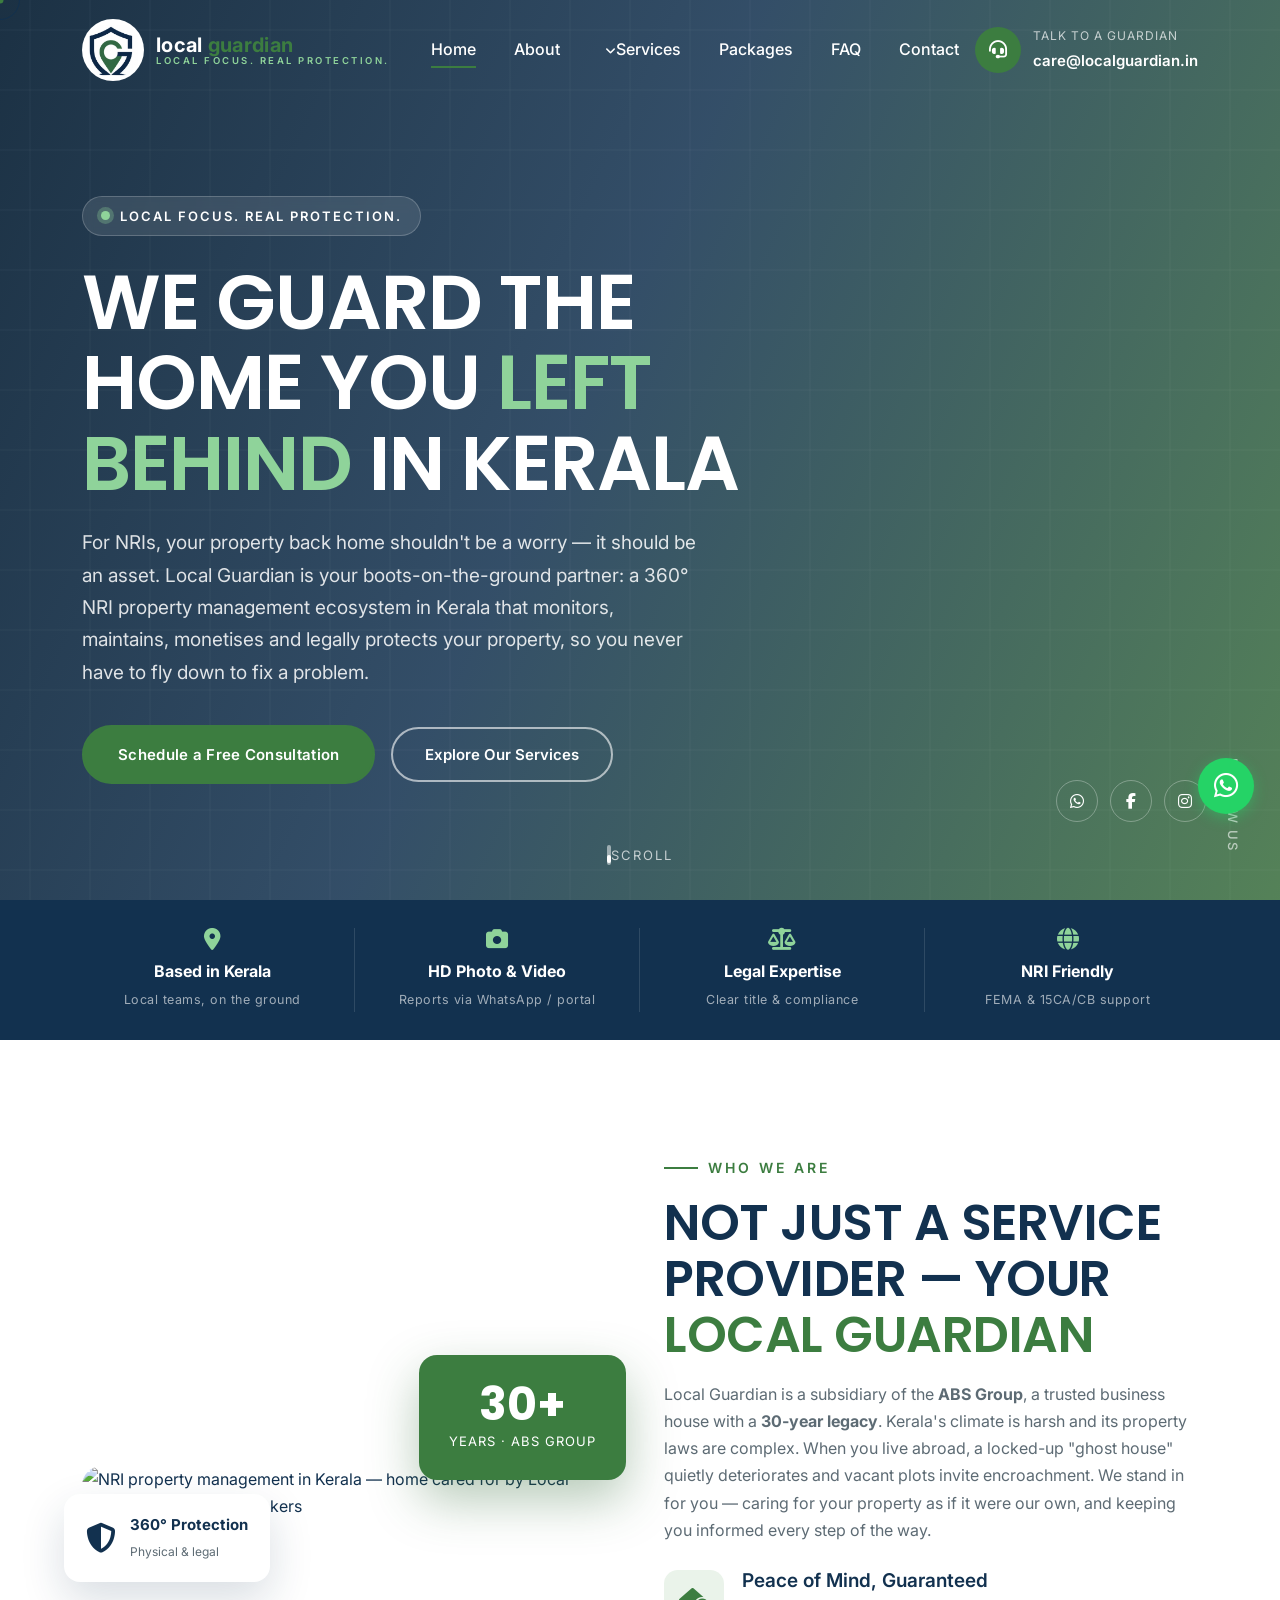
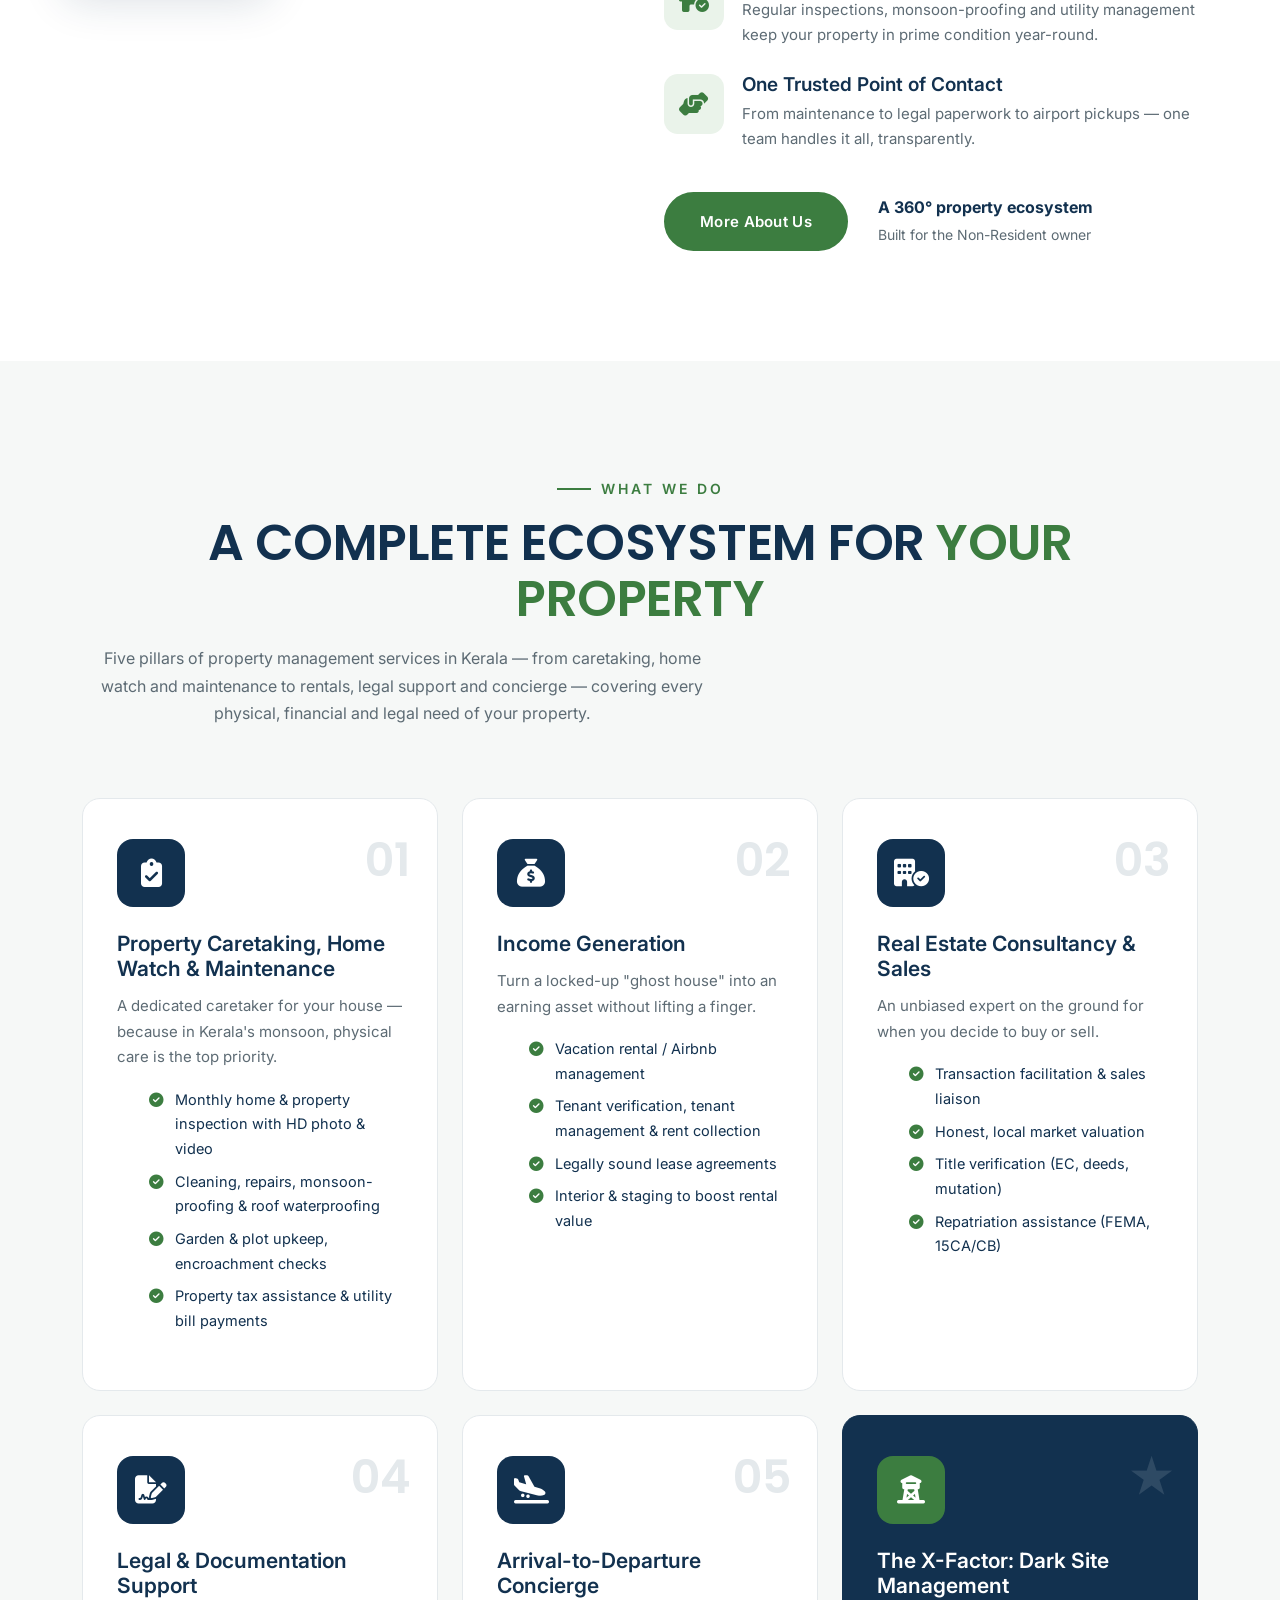
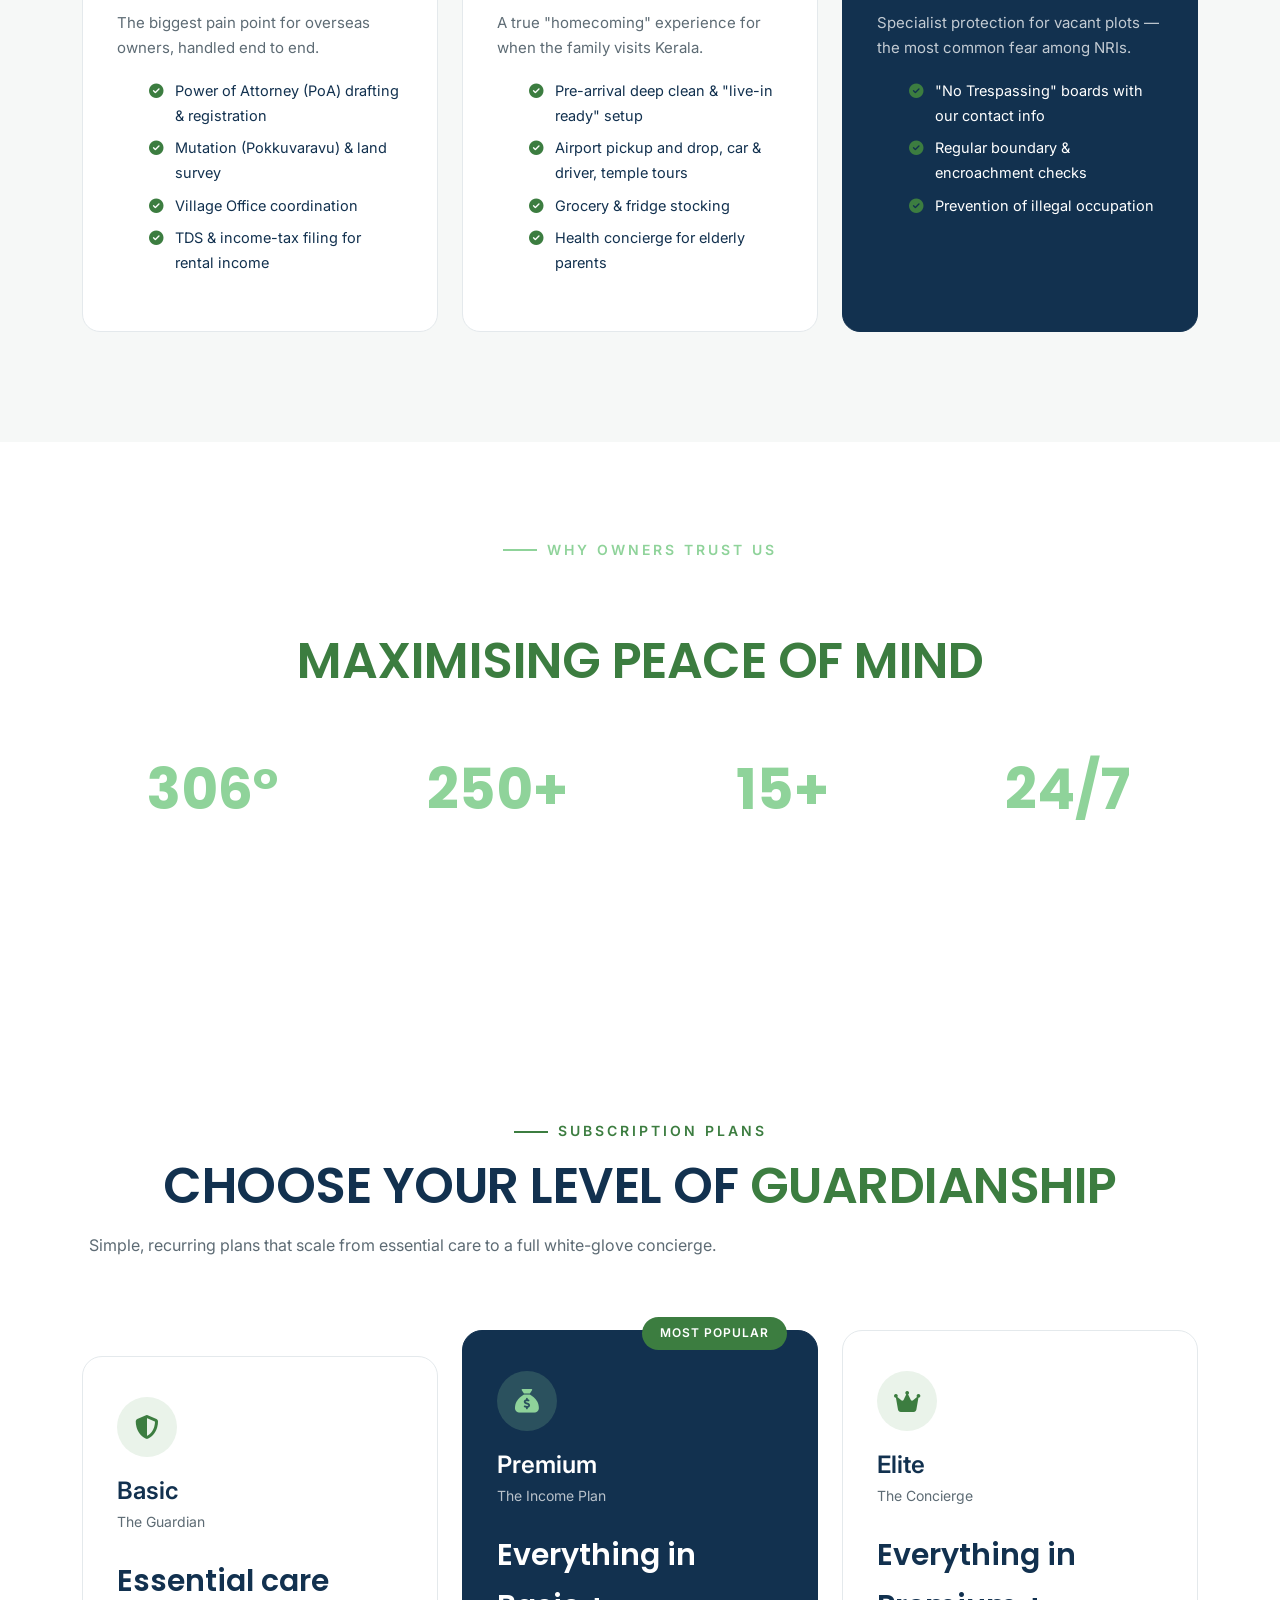
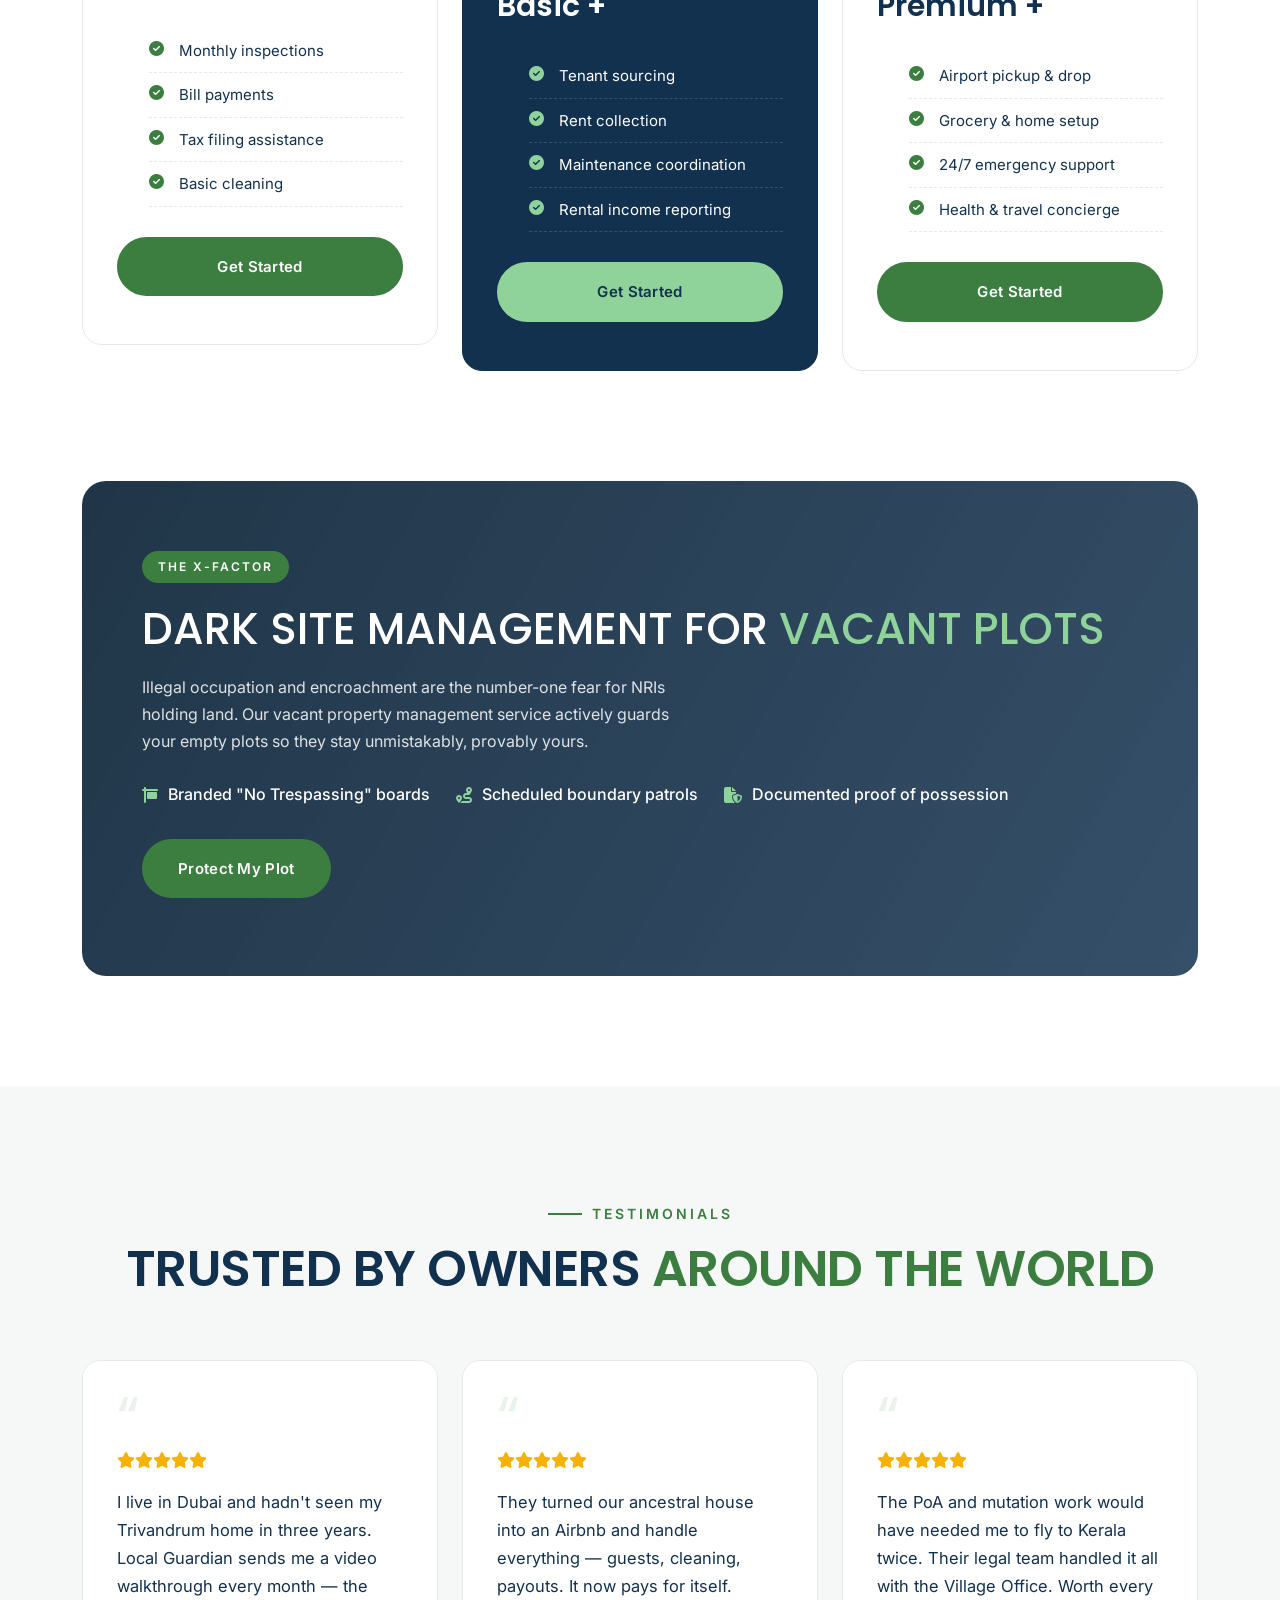
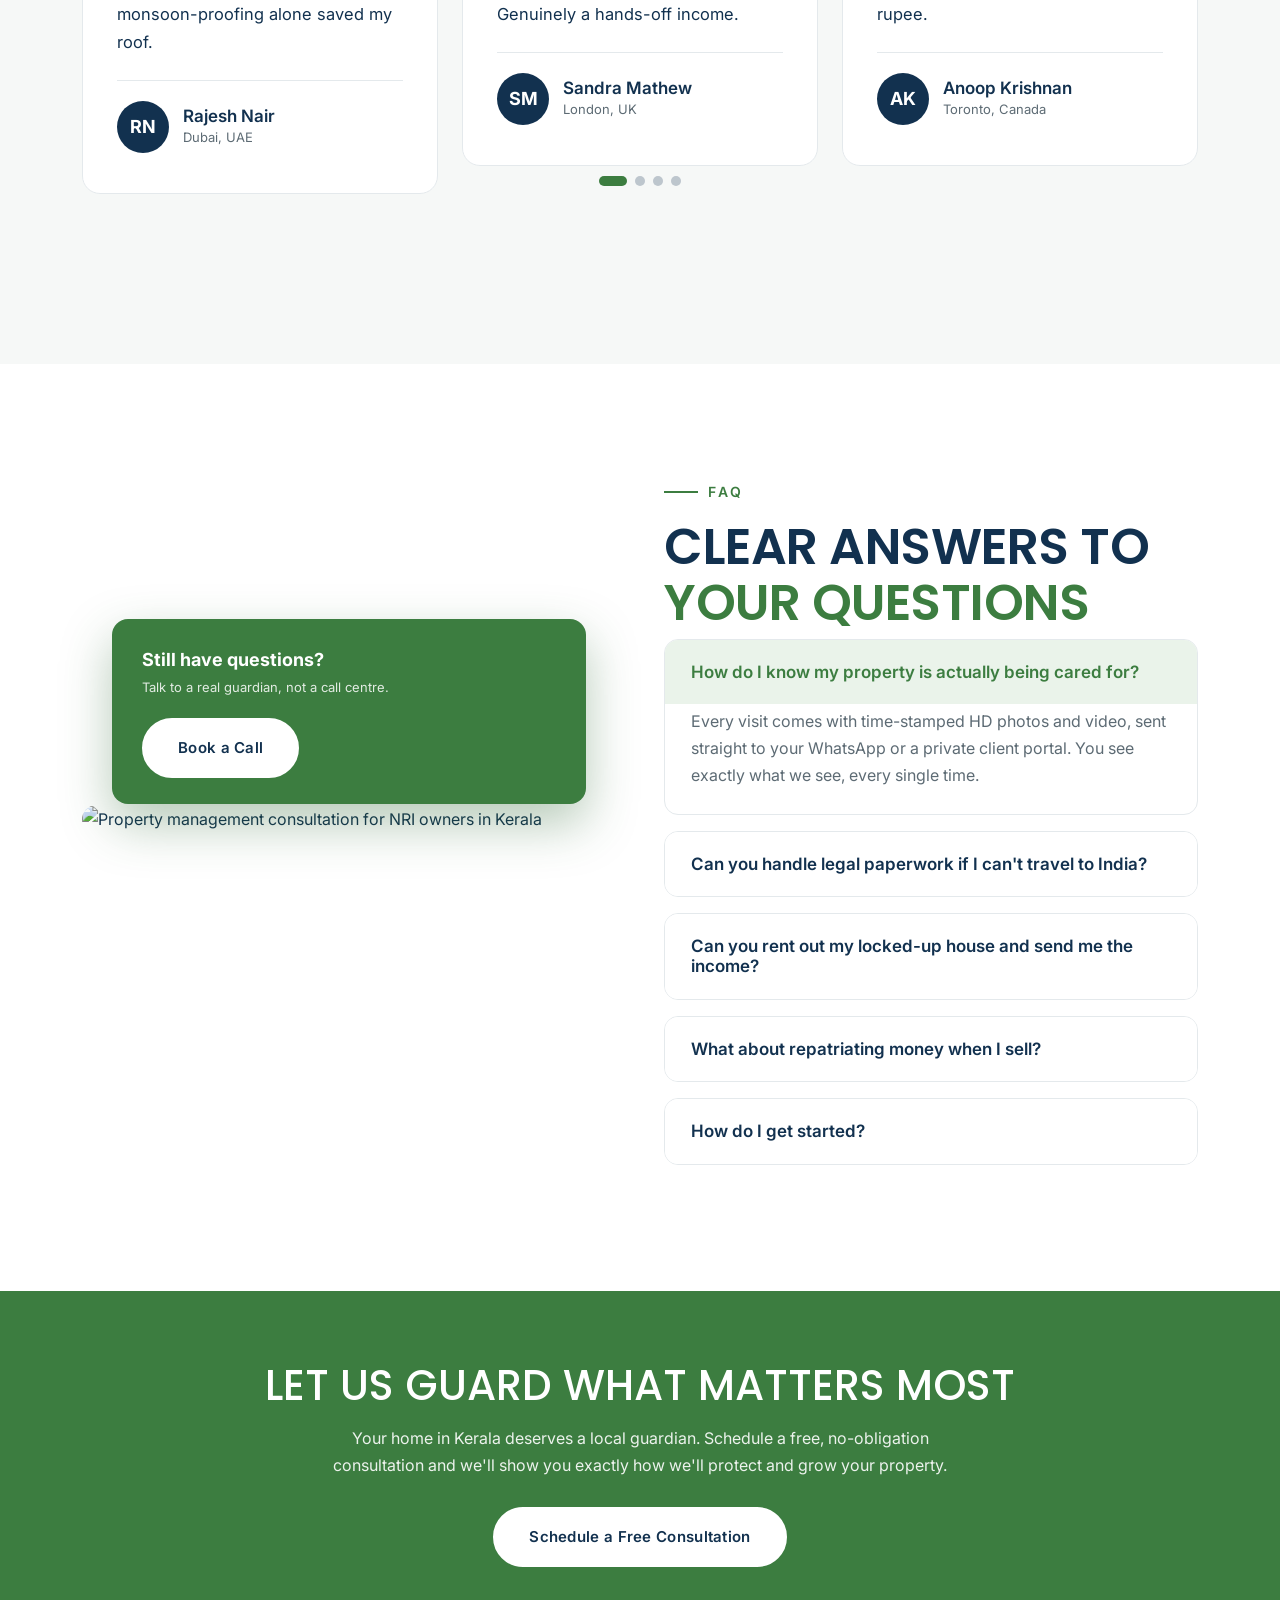
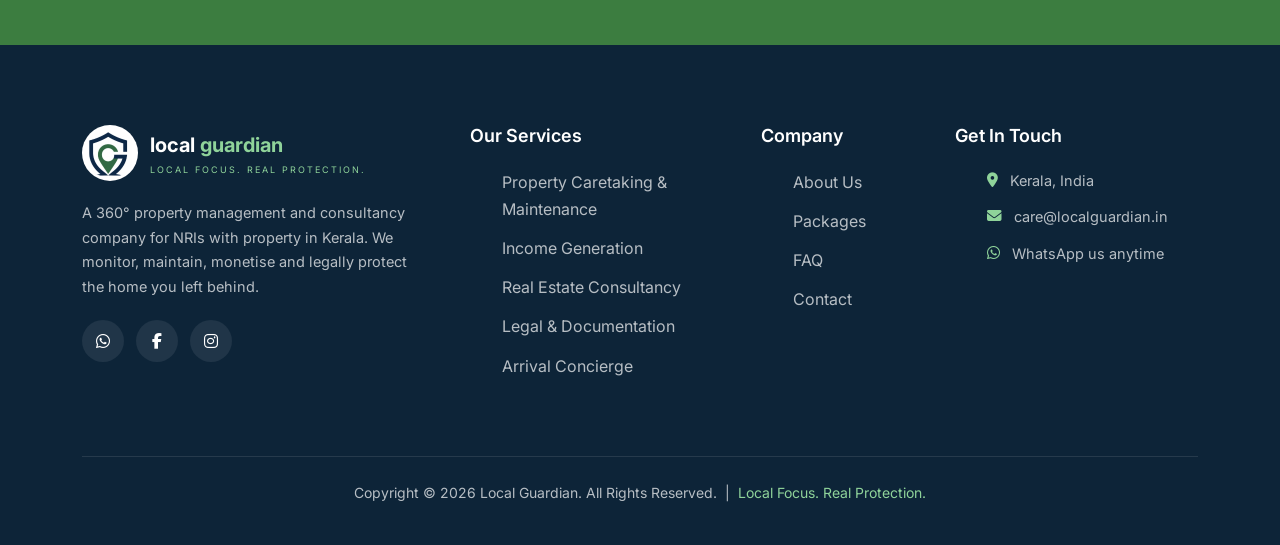
==== index.html @ 789b48e5 "fix:mobile nav error overlay on clicking" ====
<!DOCTYPE html>
<html lang="en">
<head>
    <meta charset="utf-8">
    <meta http-equiv="X-UA-Compatible" content="IE=edge">
    <meta name="viewport" content="width=device-width, initial-scale=1.0, maximum-scale=1">
    <meta name="description" content="Local Guardian is a property management company in Kerala offering NRI property management services — property caretaking, home watch & inspection, maintenance, tenant verification, rent collection, property tax assistance and airport pickup & drop.">
    <meta name="keywords" content="NRI Property Management, NRI Property Management Services, Property Management Services, Property Management Firm, Property Management Companies in Kerala, Property Management Kerala, Remote Property Management, Caretaking Properties, Property Caretaking Services, Property Caretaker, Care Taker of House, Property Monitoring, Home Inspection Services, Property Inspection Services, Home Watch Services, Cleaning & Maintenance, Property Maintenance Services, House Maintenance Services, Property Repair Services, Vacant Property Management, NRI Property Maintenance, Tenant Management, Tenant Verification, Rent Collection Services, Rental Income Support, Property Tax Assistance, Airport Transfer Service, Airport Pick Up Service, Airport Pickup and Drop, Airport Pickup and Drop Service">
    <meta name="author" content="Local Guardian">
    <title>NRI Property Management in Kerala | Property Caretaking &amp; Home Watch Services — Local Guardian</title>
    <link rel="canonical" href="https://localguardiankerala.in/">
    <meta property="og:title" content="NRI Property Management in Kerala — Local Guardian">
    <meta property="og:description" content="360° property management company in Kerala for NRIs: caretaking, home watch, maintenance, tenant management, rent collection and airport pickup & drop.">
    <meta property="og:type" content="website">
    <meta property="og:url" content="https://localguardiankerala.in/">
    <meta property="og:image" content="https://localguardiankerala.in/localguardianlogo.jpeg">

    <!-- Favicon -->
    <link rel="shortcut icon" type="image/jpeg" href="localguardianlogo.jpeg">

    <!-- Google Fonts -->
    <link rel="preconnect" href="https://fonts.googleapis.com">
    <link rel="preconnect" href="https://fonts.gstatic.com" crossorigin>
    <link href="https://fonts.googleapis.com/css2?family=Poppins:wght@400;500;600;700;800&family=Inter:wght@400;500;600;700&display=swap" rel="stylesheet">

    <!-- Bootstrap -->
    <link href="https://cdn.jsdelivr.net/npm/bootstrap@5.3.3/dist/css/bootstrap.min.css" rel="stylesheet">
    <!-- Font Awesome -->
    <link rel="stylesheet" href="https://cdnjs.cloudflare.com/ajax/libs/font-awesome/6.5.2/css/all.min.css">
    <!-- Animate.css (for WOW.js) -->
    <link rel="stylesheet" href="https://cdnjs.cloudflare.com/ajax/libs/animate.css/4.1.1/animate.min.css">
    <!-- Swiper -->
    <link rel="stylesheet" href="https://cdn.jsdelivr.net/npm/swiper@11/swiper-bundle.min.css">

    <link href="styles.css" rel="stylesheet">

    <!-- Structured data for search engines -->
    <script type="application/ld+json">
    {
        "@context": "https://schema.org",
        "@type": "ProfessionalService",
        "name": "Local Guardian",
        "slogan": "Local Focus. Real Protection.",
        "description": "NRI property management company in Kerala offering property caretaking, home watch and inspection, property maintenance, tenant management, rent collection, property tax assistance and airport pickup and drop services.",
        "url": "https://localguardiankerala.in/",
        "email": "care@localguardian.in",
        "telephone": "+918848498542",
        "image": "https://localguardiankerala.in/localguardianlogo.jpeg",
        "address": { "@type": "PostalAddress", "addressRegion": "Kerala", "addressCountry": "IN" },
        "areaServed": { "@type": "State", "name": "Kerala" },
        "parentOrganization": { "@type": "Organization", "name": "ABS Group" },
        "hasOfferCatalog": {
            "@type": "OfferCatalog",
            "name": "Property Management Services",
            "itemListElement": [
                { "@type": "Offer", "itemOffered": { "@type": "Service", "name": "NRI Property Management", "description": "Remote property management for Non-Resident Indians with homes and land in Kerala." } },
                { "@type": "Offer", "itemOffered": { "@type": "Service", "name": "Property Caretaking & Home Watch Services", "description": "Dedicated property caretaker visits with monthly home inspection and HD photo & video reports." } },
                { "@type": "Offer", "itemOffered": { "@type": "Service", "name": "Property Maintenance & Repair Services", "description": "House maintenance, cleaning, monsoon-proofing and property repair services." } },
                { "@type": "Offer", "itemOffered": { "@type": "Service", "name": "Tenant Management & Rent Collection", "description": "Tenant verification, tenant management, rent collection and rental income support." } },
                { "@type": "Offer", "itemOffered": { "@type": "Service", "name": "Vacant Property Management", "description": "Dark-site management, boundary patrols and encroachment protection for vacant plots." } },
                { "@type": "Offer", "itemOffered": { "@type": "Service", "name": "Property Tax Assistance", "description": "Land and building tax payments, TDS and income-tax filing for rental income." } },
                { "@type": "Offer", "itemOffered": { "@type": "Service", "name": "Airport Pickup and Drop Service", "description": "Airport transfer, car and driver, and arrival-to-departure concierge for visiting owners." } }
            ]
        }
    }
    </script>
</head>
<body>

    <!-- Preloader -->
    <div class="preloader">
        <div class="loading-container">
            <div class="loading"></div>
            <div id="loading-icon"><img src="lg-shield.png" alt="Local Guardian"></div>
        </div>
    </div>

    <!-- Custom cursor -->
    <div class="cursor-ring"></div>
    <div class="cursor-dot"></div>

    <!-- Header -->
    <header class="main-header header-light">
        <div class="header-sticky">
            <nav class="navbar navbar-expand-lg">
                <div class="container">
                    <a class="navbar-brand" href="#home">
                        <img src="lg-shield.png" alt="Local Guardian Logo">
                        <span class="brand-text">
                            <b>local <span class="g">guardian</span></b>
                            <small>Local Focus. Real Protection.</small>
                        </span>
                    </a>

                    <div class="nav-menu-wrapper">
                        <button class="nav-close" aria-label="Close menu"><i class="fa-solid fa-xmark"></i></button>
                        <ul class="navbar-nav me-auto" id="menu">
                            <li class="nav-item active"><a class="nav-link" href="#home">Home</a></li>
                            <li class="nav-item"><a class="nav-link" href="about.html">About</a></li>
                            <li class="nav-item submenu">
                                <a class="nav-link" href="#services">Services</a>
                                <ul>
                                    <li class="nav-item"><a class="nav-link" href="#services">Property Caretaking &amp; Maintenance</a></li>
                                    <li class="nav-item"><a class="nav-link" href="#services">Income Generation</a></li>
                                    <li class="nav-item"><a class="nav-link" href="#services">Real Estate Consultancy</a></li>
                                    <li class="nav-item"><a class="nav-link" href="#services">Legal &amp; Documentation</a></li>
                                    <li class="nav-item"><a class="nav-link" href="#services">Arrival Concierge</a></li>
                                </ul>
                            </li>
                            <li class="nav-item"><a class="nav-link" href="#packages">Packages</a></li>
                            <li class="nav-item"><a class="nav-link" href="#faqs">FAQ</a></li>
                            <li class="nav-item"><a class="nav-link" href="contact.html">Contact</a></li>
                        </ul>
                        <div class="header-contact-box">
                            <div class="icon-box"><i class="fa-solid fa-headset"></i></div>
                            <div>
                                <small>Talk to a guardian</small>
                                <a href="mailto:care@localguardian.in">care@localguardian.in</a>
                            </div>
                        </div>
                    </div>

                    <button class="navbar-toggle" aria-label="Open menu"><i class="fa-solid fa-bars"></i></button>
                </div>
            </nav>
        </div>
    </header>
    <div class="nav-overlay"></div>

    <!-- Hero -->
    <section class="hero" id="home">
        <div class="container">
            <div class="row">
                <div class="col-lg-11">
                    <div class="hero-badge"><span class="dot"></span> Local Focus. Real Protection.</div>
                    <h1 class="text-anime-style-2">We Guard the Home You <span>Left Behind</span> in Kerala</h1>
                    <p class="lead-text wow fadeInUp" data-wow-delay="0.2s">
                        For NRIs, your property back home shouldn't be a worry — it should be an asset. Local Guardian is your
                        boots-on-the-ground partner: a 360° NRI property management ecosystem in Kerala that monitors, maintains,
                        monetises and legally protects your property, so you never have to fly down to fix a problem.
                    </p>
                    <div class="hero-btn wow fadeInUp" data-wow-delay="0.35s">
                        <a href="contact.html" class="btn-default">Schedule a Free Consultation</a>
                        <a href="#services" class="btn-outline">Explore Our Services</a>
                    </div>
                </div>
            </div>
        </div>
        <div class="hero-social-media">
            <ul>
                <li><a href="https://wa.me/918848498542" target="_blank" rel="noopener" aria-label="WhatsApp"><i class="fa-brands fa-whatsapp"></i></a></li>
                <li><a href="#" aria-label="Facebook"><i class="fab fa-facebook-f"></i></a></li>
                <li><a href="#" aria-label="Instagram"><i class="fa-brands fa-instagram"></i></a></li>
            </ul>
            <h3>FOLLOW US</h3>
        </div>
        <a href="#trust" class="hero-scroll"><span class="mouse"></span>Scroll</a>
    </section>

    <!-- Trust strip -->
    <section class="trust-strip" id="trust">
        <div class="container">
            <div class="row">
                <div class="col-md-3 col-6"><i class="fa-solid fa-location-dot"></i><strong>Based in Kerala</strong><small>Local teams, on the ground</small></div>
                <div class="col-md-3 col-6"><i class="fa-solid fa-camera"></i><strong>HD Photo &amp; Video</strong><small>Reports via WhatsApp / portal</small></div>
                <div class="col-md-3 col-6"><i class="fa-solid fa-scale-balanced"></i><strong>Legal Expertise</strong><small>Clear title &amp; compliance</small></div>
                <div class="col-md-3 col-6"><i class="fa-solid fa-globe"></i><strong>NRI Friendly</strong><small>FEMA &amp; 15CA/CB support</small></div>
            </div>
        </div>
    </section>

    <!-- About -->
    <section class="about-us" id="about">
        <div class="container">
            <div class="row align-items-center g-5">
                <div class="col-lg-6">
                    <div class="about-us-images">
                        <div class="about-img-main">
                            <figure><img src="https://images.unsplash.com/photo-1580587771525-78b9dba3b914?auto=format&fit=crop&w=900&q=80" alt="NRI property management in Kerala — home cared for by Local Guardian property caretakers"></figure>
                        </div>
                        <div class="about-shield">
                            <i class="fa-solid fa-shield-halved"></i>
                            <div><b>360° Protection</b><small>Physical &amp; legal</small></div>
                        </div>
                        <div class="about-badge-float">
                            <b>30+</b><span>Years · ABS Group</span>
                        </div>
                    </div>
                </div>
                <div class="col-lg-6">
                    <div class="section-title">
                        <h3 class="wow fadeInUp">Who We Are</h3>
                        <h2 class="text-anime-style-2">Not Just a Service Provider — Your <span>Local Guardian</span></h2>
                        <p class="wow fadeInUp" data-wow-delay="0.2s">
                            Local Guardian is a subsidiary of the <b>ABS Group</b>, a trusted business house with a
                            <b>30-year legacy</b>. Kerala's climate is harsh and its property laws are complex. When you live
                            abroad, a locked-up "ghost house" quietly deteriorates and vacant plots invite encroachment.
                            We stand in for you — caring for your property as if it were our own, and keeping you informed
                            every step of the way.
                        </p>
                    </div>
                    <div class="about-detail-item wow fadeInUp" data-wow-delay="0.35s">
                        <div class="icon-box"><i class="fa-solid fa-house-circle-check"></i></div>
                        <div><h3>Peace of Mind, Guaranteed</h3><p>Regular inspections, monsoon-proofing and utility management keep your property in prime condition year-round.</p></div>
                    </div>
                    <div class="about-detail-item wow fadeInUp" data-wow-delay="0.5s">
                        <div class="icon-box"><i class="fa-solid fa-handshake-angle"></i></div>
                        <div><h3>One Trusted Point of Contact</h3><p>From maintenance to legal paperwork to airport pickups — one team handles it all, transparently.</p></div>
                    </div>
                    <div class="about-content-footer wow fadeInUp" data-wow-delay="0.65s">
                        <a href="about.html" class="btn-default">More About Us</a>
                        <div class="about-signature">
                            <b>A 360° property ecosystem</b>
                            <small>Built for the Non-Resident owner</small>
                        </div>
                    </div>
                </div>
            </div>
        </div>
    </section>

    <!-- Services -->
    <section class="our-services" id="services">
        <div class="container">
            <div class="row section-row">
                <div class="col-lg-12">
                    <div class="section-title text-center-title">
                        <h3 class="wow fadeInUp" style="justify-content:center;">What We Do</h3>
                        <h2 class="text-anime-style-2">A Complete Ecosystem For <span>Your Property</span></h2>
                        <p class="wow fadeInUp" data-wow-delay="0.2s">Five pillars of property management services in Kerala — from caretaking, home watch and maintenance to rentals, legal support and concierge — covering every physical, financial and legal need of your property.</p>
                    </div>
                </div>
            </div>
            <div class="row g-4">
                <div class="col-lg-4 col-md-6 wow fadeInUp">
                    <div class="service-item">
                        <span class="num">01</span>
                        <div class="icon-box"><i class="fa-solid fa-clipboard-check"></i></div>
                        <h3>Property Caretaking, Home Watch &amp; Maintenance</h3>
                        <p>A dedicated caretaker for your house — because in Kerala's monsoon, physical care is the top priority.</p>
                        <ul>
                            <li><i class="fa-solid fa-circle-check"></i> Monthly home &amp; property inspection with HD photo &amp; video</li>
                            <li><i class="fa-solid fa-circle-check"></i> Cleaning, repairs, monsoon-proofing &amp; roof waterproofing</li>
                            <li><i class="fa-solid fa-circle-check"></i> Garden &amp; plot upkeep, encroachment checks</li>
                            <li><i class="fa-solid fa-circle-check"></i> Property tax assistance &amp; utility bill payments</li>
                        </ul>
                    </div>
                </div>
                <div class="col-lg-4 col-md-6 wow fadeInUp" data-wow-delay="0.15s">
                    <div class="service-item">
                        <span class="num">02</span>
                        <div class="icon-box"><i class="fa-solid fa-sack-dollar"></i></div>
                        <h3>Income Generation</h3>
                        <p>Turn a locked-up "ghost house" into an earning asset without lifting a finger.</p>
                        <ul>
                            <li><i class="fa-solid fa-circle-check"></i> Vacation rental / Airbnb management</li>
                            <li><i class="fa-solid fa-circle-check"></i> Tenant verification, tenant management &amp; rent collection</li>
                            <li><i class="fa-solid fa-circle-check"></i> Legally sound lease agreements</li>
                            <li><i class="fa-solid fa-circle-check"></i> Interior &amp; staging to boost rental value</li>
                        </ul>
                    </div>
                </div>
                <div class="col-lg-4 col-md-6 wow fadeInUp" data-wow-delay="0.3s">
                    <div class="service-item">
                        <span class="num">03</span>
                        <div class="icon-box"><i class="fa-solid fa-building-circle-check"></i></div>
                        <h3>Real Estate Consultancy &amp; Sales</h3>
                        <p>An unbiased expert on the ground for when you decide to buy or sell.</p>
                        <ul>
                            <li><i class="fa-solid fa-circle-check"></i> Transaction facilitation &amp; sales liaison</li>
                            <li><i class="fa-solid fa-circle-check"></i> Honest, local market valuation</li>
                            <li><i class="fa-solid fa-circle-check"></i> Title verification (EC, deeds, mutation)</li>
                            <li><i class="fa-solid fa-circle-check"></i> Repatriation assistance (FEMA, 15CA/CB)</li>
                        </ul>
                    </div>
                </div>
                <div class="col-lg-4 col-md-6 wow fadeInUp" data-wow-delay="0.15s">
                    <div class="service-item">
                        <span class="num">04</span>
                        <div class="icon-box"><i class="fa-solid fa-file-signature"></i></div>
                        <h3>Legal &amp; Documentation Support</h3>
                        <p>The biggest pain point for overseas owners, handled end to end.</p>
                        <ul>
                            <li><i class="fa-solid fa-circle-check"></i> Power of Attorney (PoA) drafting &amp; registration</li>
                            <li><i class="fa-solid fa-circle-check"></i> Mutation (Pokkuvaravu) &amp; land survey</li>
                            <li><i class="fa-solid fa-circle-check"></i> Village Office coordination</li>
                            <li><i class="fa-solid fa-circle-check"></i> TDS &amp; income-tax filing for rental income</li>
                        </ul>
                    </div>
                </div>
                <div class="col-lg-4 col-md-6 wow fadeInUp" data-wow-delay="0.3s">
                    <div class="service-item">
                        <span class="num">05</span>
                        <div class="icon-box"><i class="fa-solid fa-plane-arrival"></i></div>
                        <h3>Arrival-to-Departure Concierge</h3>
                        <p>A true "homecoming" experience for when the family visits Kerala.</p>
                        <ul>
                            <li><i class="fa-solid fa-circle-check"></i> Pre-arrival deep clean &amp; "live-in ready" setup</li>
                            <li><i class="fa-solid fa-circle-check"></i> Airport pickup and drop, car &amp; driver, temple tours</li>
                            <li><i class="fa-solid fa-circle-check"></i> Grocery &amp; fridge stocking</li>
                            <li><i class="fa-solid fa-circle-check"></i> Health concierge for elderly parents</li>
                        </ul>
                    </div>
                </div>
                <div class="col-lg-4 col-md-6 wow fadeInUp" data-wow-delay="0.45s">
                    <div class="service-item" style="background:var(--navy); color:#fff; border-color:var(--navy);">
                        <span class="num" style="color:rgba(255,255,255,.12);">★</span>
                        <div class="icon-box" style="background:var(--green);"><i class="fa-solid fa-tower-observation"></i></div>
                        <h3 style="color:#fff;">The X-Factor: Dark Site Management</h3>
                        <p style="color:rgba(255,255,255,.75);">Specialist protection for vacant plots — the most common fear among NRIs.</p>
                        <ul>
                            <li style="color:#fff;"><i class="fa-solid fa-circle-check"></i> "No Trespassing" boards with our contact info</li>
                            <li style="color:#fff;"><i class="fa-solid fa-circle-check"></i> Regular boundary &amp; encroachment checks</li>
                            <li style="color:#fff;"><i class="fa-solid fa-circle-check"></i> Prevention of illegal occupation</li>
                        </ul>
                    </div>
                </div>
            </div>
        </div>
    </section>

    <!-- Counters -->
    <section class="counters">
        <div class="container">
            <div class="row section-row dark-section">
                <div class="col-lg-8 mx-auto text-center">
                    <div class="section-title text-center-title">
                        <h3 class="wow fadeInUp" style="justify-content:center;">Why Owners Trust Us</h3>
                        <h2 class="text-anime-style-2">Managing Properties, <span>Maximising Peace of Mind</span></h2>
                    </div>
                </div>
            </div>
            <div class="row g-4">
                <div class="col-lg-3 col-6 wow fadeInUp"><div class="counter-item"><h2><span class="counter">360</span>°</h2><h3>Ecosystem</h3><p>Physical, financial &amp; legal care under one roof.</p></div></div>
                <div class="col-lg-3 col-6 wow fadeInUp" data-wow-delay="0.15s"><div class="counter-item"><h2><span class="counter">250</span>+</h2><h3>Properties</h3><p>Homes &amp; plots managed across Kerala.</p></div></div>
                <div class="col-lg-3 col-6 wow fadeInUp" data-wow-delay="0.3s"><div class="counter-item"><h2><span class="counter">15</span>+</h2><h3>Countries</h3><p>NRI owners we report to, wherever they are.</p></div></div>
                <div class="col-lg-3 col-6 wow fadeInUp" data-wow-delay="0.45s"><div class="counter-item"><h2><span class="counter">24</span>/7</h2><h3>Support</h3><p>Emergency response whenever you need us.</p></div></div>
            </div>
        </div>
    </section>

    <!-- Packages -->
    <section class="packages" id="packages">
        <div class="container">
            <div class="row section-row">
                <div class="col-lg-12">
                    <div class="section-title text-center-title">
                        <h3 class="wow fadeInUp" style="justify-content:center;">Subscription Plans</h3>
                        <h2 class="text-anime-style-2">Choose Your Level Of <span>Guardianship</span></h2>
                        <p class="wow fadeInUp" data-wow-delay="0.2s">Simple, recurring plans that scale from essential care to a full white-glove concierge.</p>
                    </div>
                </div>
            </div>
            <div class="row g-4 align-items-center">
                <div class="col-lg-4 wow fadeInUp">
                    <div class="package-card">
                        <div class="package-icon"><i class="fa-solid fa-shield-halved"></i></div>
                        <h3>Basic</h3>
                        <p class="package-sub">The Guardian</p>
                        <div class="package-price">Essential care</div>
                        <ul class="package-list">
                            <li><i class="fa-solid fa-circle-check"></i> Monthly inspections</li>
                            <li><i class="fa-solid fa-circle-check"></i> Bill payments</li>
                            <li><i class="fa-solid fa-circle-check"></i> Tax filing assistance</li>
                            <li><i class="fa-solid fa-circle-check"></i> Basic cleaning</li>
                        </ul>
                        <a href="contact.html" class="btn-default">Get Started</a>
                    </div>
                </div>
                <div class="col-lg-4 wow fadeInUp" data-wow-delay="0.15s">
                    <div class="package-card featured">
                        <span class="package-tag">Most Popular</span>
                        <div class="package-icon"><i class="fa-solid fa-sack-dollar"></i></div>
                        <h3>Premium</h3>
                        <p class="package-sub">The Income Plan</p>
                        <div class="package-price">Everything in Basic +</div>
                        <ul class="package-list">
                            <li><i class="fa-solid fa-circle-check"></i> Tenant sourcing</li>
                            <li><i class="fa-solid fa-circle-check"></i> Rent collection</li>
                            <li><i class="fa-solid fa-circle-check"></i> Maintenance coordination</li>
                            <li><i class="fa-solid fa-circle-check"></i> Rental income reporting</li>
                        </ul>
                        <a href="contact.html" class="btn-default">Get Started</a>
                    </div>
                </div>
                <div class="col-lg-4 wow fadeInUp" data-wow-delay="0.3s">
                    <div class="package-card">
                        <div class="package-icon"><i class="fa-solid fa-crown"></i></div>
                        <h3>Elite</h3>
                        <p class="package-sub">The Concierge</p>
                        <div class="package-price">Everything in Premium +</div>
                        <ul class="package-list">
                            <li><i class="fa-solid fa-circle-check"></i> Airport pickup &amp; drop</li>
                            <li><i class="fa-solid fa-circle-check"></i> Grocery &amp; home setup</li>
                            <li><i class="fa-solid fa-circle-check"></i> 24/7 emergency support</li>
                            <li><i class="fa-solid fa-circle-check"></i> Health &amp; travel concierge</li>
                        </ul>
                        <a href="contact.html" class="btn-default">Get Started</a>
                    </div>
                </div>
            </div>
        </div>
    </section>

    <!-- X-Factor band -->
    <section class="xfactor">
        <div class="container">
            <div class="xfactor-inner wow fadeInUp">
                <span class="xfactor-tag">The X-Factor</span>
                <h2>Dark Site Management For <span>Vacant Plots</span></h2>
                <p>Illegal occupation and encroachment are the number-one fear for NRIs holding land. Our vacant property management service actively guards your empty plots so they stay unmistakably, provably yours.</p>
                <div class="xfactor-feat">
                    <div><i class="fa-solid fa-sign-hanging"></i> Branded "No Trespassing" boards</div>
                    <div><i class="fa-solid fa-route"></i> Scheduled boundary patrols</div>
                    <div><i class="fa-solid fa-file-shield"></i> Documented proof of possession</div>
                </div>
                <a href="contact.html" class="btn-default">Protect My Plot</a>
            </div>
        </div>
    </section>

    <!-- Testimonials -->
    <section class="our-testimonial">
        <div class="container">
            <div class="row section-row">
                <div class="col-lg-12">
                    <div class="section-title text-center-title">
                        <h3 class="wow fadeInUp" style="justify-content:center;">Testimonials</h3>
                        <h2 class="text-anime-style-2">Trusted By Owners <span>Around The World</span></h2>
                    </div>
                </div>
            </div>
            <div class="row">
                <div class="col-lg-12">
                    <div class="testimonial-slider">
                        <div class="swiper" data-cursor-text="Drag">
                            <div class="swiper-wrapper">
                                <div class="swiper-slide">
                                    <div class="testimonial-item">
                                        <div class="quote-mark">&ldquo;</div>
                                        <div class="stars"><i class="fa-solid fa-star"></i><i class="fa-solid fa-star"></i><i class="fa-solid fa-star"></i><i class="fa-solid fa-star"></i><i class="fa-solid fa-star"></i></div>
                                        <div class="testimonial-content"><p>I live in Dubai and hadn't seen my Trivandrum home in three years. Local Guardian sends me a video walkthrough every month — the monsoon-proofing alone saved my roof.</p></div>
                                        <div class="author-info"><div class="avatar">RN</div><div class="author-content"><h3>Rajesh Nair</h3><p>Dubai, UAE</p></div></div>
                                    </div>
                                </div>
                                <div class="swiper-slide">
                                    <div class="testimonial-item">
                                        <div class="quote-mark">&ldquo;</div>
                                        <div class="stars"><i class="fa-solid fa-star"></i><i class="fa-solid fa-star"></i><i class="fa-solid fa-star"></i><i class="fa-solid fa-star"></i><i class="fa-solid fa-star"></i></div>
                                        <div class="testimonial-content"><p>They turned our ancestral house into an Airbnb and handle everything — guests, cleaning, payouts. It now pays for itself. Genuinely a hands-off income.</p></div>
                                        <div class="author-info"><div class="avatar">SM</div><div class="author-content"><h3>Sandra Mathew</h3><p>London, UK</p></div></div>
                                    </div>
                                </div>
                                <div class="swiper-slide">
                                    <div class="testimonial-item">
                                        <div class="quote-mark">&ldquo;</div>
                                        <div class="stars"><i class="fa-solid fa-star"></i><i class="fa-solid fa-star"></i><i class="fa-solid fa-star"></i><i class="fa-solid fa-star"></i><i class="fa-solid fa-star"></i></div>
                                        <div class="testimonial-content"><p>The PoA and mutation work would have needed me to fly to Kerala twice. Their legal team handled it all with the Village Office. Worth every rupee.</p></div>
                                        <div class="author-info"><div class="avatar">AK</div><div class="author-content"><h3>Anoop Krishnan</h3><p>Toronto, Canada</p></div></div>
                                    </div>
                                </div>
                                <div class="swiper-slide">
                                    <div class="testimonial-item">
                                        <div class="quote-mark">&ldquo;</div>
                                        <div class="stars"><i class="fa-solid fa-star"></i><i class="fa-solid fa-star"></i><i class="fa-solid fa-star"></i><i class="fa-solid fa-star"></i><i class="fa-solid fa-star"></i></div>
                                        <div class="testimonial-content"><p>My vacant plot near Kochi was at risk of encroachment. Their "Dark Site" patrols and boundary boards gave me complete peace of mind.</p></div>
                                        <div class="author-info"><div class="avatar">FA</div><div class="author-content"><h3>Fathima Ali</h3><p>Doha, Qatar</p></div></div>
                                    </div>
                                </div>
                            </div>
                            <div class="swiper-pagination"></div>
                        </div>
                    </div>
                </div>
            </div>
        </div>
    </section>

    <!-- FAQ -->
    <section class="our-faqs" id="faqs">
        <div class="container">
            <div class="row align-items-center g-5">
                <div class="col-lg-6">
                    <div class="our-faqs-image">
                        <figure><img src="https://images.unsplash.com/photo-1521791136064-7986c2920216?auto=format&fit=crop&w=900&q=80" alt="Property management consultation for NRI owners in Kerala"></figure>
                        <div class="query-box wow fadeInUp">
                            <div><b>Still have questions?</b><small>Talk to a real guardian, not a call centre.</small></div>
                            <a href="contact.html" class="btn-default">Book a Call</a>
                        </div>
                    </div>
                </div>
                <div class="col-lg-6">
                    <div class="section-title">
                        <h3 class="wow fadeInUp">FAQ</h3>
                        <h2 class="text-anime-style-2">Clear Answers To <span>Your Questions</span></h2>
                    </div>
                    <div class="faq-accordion" id="accordion">
                        <div class="accordion-item wow fadeInUp">
                            <h2 class="accordion-header" id="h1">
                                <button class="accordion-button" type="button" data-bs-toggle="collapse" data-bs-target="#c1" aria-expanded="true">How do I know my property is actually being cared for?</button>
                            </h2>
                            <div id="c1" class="accordion-collapse collapse show" data-bs-parent="#accordion">
                                <div class="accordion-body">Every visit comes with time-stamped HD photos and video, sent straight to your WhatsApp or a private client portal. You see exactly what we see, every single time.</div>
                            </div>
                        </div>
                        <div class="accordion-item wow fadeInUp" data-wow-delay="0.15s">
                            <h2 class="accordion-header" id="h2">
                                <button class="accordion-button collapsed" type="button" data-bs-toggle="collapse" data-bs-target="#c2" aria-expanded="false">Can you handle legal paperwork if I can't travel to India?</button>
                            </h2>
                            <div id="c2" class="accordion-collapse collapse" data-bs-parent="#accordion">
                                <div class="accordion-body">Yes. We assist with drafting and registering a Power of Attorney so a trusted person or our company can act on your behalf, and we coordinate mutation, land surveys and Village Office work end to end.</div>
                            </div>
                        </div>
                        <div class="accordion-item wow fadeInUp" data-wow-delay="0.3s">
                            <h2 class="accordion-header" id="h3">
                                <button class="accordion-button collapsed" type="button" data-bs-toggle="collapse" data-bs-target="#c3" aria-expanded="false">Can you rent out my locked-up house and send me the income?</button>
                            </h2>
                            <div id="c3" class="accordion-collapse collapse" data-bs-parent="#accordion">
                                <div class="accordion-body">Absolutely. We handle listing, guest vetting, check-ins and professional cleaning for short stays, or source verified long-term tenants with legally sound leases — and manage rent collection and reporting for you.</div>
                            </div>
                        </div>
                        <div class="accordion-item wow fadeInUp" data-wow-delay="0.45s">
                            <h2 class="accordion-header" id="h4">
                                <button class="accordion-button collapsed" type="button" data-bs-toggle="collapse" data-bs-target="#c4" aria-expanded="false">What about repatriating money when I sell?</button>
                            </h2>
                            <div id="c4" class="accordion-collapse collapse" data-bs-parent="#accordion">
                                <div class="accordion-body">We guide you through moving sale proceeds back to your country of residence in line with FEMA and 15CA/CB compliance, and manage TDS and tax filing so there are no surprises.</div>
                            </div>
                        </div>
                        <div class="accordion-item wow fadeInUp" data-wow-delay="0.6s">
                            <h2 class="accordion-header" id="h5">
                                <button class="accordion-button collapsed" type="button" data-bs-toggle="collapse" data-bs-target="#c5" aria-expanded="false">How do I get started?</button>
                            </h2>
                            <div id="c5" class="accordion-collapse collapse" data-bs-parent="#accordion">
                                <div class="accordion-body">Just book a free consultation below. We'll understand your property and needs, then recommend the Basic, Premium or Elite plan that fits best.</div>
                            </div>
                        </div>
                    </div>
                </div>
            </div>
        </div>
    </section>

    <!-- CTA band -->
    <section class="cta-band" id="contact">
        <div class="container">
            <div class="wow fadeInUp">
                <h2 class="text-anime-style-2">Let Us Guard What Matters Most</h2>
                <p>Your home in Kerala deserves a local guardian. Schedule a free, no-obligation consultation and we'll show you exactly how we'll protect and grow your property.</p>
                <a href="mailto:care@localguardian.in" class="btn-default">Schedule a Free Consultation</a>
            </div>
        </div>
    </section>

    <!-- Footer -->
    <footer class="main-footer">
        <div class="container">
            <div class="row g-5">
                <div class="col-lg-4 col-md-6 footer-col">
                    <div class="footer-brand">
                        <img src="lg-shield.png" alt="Local Guardian">
                        <div><b>local <span class="g">guardian</span></b><small>Local Focus. Real Protection.</small></div>
                    </div>
                    <p>A 360° property management and consultancy company for NRIs with property in Kerala. We monitor, maintain, monetise and legally protect the home you left behind.</p>
                    <div class="footer-social">
                        <a href="https://wa.me/918848498542" target="_blank" rel="noopener" aria-label="WhatsApp"><i class="fa-brands fa-whatsapp"></i></a>
                        <a href="#" aria-label="Facebook"><i class="fab fa-facebook-f"></i></a>
                        <a href="#" aria-label="Instagram"><i class="fa-brands fa-instagram"></i></a>
                    </div>
                </div>
                <div class="col-lg-3 col-md-6 footer-col">
                    <h4>Our Services</h4>
                    <ul>
                        <li><a href="#services">Property Caretaking &amp; Maintenance</a></li>
                        <li><a href="#services">Income Generation</a></li>
                        <li><a href="#services">Real Estate Consultancy</a></li>
                        <li><a href="#services">Legal &amp; Documentation</a></li>
                        <li><a href="#services">Arrival Concierge</a></li>
                    </ul>
                </div>
                <div class="col-lg-2 col-md-6 footer-col">
                    <h4>Company</h4>
                    <ul>
                        <li><a href="about.html">About Us</a></li>
                        <li><a href="#packages">Packages</a></li>
                        <li><a href="#faqs">FAQ</a></li>
                        <li><a href="contact.html">Contact</a></li>
                    </ul>
                </div>
                <div class="col-lg-3 col-md-6 footer-col">
                    <h4>Get In Touch</h4>
                    <ul class="footer-contact">
                        <li><i class="fa-solid fa-location-dot"></i><span>Kerala, India</span></li>
                        <li><i class="fa-solid fa-envelope"></i><a href="mailto:care@localguardian.in">care@localguardian.in</a></li>
                        <li><i class="fa-brands fa-whatsapp"></i><a href="https://wa.me/918848498542" target="_blank" rel="noopener">WhatsApp us anytime</a></li>
                    </ul>
                </div>
            </div>
            <div class="footer-copyright">
                <p>Copyright © 2026 Local Guardian. All Rights Reserved. &nbsp;|&nbsp; <a href="#home">Local Focus. Real Protection.</a></p>
            </div>
        </div>
    </footer>

    <a class="whatsapp-float" href="https://wa.me/918848498542" target="_blank" rel="noopener" aria-label="Chat with us on WhatsApp"><i class="fa-brands fa-whatsapp"></i></a>
    <button class="back-top" aria-label="Back to top"><i class="fa-solid fa-arrow-up"></i></button>

    <!-- Scripts -->
    <script src="https://cdn.jsdelivr.net/npm/bootstrap@5.3.3/dist/js/bootstrap.bundle.min.js"></script>
    <script src="https://cdn.jsdelivr.net/npm/swiper@11/swiper-bundle.min.js"></script>
    <script src="https://cdnjs.cloudflare.com/ajax/libs/wow/1.1.2/wow.min.js"></script>
    <script src="https://cdnjs.cloudflare.com/ajax/libs/gsap/3.13.0/gsap.min.js"></script>
    <script src="https://cdnjs.cloudflare.com/ajax/libs/gsap/3.13.0/ScrollTrigger.min.js"></script>
    <script src="https://cdnjs.cloudflare.com/ajax/libs/gsap/3.13.0/SplitText.min.js"></script>
    <script>
        /* ---------- Preloader ---------- */
        window.addEventListener('load', function () {
            document.querySelector('.preloader').classList.add('loaded');
        });

        /* ---------- WOW.js (fadeInUp on scroll) ---------- */
        new WOW({ offset: 60, mobile: true, live: false }).init();

        /* ---------- GSAP SplitText reveal (text-anime-style-2) ---------- */
        window.addEventListener('load', function () {
            if (window.gsap) {
                gsap.registerPlugin(ScrollTrigger);
                if (window.SplitText) gsap.registerPlugin(SplitText);
                document.querySelectorAll('.text-anime-style-2').forEach(function (el) {
                    el.classList.add('gsap-ready');
                    if (!window.SplitText) return;
                    var split = new SplitText(el, { type: 'words,chars' });
                    gsap.from(split.chars, {
                        scrollTrigger: { trigger: el, start: 'top 88%' },
                        duration: 0.7, delay: 0.1, ease: 'power3.out',
                        yPercent: 110, opacity: 0, stagger: 0.02
                    });
                });
            } else {
                document.querySelectorAll('.text-anime-style-2').forEach(function (el) { el.classList.add('gsap-ready'); });
            }
        });
        // Safety: if load already fired / assets slow, never leave headings hidden
        setTimeout(function () {
            document.querySelectorAll('.text-anime-style-2:not(.gsap-ready)').forEach(function (el) { el.classList.add('gsap-ready'); });
        }, 2500);

        /* ---------- Swiper testimonials ---------- */
        new Swiper('.testimonial-slider .swiper', {
            slidesPerView: 1, spaceBetween: 24, grabCursor: true, loop: true,
            autoplay: { delay: 4500, disableOnInteraction: false },
            pagination: { el: '.testimonial-slider .swiper-pagination', clickable: true },
            breakpoints: { 768: { slidesPerView: 2 }, 1100: { slidesPerView: 3 } }
        });

        /* ---------- Counter up ---------- */
        var counted = false;
        function runCounters() {
            document.querySelectorAll('.counter').forEach(function (el) {
                var target = parseInt(el.textContent, 10), cur = 0,
                    step = Math.max(1, Math.ceil(target / 60));
                var t = setInterval(function () {
                    cur += step;
                    if (cur >= target) { cur = target; clearInterval(t); }
                    el.textContent = cur;
                }, 25);
            });
        }
        var countersSection = document.querySelector('.counters');
        if (countersSection) {
            new IntersectionObserver(function (entries, obs) {
                entries.forEach(function (e) {
                    if (e.isIntersecting && !counted) { counted = true; runCounters(); obs.disconnect(); }
                });
            }, { threshold: 0.3 }).observe(countersSection);
        }

        /* ---------- Sticky header ---------- */
        var headerSticky = document.querySelector('.header-sticky'),
            mainHeader = document.querySelector('.main-header');
        window.addEventListener('scroll', function () {
            var down = window.scrollY > 80;
            headerSticky.classList.toggle('sticky', down);
            mainHeader.classList.toggle('header-light', !down);
        });

        /* ---------- Mobile menu ---------- */
        var wrapper = document.querySelector('.nav-menu-wrapper'),
            overlay = document.querySelector('.nav-overlay');
        function closeMenu() { wrapper.classList.remove('open'); overlay.classList.remove('open'); }
        document.querySelector('.navbar-toggle').addEventListener('click', function () { wrapper.classList.add('open'); overlay.classList.add('open'); });
        document.querySelector('.nav-close').addEventListener('click', closeMenu);
        overlay.addEventListener('click', closeMenu);
        document.querySelectorAll('.nav-menu-wrapper .nav-link').forEach(function (a) { a.addEventListener('click', closeMenu); });

        /* ---------- Back to top ---------- */
        var backTop = document.querySelector('.back-top');
        window.addEventListener('scroll', function () { backTop.classList.toggle('show', window.scrollY > 500); });
        backTop.addEventListener('click', function () { window.scrollTo({ top: 0, behavior: 'smooth' }); });

        /* ---------- Custom cursor ---------- */
        (function () {
            var dot = document.querySelector('.cursor-dot'), ring = document.querySelector('.cursor-ring');
            if (!dot || window.matchMedia('(hover: none)').matches) return;
            var rx = 0, ry = 0, mx = 0, my = 0;
            document.addEventListener('mousemove', function (e) {
                mx = e.clientX; my = e.clientY;
                dot.style.left = mx + 'px'; dot.style.top = my + 'px';
            });
            (function loop() {
                rx += (mx - rx) * 0.18; ry += (my - ry) * 0.18;
                ring.style.left = rx + 'px'; ring.style.top = ry + 'px';
                requestAnimationFrame(loop);
            })();
            document.querySelectorAll('a, button, .service-item, .package-card, .swiper').forEach(function (el) {
                el.addEventListener('mouseenter', function () { ring.classList.add('active'); });
                el.addEventListener('mouseleave', function () { ring.classList.remove('active'); });
            });
        })();
    </script>
</body>
</html>
---- styles.css ----
:root {
    /* Colours pulled directly from the Local Guardian logo */
    --navy:        #12314f;   /* shield navy */
    --navy-deep:   #0d2438;   /* darker navy for backgrounds */
    --green:       #3c7d40;   /* location-pin / "guardian" green */
    --green-deep:  #2f6633;
    --green-soft:  #eaf3ea;
    --sand:        #f6f8f7;
    --grey:        #5d6b74;
    --line:        #e4e9ec;
    --white:       #ffffff;
    --primary-font: "Inter", sans-serif;
    --display-font: "Poppins", sans-serif;
}

* { margin: 0; padding: 0; box-sizing: border-box; }
html { scroll-behavior: smooth; }
body {
    font-family: var(--primary-font);
    color: var(--navy);
    background: var(--white);
    overflow-x: hidden;
    line-height: 1.7;
}
a { text-decoration: none; color: inherit; transition: all .3s ease; }
img { max-width: 100%; height: auto; }
ul { list-style: none; }
section, .section { position: relative; }

/* ============ Preloader ============ */
.preloader {
    position: fixed; inset: 0; z-index: 9999;
    background: var(--white);
    display: flex; align-items: center; justify-content: center;
    transition: opacity .6s ease, visibility .6s ease;
}
.preloader.loaded { opacity: 0; visibility: hidden; }
.loading-container { position: relative; display: flex; align-items: center; justify-content: center; }
.loading {
    width: 130px; height: 130px; border-radius: 50%;
    border: 3px solid var(--line);
    border-top-color: var(--green);
    border-right-color: var(--navy);
    animation: spin 1s linear infinite;
}
#loading-icon {
    position: absolute; inset: 0; display: flex; align-items: center; justify-content: center;
}
#loading-icon img { width: 74px; height: 74px; object-fit: contain; border-radius: 50%; }
@keyframes spin { to { transform: rotate(360deg); } }

/* ============ Custom cursor ============ */
.cursor-dot, .cursor-ring { position: fixed; top: 0; left: 0; pointer-events: none; z-index: 10000; border-radius: 50%; transform: translate(-50%, -50%); }
.cursor-dot { width: 7px; height: 7px; background: var(--green); }
.cursor-ring { width: 40px; height: 40px; border: 1.5px solid var(--navy); transition: width .25s, height .25s, background .25s, border-color .25s; }
.cursor-ring.active { width: 62px; height: 62px; background: rgba(60,125,64,.12); border-color: var(--green); }
@media (hover: none), (max-width: 991px) { .cursor-dot, .cursor-ring { display: none; } }

/* ============ Buttons ============ */
.btn-default {
    display: inline-block; padding: 15px 34px;
    background: var(--green); color: #fff;
    font-weight: 600; font-size: 15px; letter-spacing: .3px;
    border-radius: 40px; position: relative; overflow: hidden; z-index: 1;
    border: 2px solid var(--green);
}
.btn-default::after {
    content: ''; position: absolute; inset: 0; z-index: -1;
    background: var(--navy); transform: scaleX(0); transform-origin: right;
    transition: transform .4s ease; border-radius: 40px;
}
.btn-default:hover { color: #fff; border-color: var(--navy); }
.btn-default:hover::after { transform: scaleX(1); transform-origin: left; }
.btn-outline {
    display: inline-block; padding: 13px 32px; border: 2px solid rgba(255,255,255,.6);
    color: #fff; border-radius: 40px; font-weight: 600; font-size: 15px;
}
.btn-outline:hover { background: #fff; color: var(--navy); border-color: #fff; }

/* ============ Section titles ============ */
.section-row { margin-bottom: 55px; }
.section-title h3 {
    display: inline-flex; align-items: center; gap: 10px;
    text-transform: uppercase; letter-spacing: 3px; font-size: 14px;
    font-weight: 600; color: var(--green); margin-bottom: 18px;
}
.section-title h3::before { content: ''; width: 34px; height: 2px; background: var(--green); display: inline-block; }
.section-title h2 {
    font-family: var(--display-font);
    font-size: clamp(30px, 4vw, 50px); font-weight: 600; line-height: 1.12;
    color: var(--navy); text-transform: uppercase; letter-spacing: -.5px;
}
.section-title h2 span { color: var(--green); }
.section-title p { color: var(--grey); margin-top: 18px; max-width: 640px; }
.dark-section .section-title h2, .dark-section h2 { color: #fff; }
.dark-section .section-title h3 { color: #8fd39a; }
.dark-section .section-title h3::before { background: #8fd39a; }
.dark-section .section-title p { color: rgba(255,255,255,.8); }
.text-center-title { text-align: center; }
.text-center-title .section-title p { margin-left: auto; margin-right: auto; }

/* ============ Header ============ */
.main-header { position: absolute; top: 0; left: 0; width: 100%; z-index: 999; }
.header-sticky { transition: all .4s ease; }
.header-sticky.sticky {
    position: fixed; top: 0; left: 0; width: 100%;
    background: var(--white); box-shadow: 0 8px 30px rgba(18,49,79,.08);
    animation: slideDown .5s ease;
}
@keyframes slideDown { from { transform: translateY(-100%); } to { transform: translateY(0); } }
.navbar { padding: 14px 0; }
.navbar-brand { display: flex; align-items: center; gap: 12px; }
.navbar-brand img { height: 62px; width: 62px; object-fit: contain; border-radius: 50%; background: #fff; padding: 3px; }
.navbar-brand .brand-text { display: flex; flex-direction: column; line-height: 1.05; }
.navbar-brand .brand-text b { font-size: 20px; font-weight: 700; letter-spacing: .3px; }
.navbar-brand .brand-text b .g { color: var(--green); }
.navbar-brand .brand-text small { font-size: 9.5px; letter-spacing: 2.5px; color: var(--green); text-transform: uppercase; font-weight: 600; }
.header-light .navbar-brand .brand-text b { color: #fff; }
.header-light .navbar-brand .brand-text small { color: #8fd39a; }

.nav-menu-wrapper { flex: 1; display: flex; align-items: center; justify-content: space-between; margin-left: 40px; }
.navbar-nav { gap: 6px; flex-direction: row; }
.nav-link { font-weight: 500; font-size: 16px; padding: 10px 16px !important; color: var(--navy); position: relative; }
.header-light .nav-link { color: #fff; }
.nav-link::after { content: ''; position: absolute; left: 16px; right: 16px; bottom: 6px; height: 2px; background: var(--green); transform: scaleX(0); transform-origin: right; transition: transform .3s ease; }
.nav-link:hover::after, .nav-item.active .nav-link::after { transform: scaleX(1); transform-origin: left; }
.nav-link:hover, .header-light .nav-link:hover { color: var(--green); }

.nav-item.submenu { position: relative; }
.nav-item.submenu > .nav-link::before { content: '\f107'; font-family: 'Font Awesome 6 Free'; font-weight: 900; font-size: 12px; margin-left: 7px; }
.nav-item.submenu ul {
    position: absolute; top: 120%; left: 0; min-width: 260px;
    background: #fff; border-radius: 12px; padding: 12px; box-shadow: 0 20px 50px rgba(18,49,79,.15);
    opacity: 0; visibility: hidden; transform: translateY(10px); transition: all .3s ease;
}
.nav-item.submenu:hover ul { opacity: 1; visibility: visible; transform: translateY(0); }
.nav-item.submenu ul .nav-link { color: var(--navy); border-radius: 8px; }
.nav-item.submenu ul .nav-link:hover { background: var(--green-soft); color: var(--green); padding-left: 22px !important; }
.nav-item.submenu ul .nav-link::after { display: none; }

.header-contact-box { display: flex; align-items: center; gap: 12px; }
.header-contact-box .icon-box { width: 46px; height: 46px; border-radius: 50%; background: var(--green); color: #fff; display: flex; align-items: center; justify-content: center; font-size: 18px; flex-shrink: 0; }
.header-contact-box small { display: block; font-size: 12px; color: var(--grey); text-transform: uppercase; letter-spacing: 1px; }
.header-light .header-contact-box small { color: rgba(255,255,255,.7); }
.header-contact-box a { font-size: 15px; font-weight: 600; }
.header-light .header-contact-box a { color: #fff; }
.header-contact-box a:hover { color: var(--green); }

.navbar-toggle { display: none; width: 44px; height: 44px; border-radius: 10px; background: var(--green); color: #fff; align-items: center; justify-content: center; font-size: 20px; cursor: pointer; border: none; }

/* ============ Hero ============ */
.hero {
    position: relative; min-height: 100vh; display: flex; align-items: center;
    padding: 170px 0 90px;
    background: linear-gradient(115deg, rgba(13,36,56,.94) 0%, rgba(18,49,79,.86) 45%, rgba(47,102,51,.82) 100%),
                url('https://images.unsplash.com/photo-1600585154340-be6161a56a0c?auto=format&fit=crop&w=1600&q=80');
    background-size: cover; background-position: center; background-attachment: fixed;
    color: #fff; overflow: hidden;
}
.hero::before {
    content: ''; position: absolute; inset: 0;
    background: url("data:image/svg+xml,%3Csvg width='60' height='60' viewBox='0 0 60 60' xmlns='http://www.w3.org/2000/svg'%3E%3Cg fill='none' stroke='%23ffffff' stroke-opacity='0.04'%3E%3Cpath d='M0 30h60M30 0v60'/%3E%3C/g%3E%3C/svg%3E");
}
.hero .container { position: relative; z-index: 2; }
.hero-badge {
    display: inline-flex; align-items: center; gap: 10px; padding: 8px 18px;
    background: rgba(255,255,255,.1); border: 1px solid rgba(255,255,255,.2);
    border-radius: 40px; font-size: 13px; letter-spacing: 2px; text-transform: uppercase; font-weight: 600;
    margin-bottom: 26px; backdrop-filter: blur(6px);
}
.hero-badge .dot { width: 9px; height: 9px; border-radius: 50%; background: #8fd39a; box-shadow: 0 0 0 4px rgba(143,211,154,.3); animation: pulse 2s infinite; }
@keyframes pulse { 0%,100% { box-shadow: 0 0 0 4px rgba(143,211,154,.3); } 50% { box-shadow: 0 0 0 9px rgba(143,211,154,0); } }
.hero h1 {
    font-family: var(--display-font);
    font-size: clamp(38px, 6vw, 78px); font-weight: 600; line-height: 1.05;
    text-transform: uppercase; letter-spacing: -1px; margin-bottom: 24px; max-width: 15ch;
}
.hero h1 span { color: #8fd39a; }
.hero p.lead-text { font-size: 19px; color: rgba(255,255,255,.85); max-width: 620px; margin-bottom: 36px; }
.hero-btn { display: flex; gap: 16px; flex-wrap: wrap; align-items: center; }
.hero-social-media { position: absolute; right: 40px; bottom: 40px; z-index: 3; display: flex; align-items: center; gap: 18px; }
.hero-social-media ul { display: flex; gap: 12px; }
.hero-social-media ul a { width: 42px; height: 42px; border-radius: 50%; border: 1px solid rgba(255,255,255,.3); display: flex; align-items: center; justify-content: center; color: #fff; }
.hero-social-media ul a:hover { background: var(--green); border-color: var(--green); transform: translateY(-4px); }
.hero-social-media h3 { font-size: 13px; letter-spacing: 2px; writing-mode: vertical-rl; text-transform: uppercase; color: rgba(255,255,255,.6); }
.hero-scroll { position: absolute; left: 50%; bottom: 34px; transform: translateX(-50%); z-index: 3; color: rgba(255,255,255,.7); font-size: 13px; letter-spacing: 2px; text-transform: uppercase; text-align: center; }
.hero-scroll .mouse { width: 24px; height: 40px; border: 2px solid rgba(255,255,255,.5); border-radius: 14px; margin: 0 auto 8px; position: relative; }
.hero-scroll .mouse::after { content: ''; position: absolute; left: 50%; top: 8px; transform: translateX(-50%); width: 4px; height: 8px; border-radius: 4px; background: #fff; animation: scrollWheel 1.6s infinite; }
@keyframes scrollWheel { 0% { opacity: 1; top: 8px; } 100% { opacity: 0; top: 20px; } }
@media (max-width: 1200px){ .hero-social-media, .hero-scroll { display: none; } }

/* ============ Trust strip ============ */
.trust-strip { background: var(--navy); color: #fff; padding: 28px 0; }
.trust-strip .row > div { text-align: center; border-right: 1px solid rgba(255,255,255,.12); }
.trust-strip .row > div:last-child { border-right: none; }
.trust-strip i { color: #8fd39a; font-size: 22px; margin-bottom: 8px; display: block; }
.trust-strip strong { display: block; font-size: 16px; }
.trust-strip small { color: rgba(255,255,255,.6); font-size: 12.5px; letter-spacing: .5px; }
@media (max-width: 767px){ .trust-strip .row > div { border-right: none; margin-bottom: 18px; } }

/* ============ About ============ */
.about-us { padding: 110px 0; }
.about-us-images { position: relative; }
.about-img-main figure { border-radius: 20px; overflow: hidden; }
.about-img-main img { width: 100%; height: 520px; object-fit: cover; }
.about-badge-float {
    position: absolute; right: -10px; bottom: 40px; background: var(--green); color: #fff;
    padding: 26px 30px; border-radius: 18px; box-shadow: 0 20px 50px rgba(47,102,51,.35); text-align: center;
}
.about-badge-float b { font-family: var(--display-font); font-size: 46px; display: block; line-height: 1; }
.about-badge-float span { font-size: 13px; letter-spacing: 1px; text-transform: uppercase; }
.about-shield {
    position: absolute; top: 28px; left: -18px; background: #fff; border-radius: 16px; padding: 18px 22px;
    box-shadow: 0 18px 44px rgba(18,49,79,.16); display: flex; align-items: center; gap: 14px;
}
.about-shield i { font-size: 30px; color: var(--navy); }
.about-shield b { display: block; font-size: 15px; color: var(--navy); }
.about-shield small { color: var(--grey); font-size: 12px; }

.about-detail-item { display: flex; gap: 18px; margin-top: 26px; }
.about-detail-item .icon-box { width: 60px; height: 60px; border-radius: 14px; background: var(--green-soft); color: var(--green); display: flex; align-items: center; justify-content: center; font-size: 24px; flex-shrink: 0; }
.about-detail-item h3 { font-size: 19px; font-weight: 600; margin-bottom: 4px; }
.about-detail-item p { color: var(--grey); margin: 0; font-size: 15px; }
.about-content-footer { margin-top: 40px; display: flex; align-items: center; gap: 30px; flex-wrap: wrap; }
.about-signature b { display: block; color: var(--navy); }
.about-signature small { color: var(--grey); }

/* ============ Services ============ */
.our-services { padding: 110px 0; background: var(--sand); }
.service-item {
    background: #fff; border-radius: 18px; padding: 40px 34px; height: 100%;
    border: 1px solid var(--line); position: relative; overflow: hidden; transition: all .4s ease; z-index: 1;
}
.service-item::before { content: ''; position: absolute; left: 0; top: 0; height: 100%; width: 4px; background: var(--green); transform: scaleY(0); transform-origin: bottom; transition: transform .4s ease; }
.service-item:hover { transform: translateY(-8px); box-shadow: 0 30px 60px rgba(18,49,79,.12); border-color: transparent; }
.service-item:hover::before { transform: scaleY(1); transform-origin: top; }
.service-item .num { position: absolute; right: 26px; top: 22px; font-family: var(--display-font); font-size: 46px; color: var(--line); font-weight: 600; transition: color .4s; }
.service-item:hover .num { color: var(--green-soft); }
.service-item .icon-box { width: 68px; height: 68px; border-radius: 16px; background: var(--navy); color: #fff; display: flex; align-items: center; justify-content: center; font-size: 28px; margin-bottom: 24px; transition: all .4s; }
.service-item:hover .icon-box { background: var(--green); transform: rotate(-8deg) scale(1.05); }
.service-item h3 { font-size: 21px; font-weight: 600; margin-bottom: 12px; }
.service-item > p { color: var(--grey); font-size: 15px; margin-bottom: 18px; }
.service-item ul li { position: relative; padding-left: 26px; color: var(--navy); font-size: 14.5px; margin-bottom: 8px; }
.service-item ul li i { position: absolute; left: 0; top: 5px; color: var(--green); }

/* ============ Counters ============ */
.counters {
    padding: 90px 0; color: #fff;
    background: linear-gradient(115deg, rgba(13,36,56,.95), rgba(47,102,51,.9)),
                url('https://images.unsplash.com/photo-1560518883-ce09059eeffa?auto=format&fit=crop&w=1600&q=80');
    background-size: cover; background-position: center; background-attachment: fixed;
}
.counter-item { text-align: center; padding: 10px; }
.counter-item h2 { font-family: var(--display-font); font-size: 56px; font-weight: 700; color: #8fd39a; line-height: 1; }
.counter-item h3 { font-size: 17px; font-weight: 600; margin: 12px 0 6px; text-transform: uppercase; letter-spacing: 1px; }
.counter-item p { color: rgba(255,255,255,.72); font-size: 14px; margin: 0; }

/* ============ Packages / Tiers ============ */
.packages { padding: 110px 0; }
.package-card {
    border: 1px solid var(--line); border-radius: 20px; padding: 40px 34px; height: 100%;
    position: relative; transition: all .4s ease; background: #fff;
}
.package-card:hover { transform: translateY(-8px); box-shadow: 0 30px 60px rgba(18,49,79,.12); }
.package-card.featured { background: var(--navy); color: #fff; border-color: var(--navy); }
.package-card.featured .package-price, .package-card.featured h3 { color: #fff; }
.package-tag { position: absolute; top: -14px; right: 30px; background: var(--green); color: #fff; padding: 6px 18px; border-radius: 30px; font-size: 12px; letter-spacing: 1px; text-transform: uppercase; font-weight: 600; }
.package-icon { width: 60px; height: 60px; border-radius: 50%; background: var(--green-soft); color: var(--green); display: flex; align-items: center; justify-content: center; font-size: 24px; margin-bottom: 20px; }
.package-card.featured .package-icon { background: rgba(143,211,154,.2); color: #8fd39a; }
.package-card h3 { font-size: 24px; font-weight: 600; margin-bottom: 4px; }
.package-sub { color: var(--grey); font-size: 14px; margin-bottom: 22px; }
.package-card.featured .package-sub { color: rgba(255,255,255,.7); }
.package-price { font-family: var(--display-font); font-size: 30px; font-weight: 600; margin-bottom: 22px; }
.package-price small { font-size: 15px; font-family: var(--primary-font); color: var(--grey); }
.package-card.featured .package-price small { color: rgba(255,255,255,.6); }
.package-list { margin-bottom: 30px; }
.package-list li { padding: 9px 0 9px 30px; position: relative; border-bottom: 1px dashed var(--line); font-size: 15px; }
.package-card.featured .package-list li { border-color: rgba(255,255,255,.15); }
.package-list li i { position: absolute; left: 0; top: 12px; color: var(--green); }
.package-card.featured .package-list li i { color: #8fd39a; }
.package-card .btn-default { width: 100%; text-align: center; }
.package-card.featured .btn-default { background: #8fd39a; border-color: #8fd39a; color: var(--navy); }
.package-card.featured .btn-default::after { background: #fff; }
.package-card.featured .btn-default:hover { color: var(--navy); }

/* ============ X-Factor ============ */
.xfactor { padding: 0 0 110px; }
.xfactor-inner {
    border-radius: 24px; overflow: hidden; position: relative; color: #fff;
    background: linear-gradient(120deg, rgba(13,36,56,.92), rgba(18,49,79,.85)),
                url('https://images.unsplash.com/photo-1500382017468-9049fed747ef?auto=format&fit=crop&w=1600&q=80');
    background-size: cover; background-position: center;
    padding: 70px 60px;
}
.xfactor-tag { display: inline-block; background: var(--green); padding: 6px 16px; border-radius: 30px; font-size: 12px; letter-spacing: 2px; text-transform: uppercase; font-weight: 600; margin-bottom: 20px; }
.xfactor h2 { font-family: var(--display-font); font-size: clamp(28px, 4vw, 44px); text-transform: uppercase; margin-bottom: 18px; }
.xfactor h2 span { color: #8fd39a; }
.xfactor p { color: rgba(255,255,255,.85); max-width: 560px; margin-bottom: 26px; }
.xfactor-feat { display: flex; gap: 26px; flex-wrap: wrap; margin-bottom: 30px; }
.xfactor-feat div { display: flex; align-items: center; gap: 10px; font-weight: 500; }
.xfactor-feat i { color: #8fd39a; }
@media (max-width: 767px){ .xfactor-inner { padding: 46px 26px; } }

/* ============ Testimonials ============ */
.our-testimonial { padding: 110px 0; background: var(--sand); }
.testimonial-item { background: #fff; border-radius: 18px; padding: 40px 34px; border: 1px solid var(--line); height: auto; }
.testimonial-item .quote-mark { font-family: var(--display-font); font-size: 60px; color: var(--green-soft); line-height: .6; margin-bottom: 10px; }
.testimonial-item .stars { color: #f5b301; margin-bottom: 14px; }
.testimonial-content p { font-size: 16.5px; color: var(--navy); }
.author-info { display: flex; align-items: center; gap: 14px; margin-top: 24px; padding-top: 20px; border-top: 1px solid var(--line); }
.author-info .avatar { width: 52px; height: 52px; border-radius: 50%; background: var(--navy); color: #fff; display: flex; align-items: center; justify-content: center; font-weight: 700; font-size: 18px; }
.author-content h3 { font-size: 17px; font-weight: 600; margin: 0; }
.author-content p { font-size: 13px; color: var(--grey); margin: 0; }
.testimonial-slider { position: relative; padding-bottom: 60px; }
.testimonial-slider .swiper-pagination { bottom: 0; }
.testimonial-slider .swiper-pagination-bullet { background: var(--navy); opacity: .25; width: 10px; height: 10px; }
.testimonial-slider .swiper-pagination-bullet-active { background: var(--green); opacity: 1; width: 28px; border-radius: 6px; }

/* ============ FAQ ============ */
.our-faqs { padding: 110px 0; }
.our-faqs-image { position: relative; }
.our-faqs-image figure { border-radius: 20px; overflow: hidden; }
.our-faqs-image img { width: 100%; height: 560px; object-fit: cover; }
.query-box { position: absolute; left: 30px; bottom: 30px; right: 30px; background: var(--green); color: #fff; padding: 26px 30px; border-radius: 16px; display: flex; align-items: center; justify-content: space-between; gap: 20px; box-shadow: 0 20px 50px rgba(47,102,51,.35); flex-wrap: wrap; }
.query-box b { font-size: 18px; }
.query-box small { display: block; opacity: .85; font-size: 13px; }
.query-box .btn-default { background: #fff; color: var(--navy); border-color: #fff; }
.query-box .btn-default::after { background: var(--navy-deep); }
.query-box .btn-default:hover { color: #fff; }

.faq-accordion .accordion-item { border: 1px solid var(--line); border-radius: 14px !important; margin-bottom: 16px; overflow: hidden; }
.faq-accordion .accordion-button { font-weight: 600; font-size: 17px; color: var(--navy); padding: 22px 26px; box-shadow: none; background: #fff; }
.faq-accordion .accordion-button:not(.collapsed) { color: var(--green); background: var(--green-soft); }
.faq-accordion .accordion-button:focus { box-shadow: none; }
.faq-accordion .accordion-button::after { background-size: 16px; }
.faq-accordion .accordion-body { color: var(--grey); padding: 4px 26px 24px; }

/* ============ CTA band ============ */
.cta-band { padding: 70px 0; background: var(--green); color: #fff; text-align: center; }
.cta-band h2 { font-family: var(--display-font); font-size: clamp(28px,4vw,42px); text-transform: uppercase; margin-bottom: 14px; }
.cta-band p { color: rgba(255,255,255,.9); max-width: 620px; margin: 0 auto 28px; }
.cta-band .btn-default { background: #fff; color: var(--navy); border-color: #fff; }
.cta-band .btn-default::after { background: var(--navy); }
.cta-band .btn-default:hover { color: #fff; }

/* ============ Footer ============ */
.main-footer { background: var(--navy-deep); color: rgba(255,255,255,.7); padding: 80px 0 0; }
.footer-col h4 { color: #fff; font-size: 18px; font-weight: 600; margin-bottom: 22px; }
.footer-brand { display: flex; align-items: center; gap: 12px; margin-bottom: 20px; }
.footer-brand img { width: 56px; height: 56px; border-radius: 50%; background: #fff; padding: 3px; object-fit: contain; }
.footer-brand b { color: #fff; font-size: 20px; }
.footer-brand b .g { color: #8fd39a; }
.footer-brand small { display: block; font-size: 9px; letter-spacing: 2px; color: #8fd39a; text-transform: uppercase; }
.footer-col p { font-size: 14.5px; }
.footer-col ul li { margin-bottom: 12px; }
.footer-col ul li a:hover { color: #8fd39a; padding-left: 6px; }
.footer-contact li { display: flex; gap: 12px; margin-bottom: 16px; font-size: 14.5px; }
.footer-contact li i { color: #8fd39a; margin-top: 4px; }
.footer-social { display: flex; gap: 12px; margin-top: 20px; }
.footer-social a { width: 42px; height: 42px; border-radius: 50%; background: rgba(255,255,255,.08); display: flex; align-items: center; justify-content: center; color: #fff; }
.footer-social a:hover { background: var(--green); transform: translateY(-4px); }
.footer-copyright { margin-top: 60px; border-top: 1px solid rgba(255,255,255,.1); padding: 24px 0; text-align: center; font-size: 14px; }
.footer-copyright a { color: #8fd39a; }

/* ============ Responsive nav ============ */
@media (max-width: 991px) {
    .navbar-toggle { display: flex; margin-left: auto; flex-shrink: 0; }
    .navbar > .container { flex-wrap: nowrap; align-items: center; }
    .navbar-brand { margin-right: 0; }
    .navbar-brand img { height: 50px; width: 50px; }
    .navbar-brand .brand-text b { font-size: 18px; }
    .navbar-brand .brand-text small { font-size: 8px; letter-spacing: 1.5px; }
    .nav-menu-wrapper { position: fixed; top: 0; right: -100%; width: 300px; height: 100vh; background: #fff; box-shadow: -10px 0 40px rgba(0,0,0,.15); padding: 90px 26px 30px; transition: right .4s ease; overflow-y: auto; z-index: 1000; display: block; margin-left: 0; }
    .nav-menu-wrapper.open { right: 0; }
    .navbar-nav { flex-direction: column; align-items: flex-start; gap: 0; }
    .nav-link { color: var(--navy) !important; padding: 12px 0 !important; }
    .nav-item.submenu ul { position: static; opacity: 1; visibility: visible; transform: none; box-shadow: none; padding: 0 0 0 14px; }
    .header-contact-box { display: none; }
    .nav-close { position: absolute; top: 24px; right: 24px; font-size: 26px; cursor: pointer; color: var(--navy); background: none; border: none; }
}
@media (min-width: 992px) { .nav-close { display: none; } }
.nav-overlay { position: fixed; inset: 0; background: rgba(13,36,56,.5); z-index: 998; opacity: 0; visibility: hidden; transition: all .3s; }
.nav-overlay.open { opacity: 1; visibility: visible; }
@media (max-width: 480px) {
    .navbar-brand .brand-text small { display: none; }
    .navbar-brand .brand-text b { font-size: 19px; }
}

/* Back to top */
.back-top { position: fixed; right: 26px; bottom: 26px; width: 48px; height: 48px; border-radius: 50%; background: var(--green); color: #fff; display: flex; align-items: center; justify-content: center; z-index: 900; opacity: 0; visibility: hidden; transition: all .3s; border: none; cursor: pointer; }
.back-top.show { opacity: 1; visibility: visible; }
.back-top:hover { background: var(--navy); transform: translateY(-4px); }

/* Floating WhatsApp */
.whatsapp-float { position: fixed; right: 26px; bottom: 86px; width: 56px; height: 56px; border-radius: 50%; background: #25d366; color: #fff; display: flex; align-items: center; justify-content: center; font-size: 28px; z-index: 900; box-shadow: 0 4px 14px rgba(37,211,102,.45); transition: all .3s; }
.whatsapp-float:hover { background: #1ebe5b; color: #fff; transform: translateY(-4px); box-shadow: 0 8px 20px rgba(37,211,102,.55); }

/* Split-text helper (keeps text hidden until GSAP is ready) */
.text-anime-style-2 { visibility: hidden; }
.text-anime-style-2.gsap-ready { visibility: visible; }

/* ============ Inner page header ============ */
.page-header {
    padding: 210px 0 110px; color: #fff; text-align: center;
    background: linear-gradient(115deg, rgba(13,36,56,.94) 0%, rgba(18,49,79,.86) 45%, rgba(47,102,51,.82) 100%),
                url('https://images.unsplash.com/photo-1600585154340-be6161a56a0c?auto=format&fit=crop&w=1600&q=80');
    background-size: cover; background-position: center; background-attachment: fixed;
}
.page-header h1 { font-family: var(--display-font); font-size: clamp(36px, 5vw, 60px); font-weight: 600; text-transform: uppercase; letter-spacing: -1px; margin-bottom: 14px; }
.page-header .breadcrumb { justify-content: center; margin: 0; }
.page-header .breadcrumb-item, .page-header .breadcrumb-item a { color: rgba(255,255,255,.75); text-transform: capitalize; font-size: 15px; }
.page-header .breadcrumb-item a:hover { color: #8fd39a; }
.page-header .breadcrumb-item.active { color: #8fd39a; }
.page-header .breadcrumb-item + .breadcrumb-item::before { color: rgba(255,255,255,.5); }

/* ============ About page extras ============ */
.legacy-band { padding: 110px 0; background: var(--sand); }
.legacy-card {
    background: var(--navy); color: #fff; border-radius: 24px; padding: 60px 50px;
    position: relative; overflow: hidden;
}
.legacy-card::after {
    content: '\f132'; font-family: 'Font Awesome 6 Free'; font-weight: 900;
    position: absolute; right: -30px; bottom: -50px; font-size: 240px; color: rgba(255,255,255,.05);
}
.legacy-card .legacy-tag { display: inline-block; background: var(--green); padding: 6px 16px; border-radius: 30px; font-size: 12px; letter-spacing: 2px; text-transform: uppercase; font-weight: 600; margin-bottom: 20px; }
.legacy-card h2 { font-family: var(--display-font); font-size: clamp(26px, 3.5vw, 40px); text-transform: uppercase; margin-bottom: 16px; }
.legacy-card h2 span { color: #8fd39a; }
.legacy-card p { color: rgba(255,255,255,.85); max-width: 720px; }
.legacy-years {
    display: flex; align-items: center; gap: 18px; margin-top: 30px;
}
.legacy-years b { font-family: var(--display-font); font-size: 74px; line-height: 1; color: #8fd39a; }
.legacy-years span { font-size: 15px; text-transform: uppercase; letter-spacing: 2px; color: rgba(255,255,255,.8); }
.value-item { background: #fff; border: 1px solid var(--line); border-radius: 18px; padding: 36px 30px; height: 100%; text-align: center; transition: all .4s ease; }
.value-item:hover { transform: translateY(-8px); box-shadow: 0 30px 60px rgba(18,49,79,.12); border-color: transparent; }
.value-item .icon-box { width: 66px; height: 66px; border-radius: 50%; background: var(--green-soft); color: var(--green); display: flex; align-items: center; justify-content: center; font-size: 26px; margin: 0 auto 20px; }
.value-item h3 { font-size: 20px; font-weight: 600; margin-bottom: 10px; }
.value-item p { color: var(--grey); font-size: 14.5px; margin: 0; }

/* ============ Contact page ============ */
.contact-page { padding: 110px 0; }
.contact-info-item {
    display: flex; gap: 18px; align-items: flex-start;
    background: #fff; border: 1px solid var(--line); border-radius: 18px;
    padding: 26px 28px; margin-bottom: 20px; transition: all .4s ease;
}
.contact-info-item:hover { transform: translateY(-5px); box-shadow: 0 24px 50px rgba(18,49,79,.1); border-color: transparent; }
.contact-info-item .icon-box { width: 58px; height: 58px; border-radius: 14px; background: var(--green-soft); color: var(--green); display: flex; align-items: center; justify-content: center; font-size: 24px; flex-shrink: 0; }
.contact-info-item h3 { font-size: 18px; font-weight: 600; margin-bottom: 4px; }
.contact-info-item p, .contact-info-item a { color: var(--grey); font-size: 15px; margin: 0; }
.contact-info-item a:hover { color: var(--green); }

.contact-form-box {
    background: #fff; border: 1px solid var(--line); border-radius: 20px;
    padding: 44px 40px; box-shadow: 0 30px 70px rgba(18,49,79,.08);
}
.contact-form-box h3 { font-family: var(--display-font); font-size: 26px; font-weight: 600; margin-bottom: 6px; }
.contact-form-box .form-note { color: var(--grey); font-size: 14.5px; margin-bottom: 28px; }
.contact-form-box .form-label { font-weight: 600; font-size: 14px; color: var(--navy); margin-bottom: 8px; }
.contact-form-box .form-control, .contact-form-box .form-select {
    border: 1px solid var(--line); border-radius: 12px; padding: 13px 18px;
    font-size: 15px; color: var(--navy); background: var(--sand);
}
.contact-form-box .form-control:focus, .contact-form-box .form-select:focus {
    border-color: var(--green); box-shadow: 0 0 0 4px rgba(60,125,64,.12); background: #fff;
}
.contact-form-box textarea.form-control { min-height: 140px; resize: vertical; }
.contact-form-box .btn-default { border-radius: 12px; width: 100%; text-align: center; border: none; cursor: pointer; }
.form-alt { text-align: center; margin-top: 18px; font-size: 14px; color: var(--grey); }
.form-alt a { color: var(--green); font-weight: 600; }
.form-alt a:hover { color: var(--navy); }
@media (max-width: 767px) { .contact-form-box { padding: 32px 22px; } }
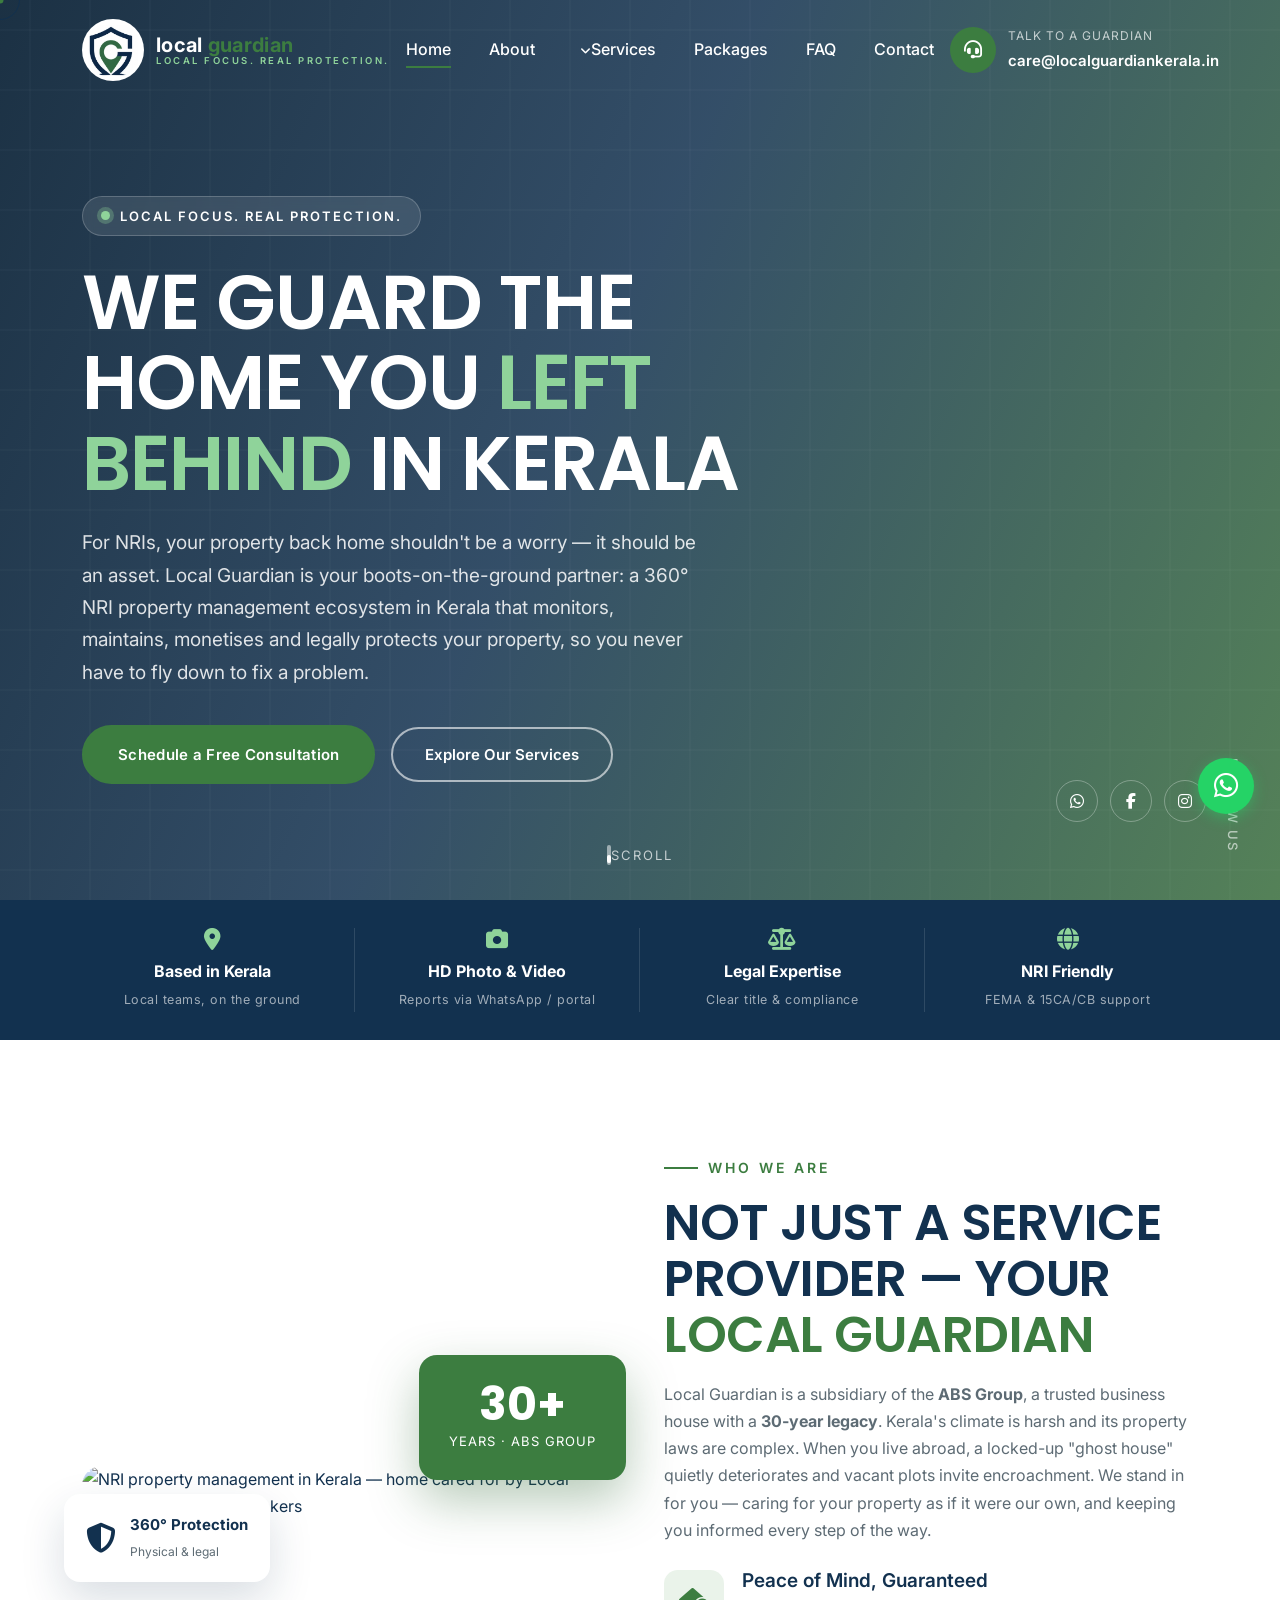
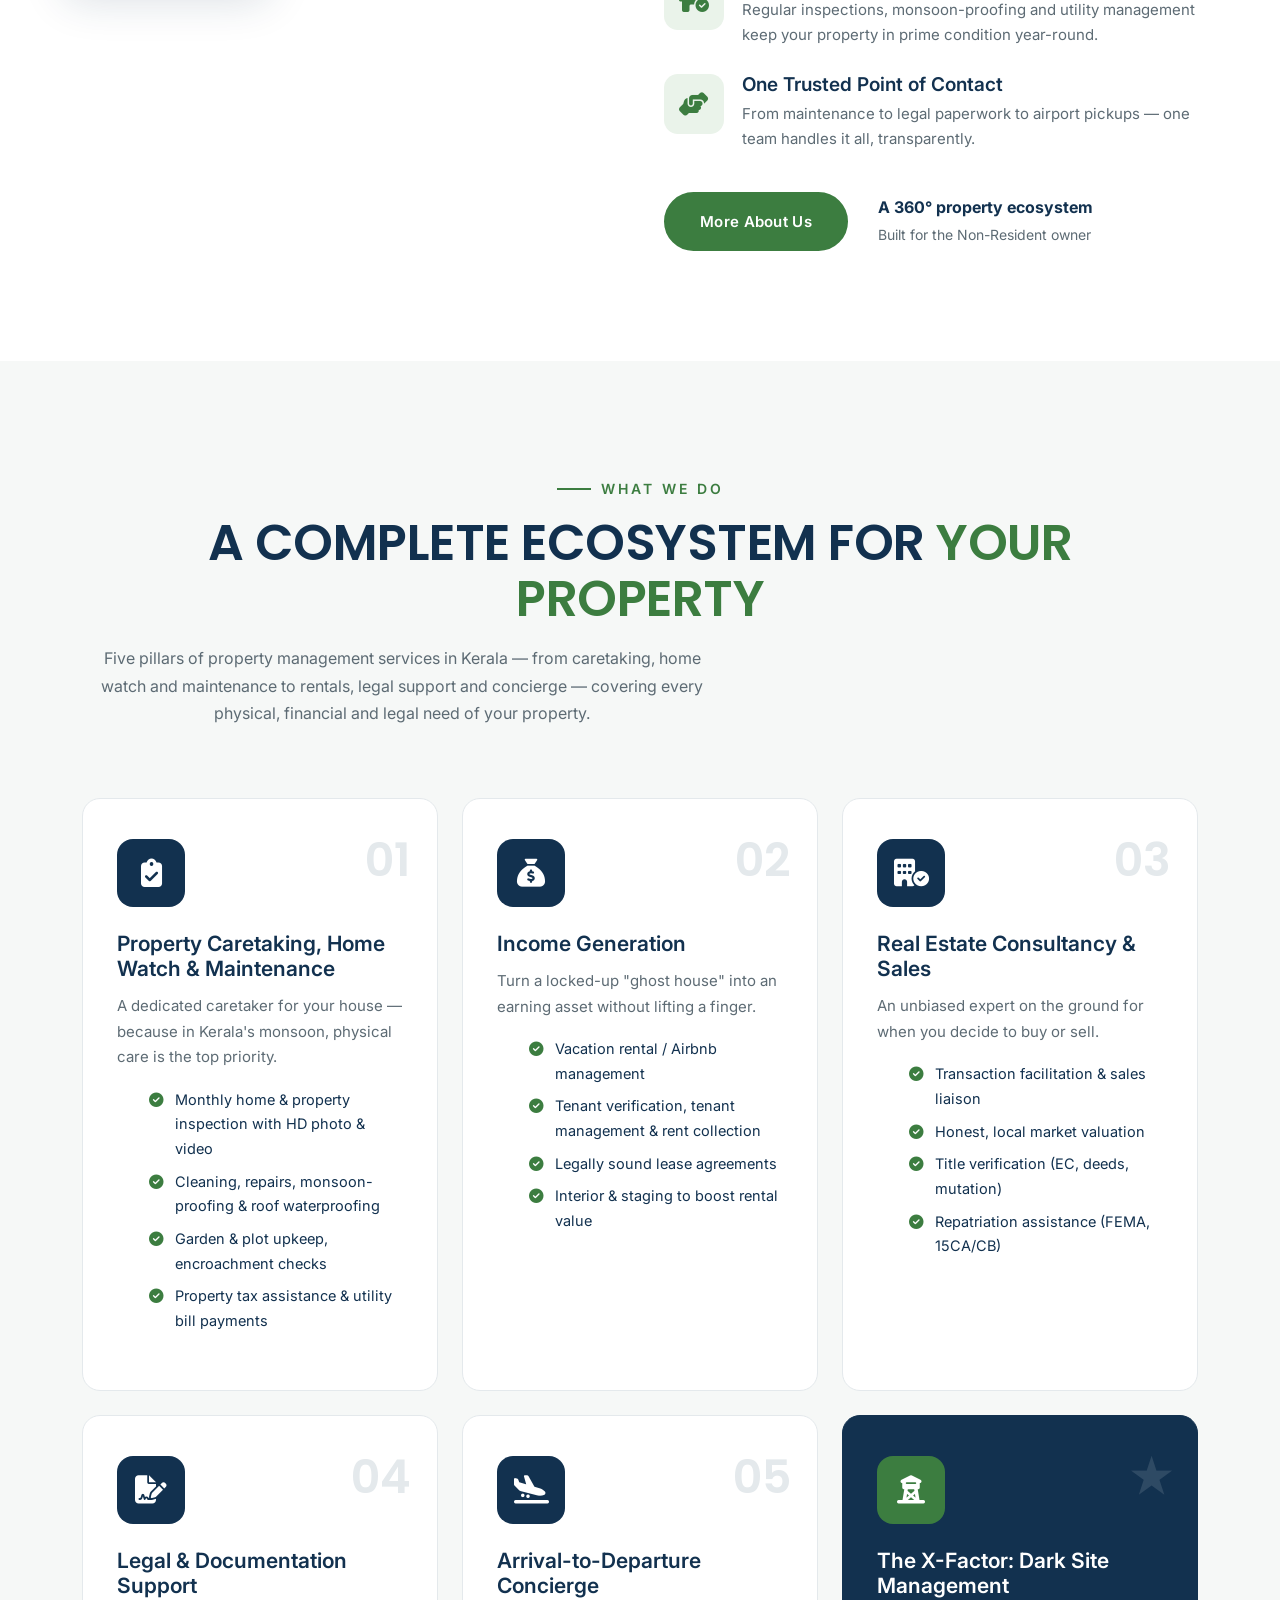
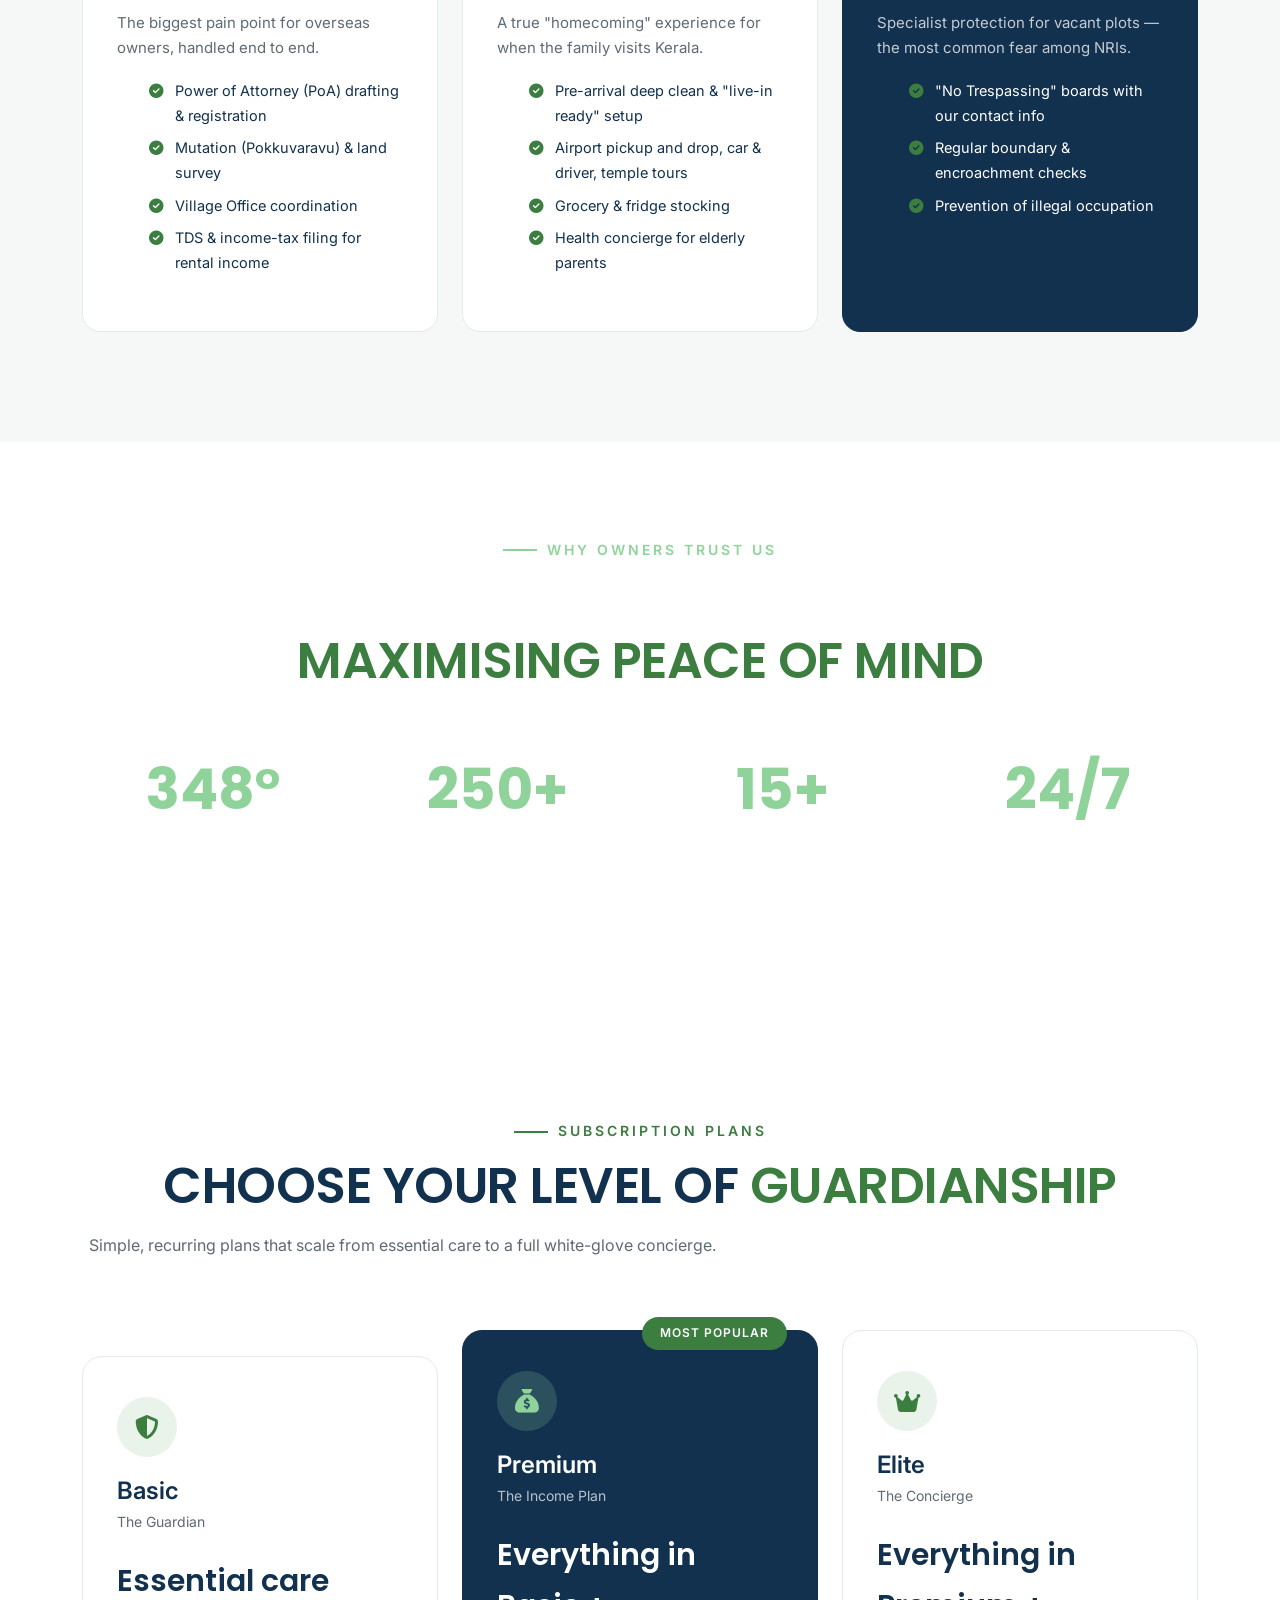
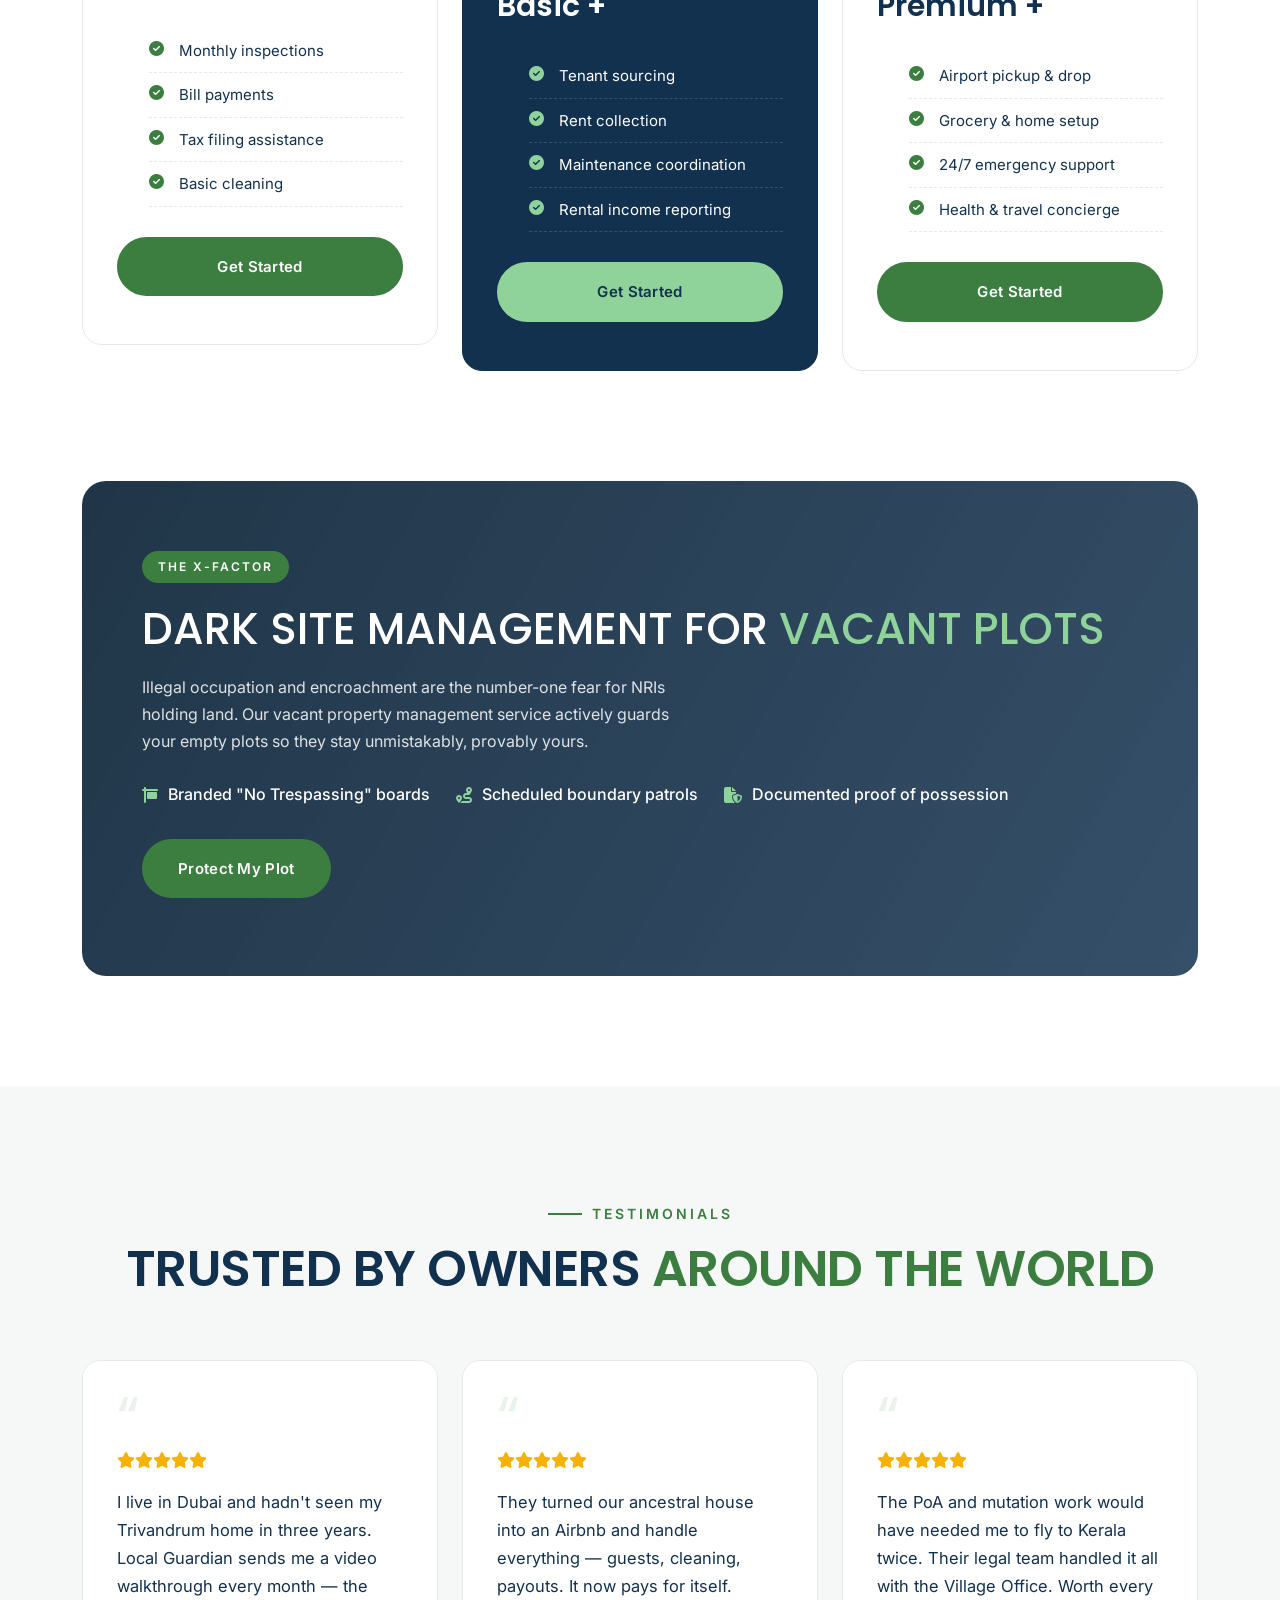
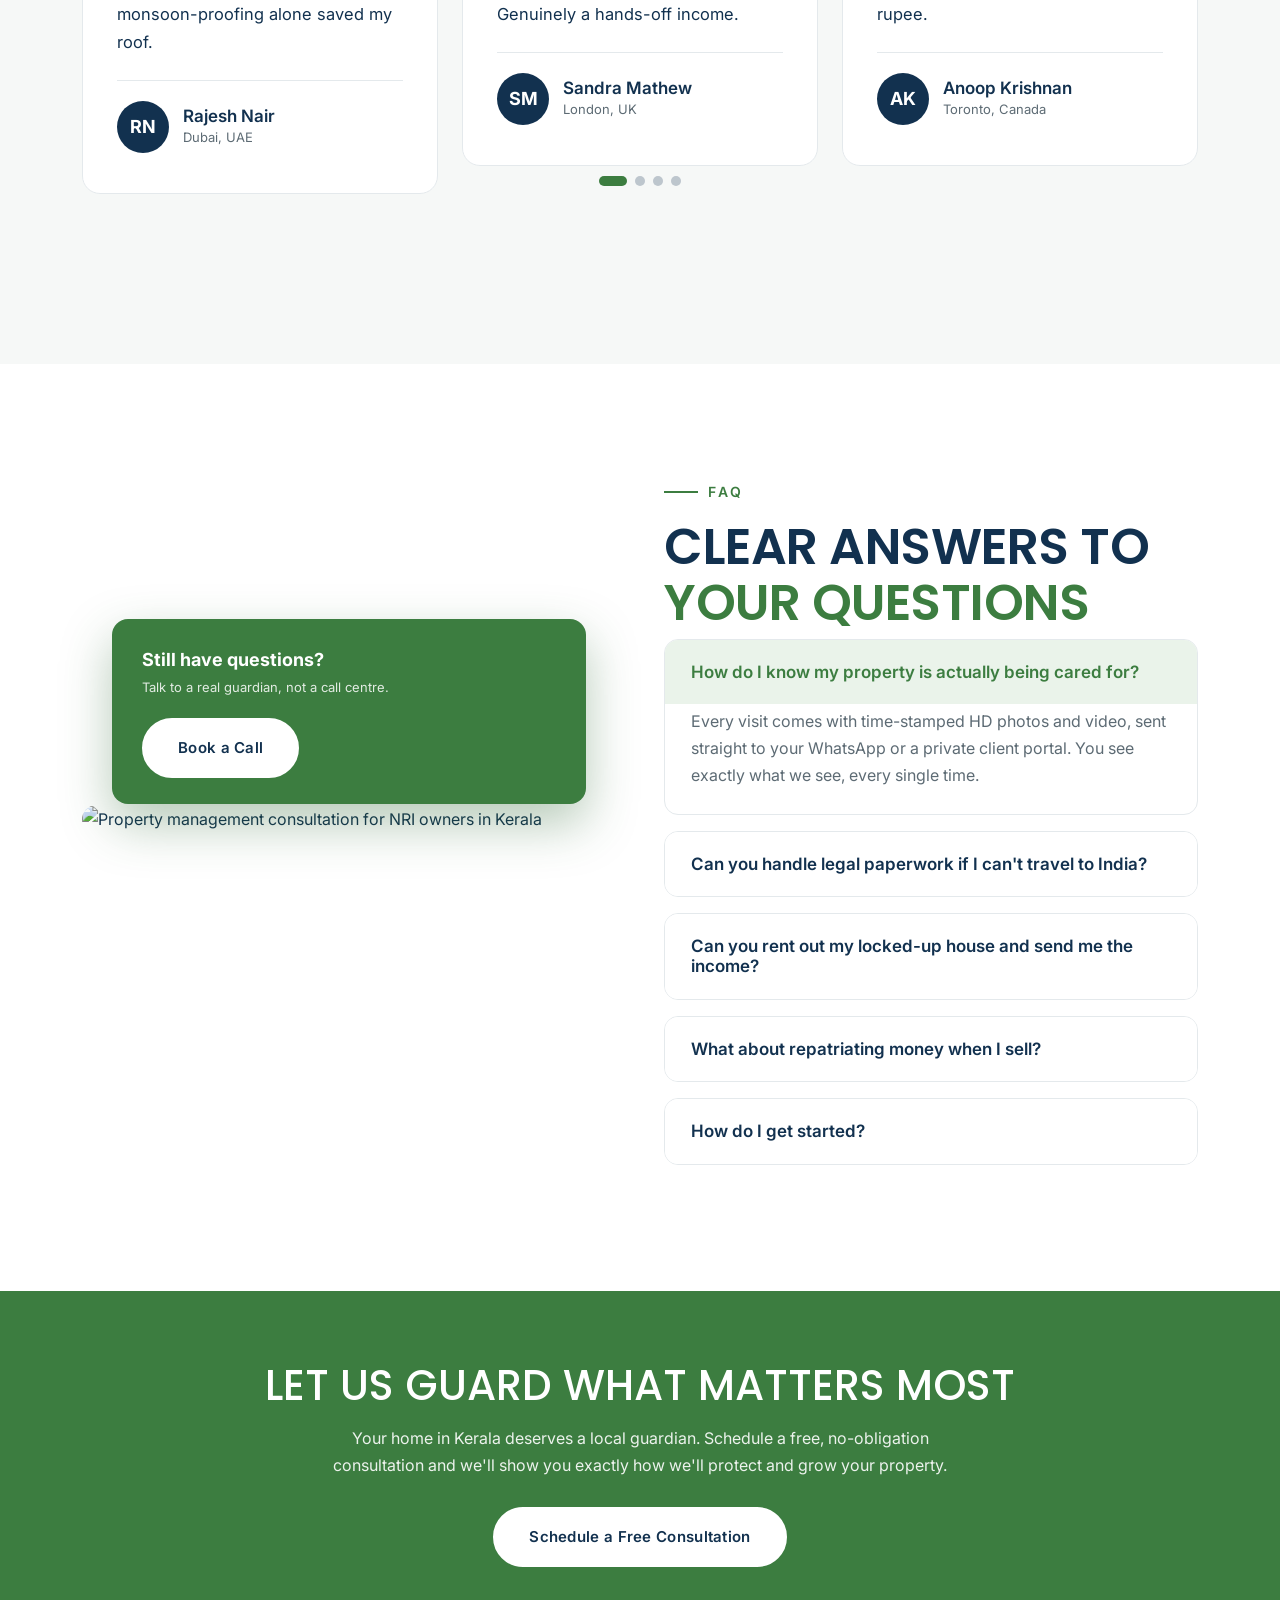
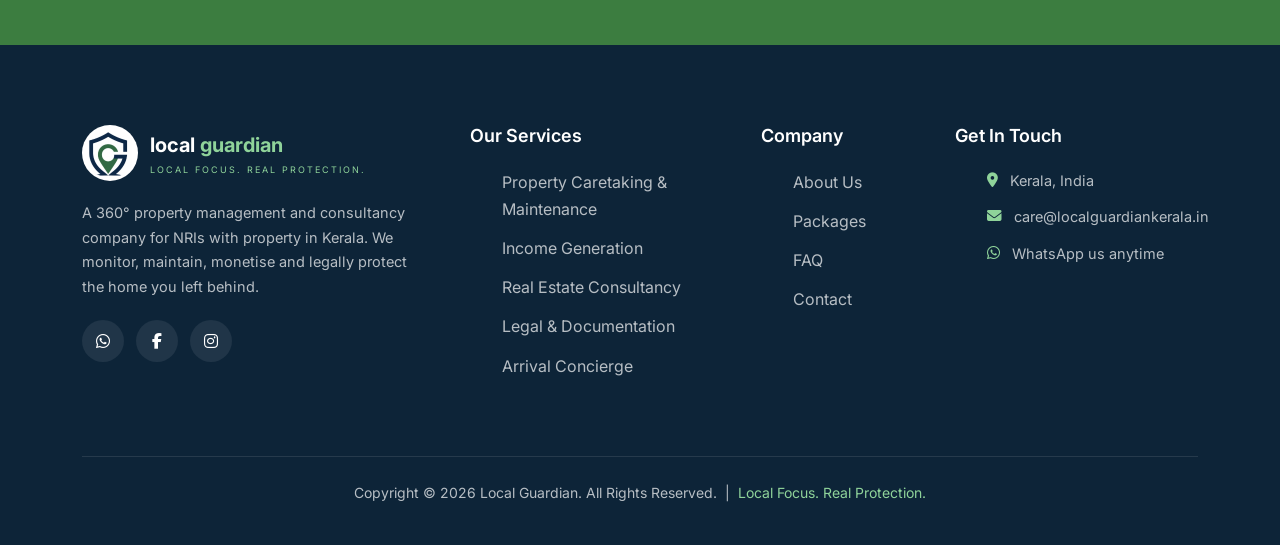
==== commit 1d9e78ea: "feat:SEO - Inpage seo added" ====
--- a/index.html
+++ b/index.html
@@ -43,7 +43,7 @@
         "slogan": "Local Focus. Real Protection.",
         "description": "NRI property management company in Kerala offering property caretaking, home watch and inspection, property maintenance, tenant management, rent collection, property tax assistance and airport pickup and drop services.",
         "url": "https://localguardiankerala.in/",
-        "email": "care@localguardian.in",
+        "email": "care@localguardiankerala.in",
         "telephone": "+918848498542",
         "image": "https://localguardiankerala.in/localguardianlogo.jpeg",
         "address": { "@type": "PostalAddress", "addressRegion": "Kerala", "addressCountry": "IN" },
@@ -115,7 +115,7 @@
                             <div class="icon-box"><i class="fa-solid fa-headset"></i></div>
                             <div>
                                 <small>Talk to a guardian</small>
-                                <a href="mailto:care@localguardian.in">care@localguardian.in</a>
+                                <a href="mailto:care@localguardiankerala.in">care@localguardiankerala.in</a>
                             </div>
                         </div>
                     </div>
@@ -547,7 +547,7 @@
             <div class="wow fadeInUp">
                 <h2 class="text-anime-style-2">Let Us Guard What Matters Most</h2>
                 <p>Your home in Kerala deserves a local guardian. Schedule a free, no-obligation consultation and we'll show you exactly how we'll protect and grow your property.</p>
-                <a href="mailto:care@localguardian.in" class="btn-default">Schedule a Free Consultation</a>
+                <a href="mailto:care@localguardiankerala.in" class="btn-default">Schedule a Free Consultation</a>
             </div>
         </div>
     </section>
@@ -591,7 +591,7 @@
                     <h4>Get In Touch</h4>
                     <ul class="footer-contact">
                         <li><i class="fa-solid fa-location-dot"></i><span>Kerala, India</span></li>
-                        <li><i class="fa-solid fa-envelope"></i><a href="mailto:care@localguardian.in">care@localguardian.in</a></li>
+                        <li><i class="fa-solid fa-envelope"></i><a href="mailto:care@localguardiankerala.in">care@localguardiankerala.in</a></li>
                         <li><i class="fa-brands fa-whatsapp"></i><a href="https://wa.me/918848498542" target="_blank" rel="noopener">WhatsApp us anytime</a></li>
                     </ul>
                 </div>
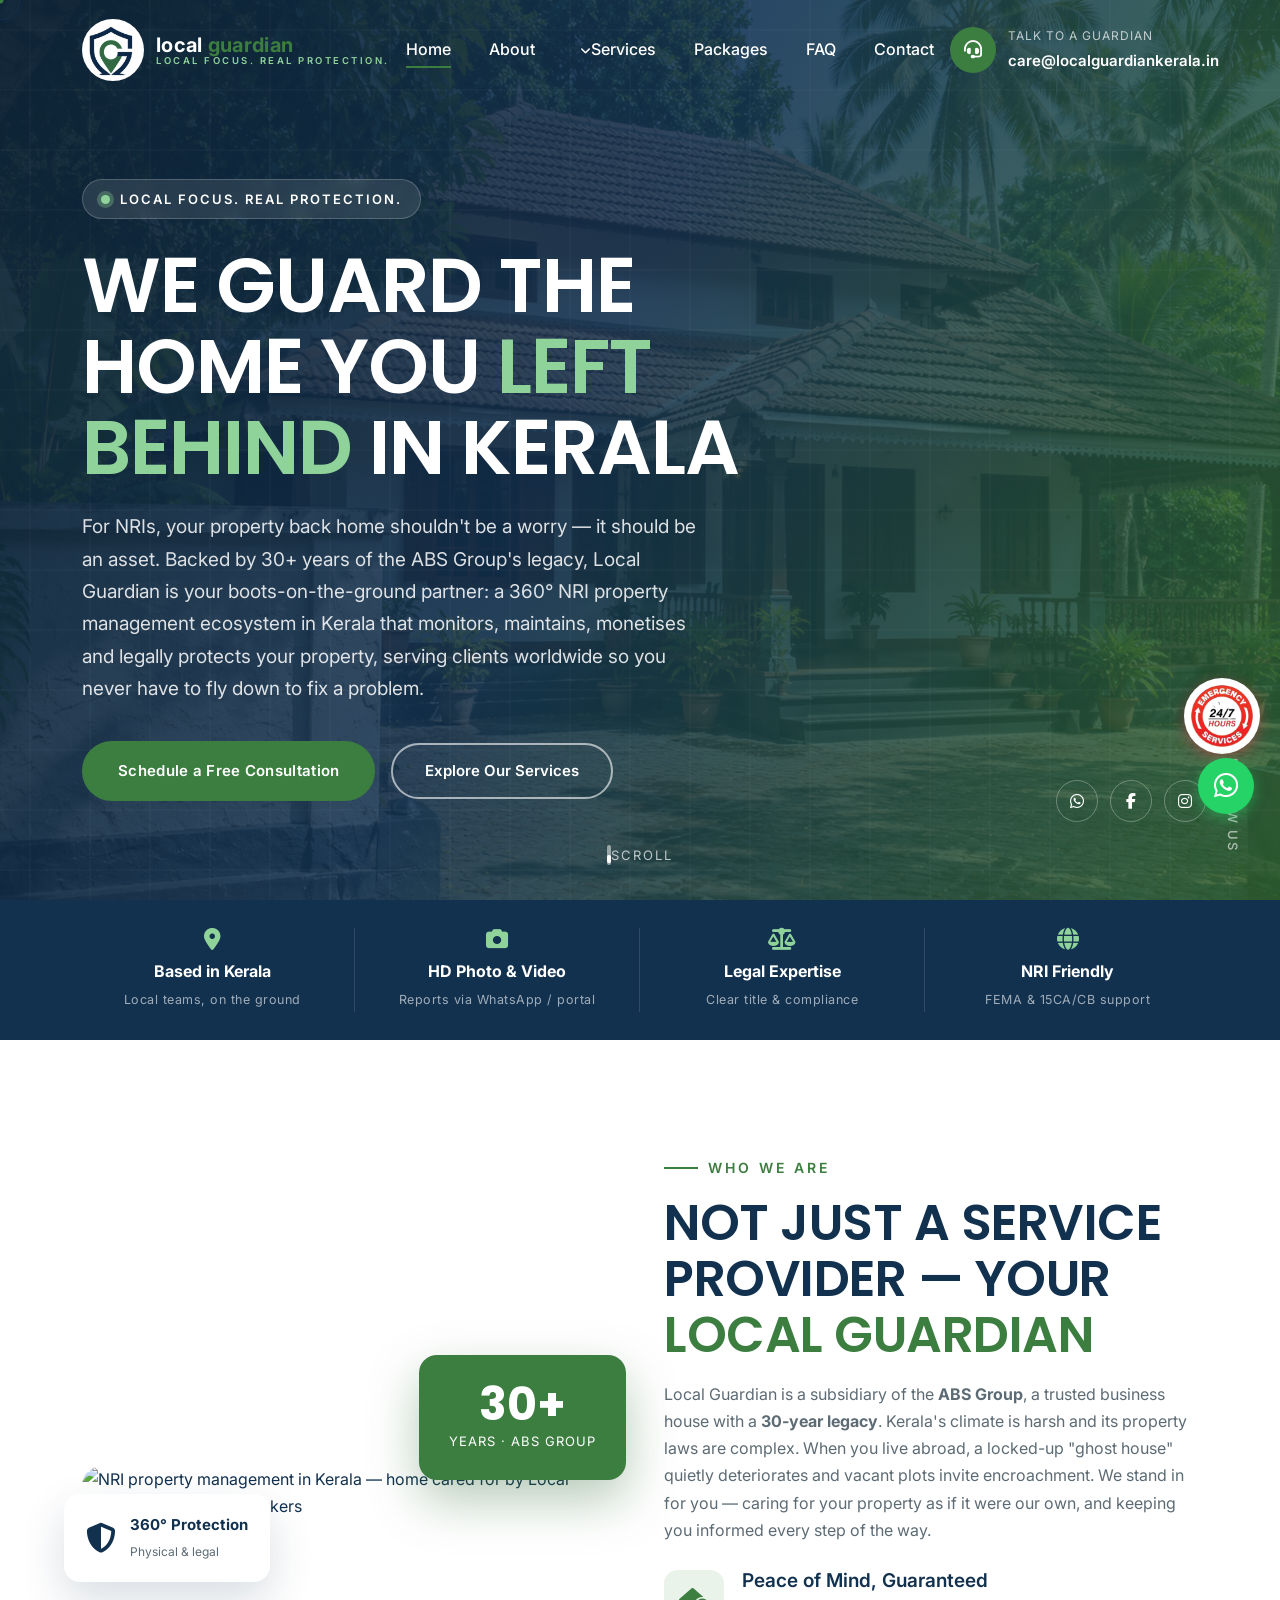
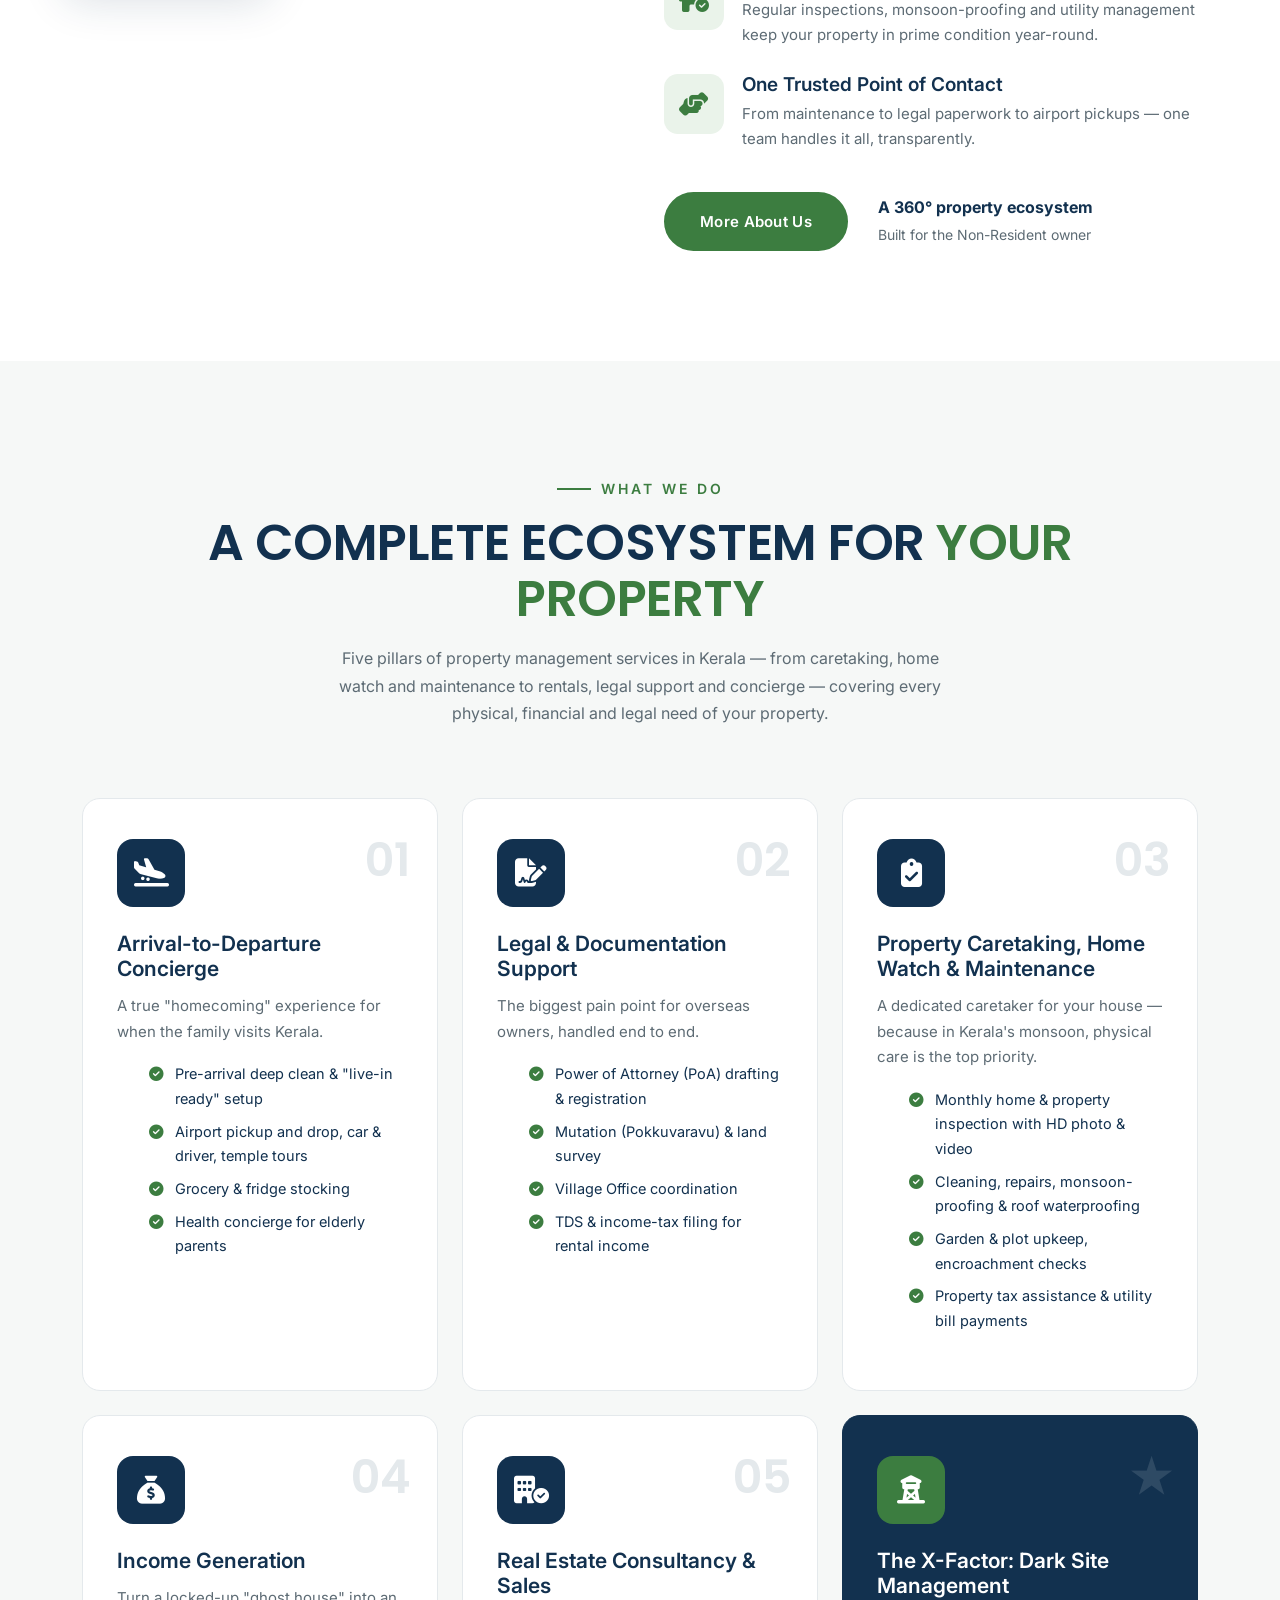
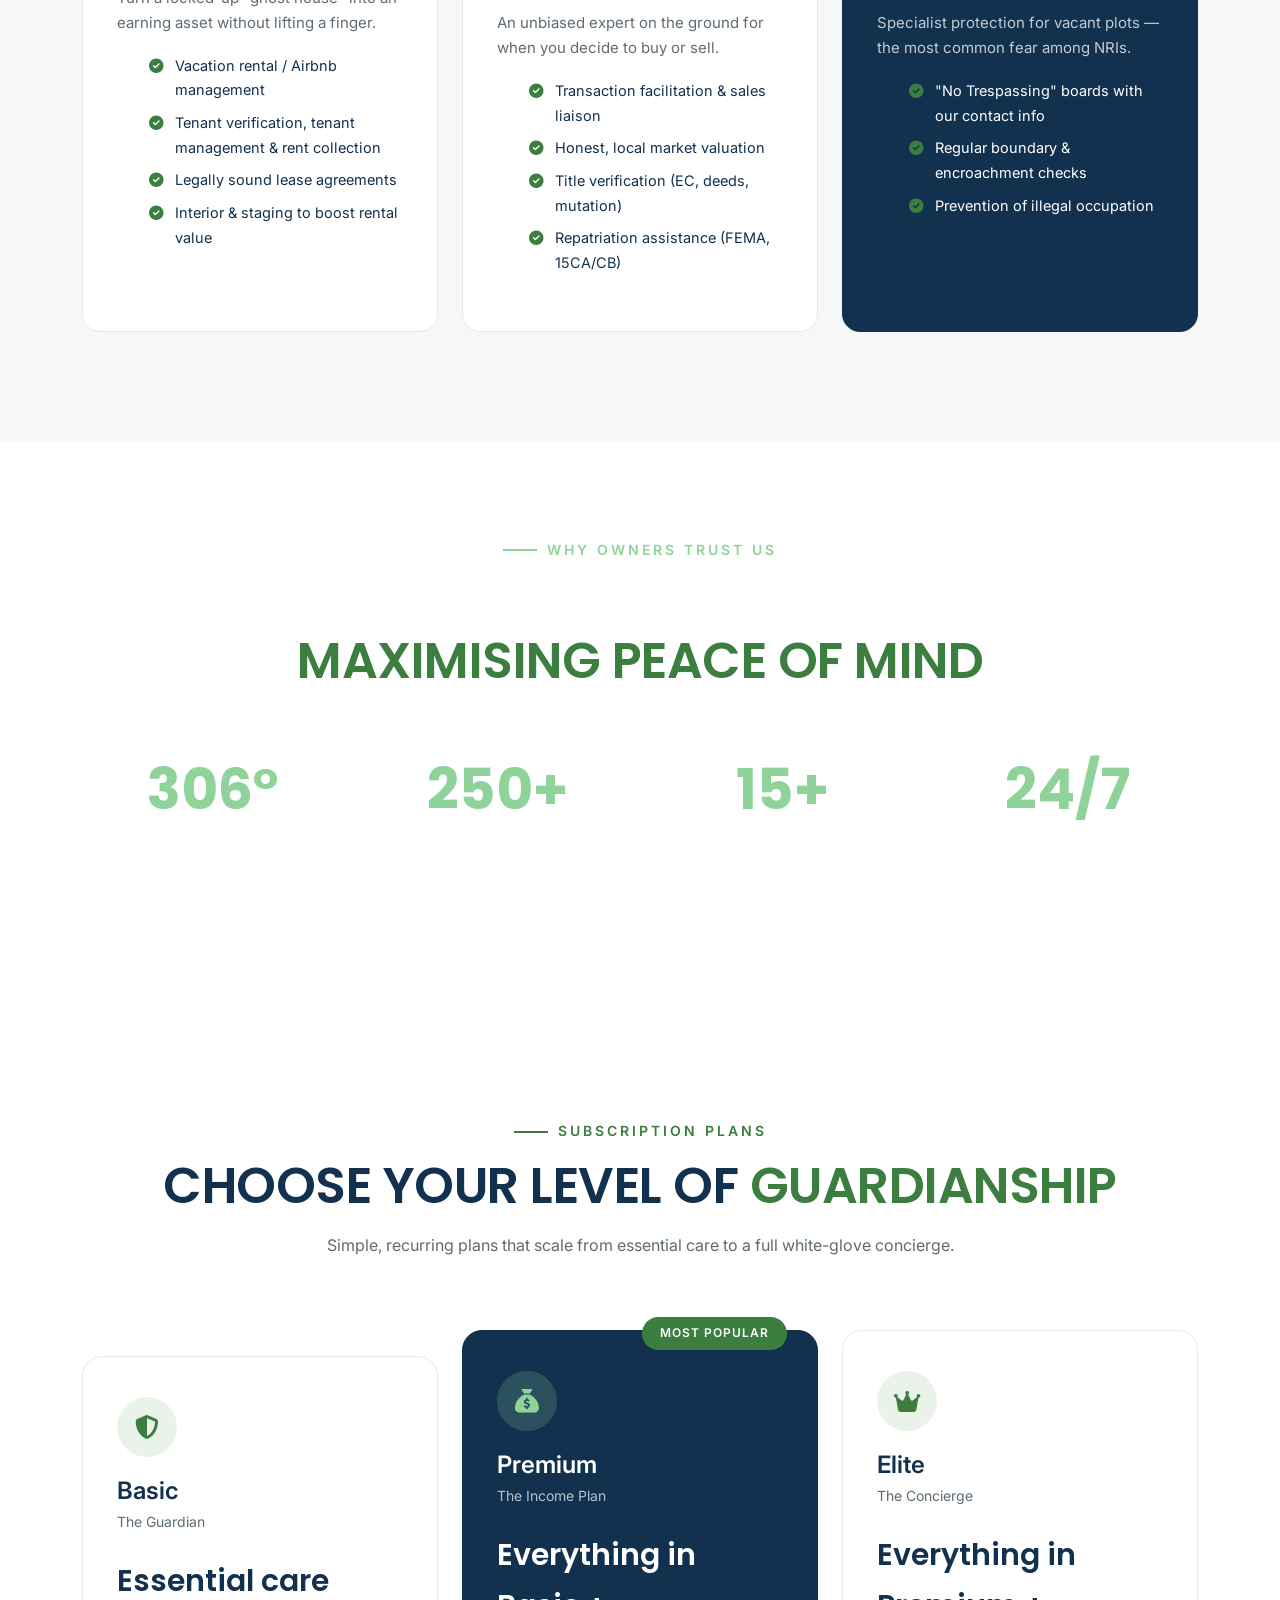
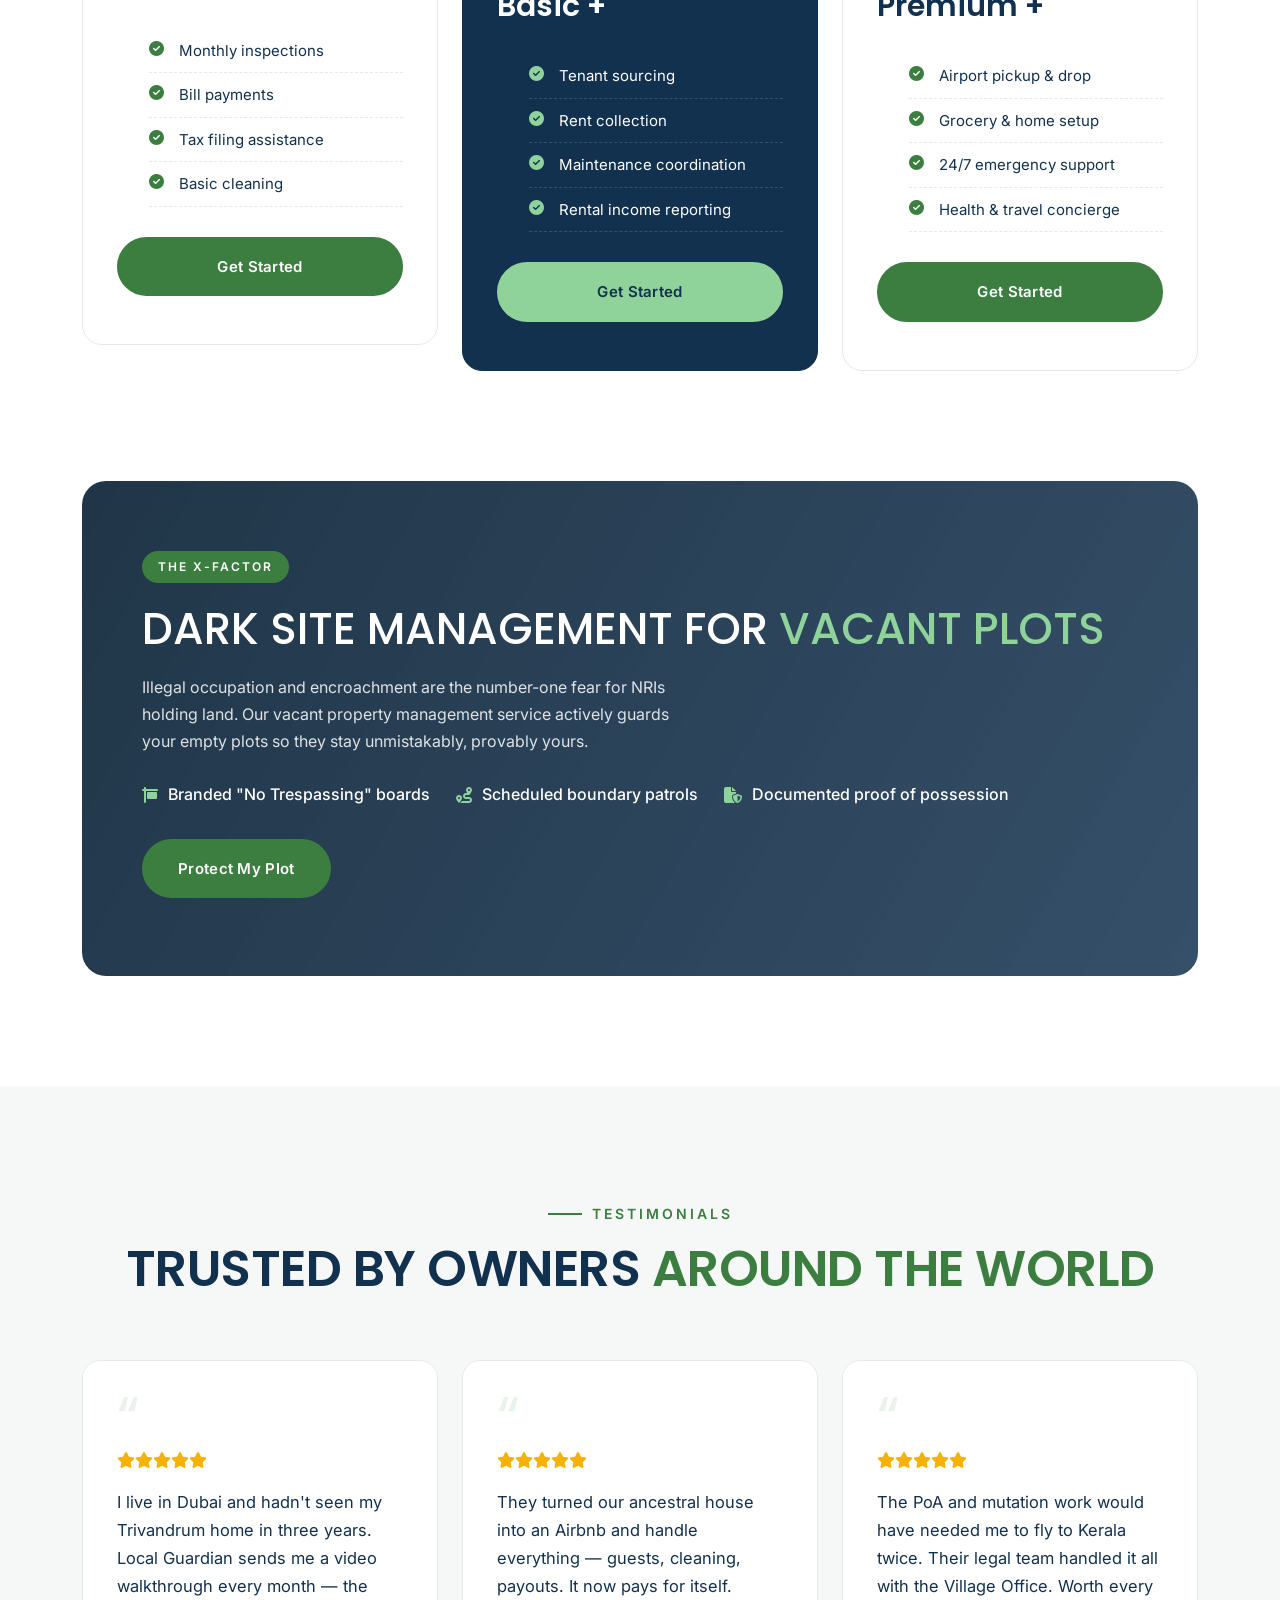
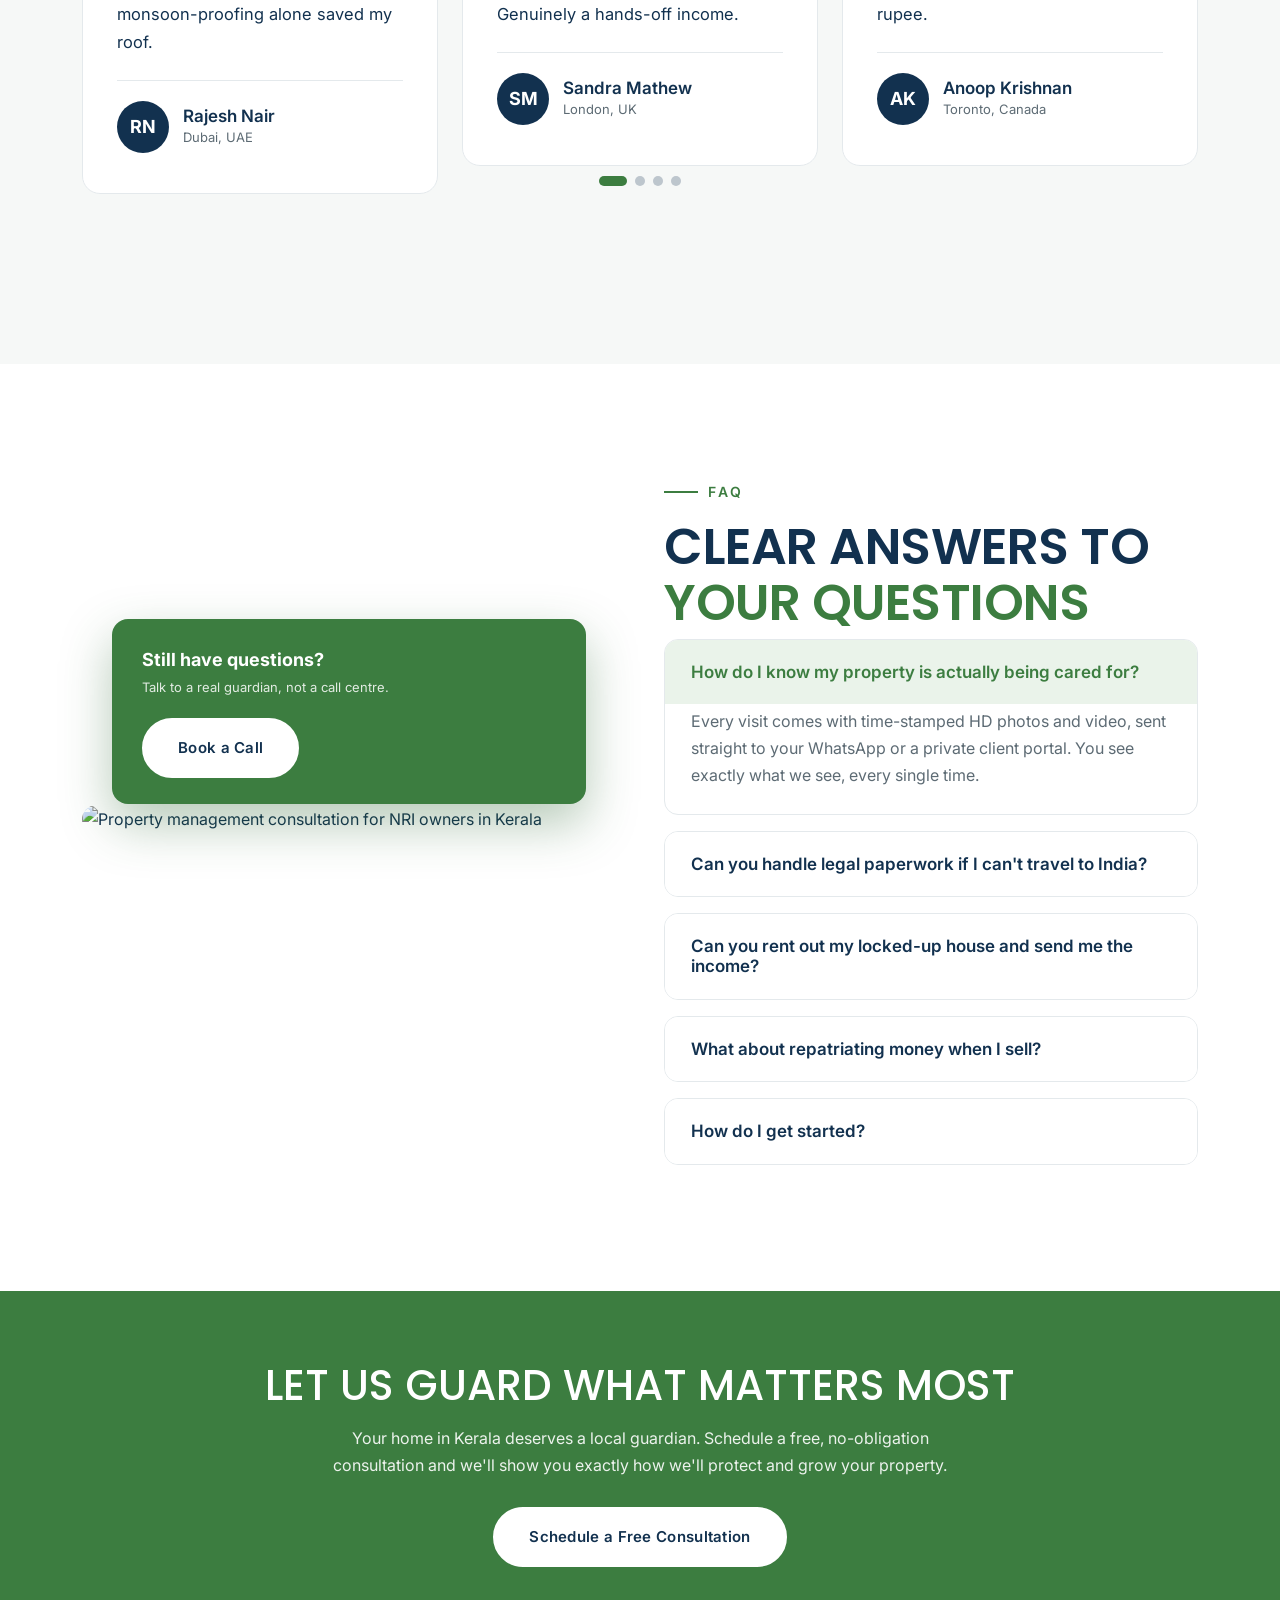
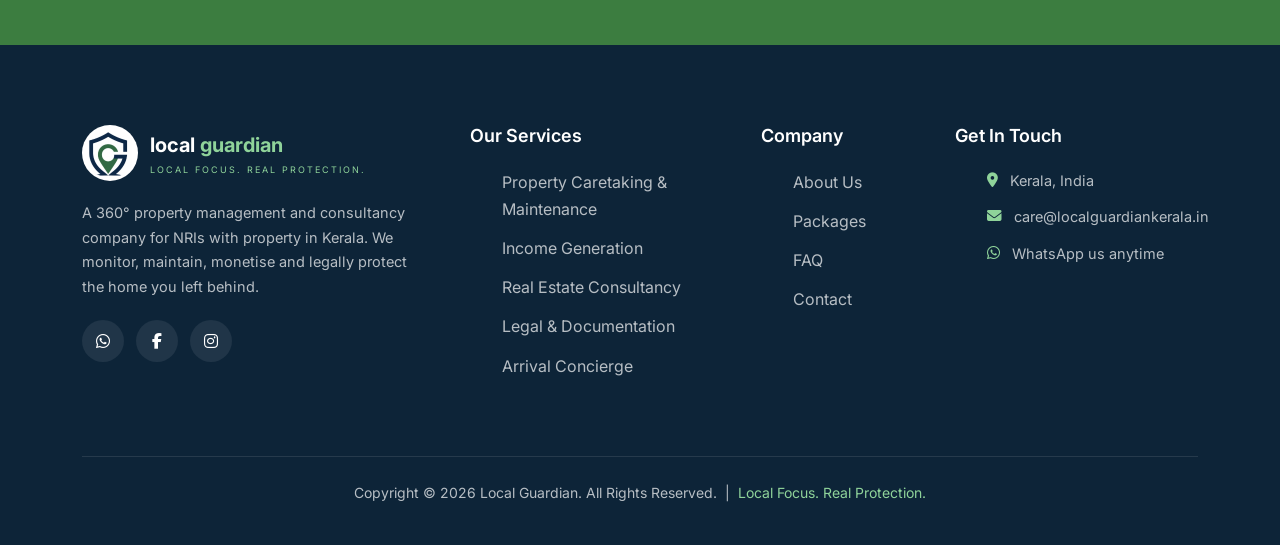
==== commit a408714d: "add: changes to the file" ====
--- a/index.html
+++ b/index.html
@@ -135,9 +135,10 @@
                     <div class="hero-badge"><span class="dot"></span> Local Focus. Real Protection.</div>
                     <h1 class="text-anime-style-2">We Guard the Home You <span>Left Behind</span> in Kerala</h1>
                     <p class="lead-text wow fadeInUp" data-wow-delay="0.2s">
-                        For NRIs, your property back home shouldn't be a worry — it should be an asset. Local Guardian is your
-                        boots-on-the-ground partner: a 360° NRI property management ecosystem in Kerala that monitors, maintains,
-                        monetises and legally protects your property, so you never have to fly down to fix a problem.
+                        For NRIs, your property back home shouldn't be a worry — it should be an asset. Backed by 30+ years of
+                        the ABS Group's legacy, Local Guardian is your boots-on-the-ground partner: a 360° NRI property
+                        management ecosystem in Kerala that monitors, maintains, monetises and legally protects your property,
+                        serving clients worldwide so you never have to fly down to fix a problem.
                     </p>
                     <div class="hero-btn wow fadeInUp" data-wow-delay="0.35s">
                         <a href="contact.html" class="btn-default">Schedule a Free Consultation</a>
@@ -235,6 +236,34 @@
                 <div class="col-lg-4 col-md-6 wow fadeInUp">
                     <div class="service-item">
                         <span class="num">01</span>
+                        <div class="icon-box"><i class="fa-solid fa-plane-arrival"></i></div>
+                        <h3>Arrival-to-Departure Concierge</h3>
+                        <p>A true "homecoming" experience for when the family visits Kerala.</p>
+                        <ul>
+                            <li><i class="fa-solid fa-circle-check"></i> Pre-arrival deep clean &amp; "live-in ready" setup</li>
+                            <li><i class="fa-solid fa-circle-check"></i> Airport pickup and drop, car &amp; driver, temple tours</li>
+                            <li><i class="fa-solid fa-circle-check"></i> Grocery &amp; fridge stocking</li>
+                            <li><i class="fa-solid fa-circle-check"></i> Health concierge for elderly parents</li>
+                        </ul>
+                    </div>
+                </div>
+                <div class="col-lg-4 col-md-6 wow fadeInUp" data-wow-delay="0.15s">
+                    <div class="service-item">
+                        <span class="num">02</span>
+                        <div class="icon-box"><i class="fa-solid fa-file-signature"></i></div>
+                        <h3>Legal &amp; Documentation Support</h3>
+                        <p>The biggest pain point for overseas owners, handled end to end.</p>
+                        <ul>
+                            <li><i class="fa-solid fa-circle-check"></i> Power of Attorney (PoA) drafting &amp; registration</li>
+                            <li><i class="fa-solid fa-circle-check"></i> Mutation (Pokkuvaravu) &amp; land survey</li>
+                            <li><i class="fa-solid fa-circle-check"></i> Village Office coordination</li>
+                            <li><i class="fa-solid fa-circle-check"></i> TDS &amp; income-tax filing for rental income</li>
+                        </ul>
+                    </div>
+                </div>
+                <div class="col-lg-4 col-md-6 wow fadeInUp" data-wow-delay="0.3s">
+                    <div class="service-item">
+                        <span class="num">03</span>
                         <div class="icon-box"><i class="fa-solid fa-clipboard-check"></i></div>
                         <h3>Property Caretaking, Home Watch &amp; Maintenance</h3>
                         <p>A dedicated caretaker for your house — because in Kerala's monsoon, physical care is the top priority.</p>
@@ -248,7 +277,7 @@
                 </div>
                 <div class="col-lg-4 col-md-6 wow fadeInUp" data-wow-delay="0.15s">
                     <div class="service-item">
-                        <span class="num">02</span>
+                        <span class="num">04</span>
                         <div class="icon-box"><i class="fa-solid fa-sack-dollar"></i></div>
                         <h3>Income Generation</h3>
                         <p>Turn a locked-up "ghost house" into an earning asset without lifting a finger.</p>
@@ -262,7 +291,7 @@
                 </div>
                 <div class="col-lg-4 col-md-6 wow fadeInUp" data-wow-delay="0.3s">
                     <div class="service-item">
-                        <span class="num">03</span>
+                        <span class="num">05</span>
                         <div class="icon-box"><i class="fa-solid fa-building-circle-check"></i></div>
                         <h3>Real Estate Consultancy &amp; Sales</h3>
                         <p>An unbiased expert on the ground for when you decide to buy or sell.</p>
@@ -271,34 +300,6 @@
                             <li><i class="fa-solid fa-circle-check"></i> Honest, local market valuation</li>
                             <li><i class="fa-solid fa-circle-check"></i> Title verification (EC, deeds, mutation)</li>
                             <li><i class="fa-solid fa-circle-check"></i> Repatriation assistance (FEMA, 15CA/CB)</li>
-                        </ul>
-                    </div>
-                </div>
-                <div class="col-lg-4 col-md-6 wow fadeInUp" data-wow-delay="0.15s">
-                    <div class="service-item">
-                        <span class="num">04</span>
-                        <div class="icon-box"><i class="fa-solid fa-file-signature"></i></div>
-                        <h3>Legal &amp; Documentation Support</h3>
-                        <p>The biggest pain point for overseas owners, handled end to end.</p>
-                        <ul>
-                            <li><i class="fa-solid fa-circle-check"></i> Power of Attorney (PoA) drafting &amp; registration</li>
-                            <li><i class="fa-solid fa-circle-check"></i> Mutation (Pokkuvaravu) &amp; land survey</li>
-                            <li><i class="fa-solid fa-circle-check"></i> Village Office coordination</li>
-                            <li><i class="fa-solid fa-circle-check"></i> TDS &amp; income-tax filing for rental income</li>
-                        </ul>
-                    </div>
-                </div>
-                <div class="col-lg-4 col-md-6 wow fadeInUp" data-wow-delay="0.3s">
-                    <div class="service-item">
-                        <span class="num">05</span>
-                        <div class="icon-box"><i class="fa-solid fa-plane-arrival"></i></div>
-                        <h3>Arrival-to-Departure Concierge</h3>
-                        <p>A true "homecoming" experience for when the family visits Kerala.</p>
-                        <ul>
-                            <li><i class="fa-solid fa-circle-check"></i> Pre-arrival deep clean &amp; "live-in ready" setup</li>
-                            <li><i class="fa-solid fa-circle-check"></i> Airport pickup and drop, car &amp; driver, temple tours</li>
-                            <li><i class="fa-solid fa-circle-check"></i> Grocery &amp; fridge stocking</li>
-                            <li><i class="fa-solid fa-circle-check"></i> Health concierge for elderly parents</li>
                         </ul>
                     </div>
                 </div>
@@ -364,7 +365,7 @@
                             <li><i class="fa-solid fa-circle-check"></i> Tax filing assistance</li>
                             <li><i class="fa-solid fa-circle-check"></i> Basic cleaning</li>
                         </ul>
-                        <a href="contact.html" class="btn-default">Get Started</a>
+                        <a href="https://wa.me/918848498542?text=Hi%2C%20I%27m%20interested%20in%20the%20Basic%20Plan%20(The%20Guardian)." target="_blank" rel="noopener" class="btn-default">Get Started</a>
                     </div>
                 </div>
                 <div class="col-lg-4 wow fadeInUp" data-wow-delay="0.15s">
@@ -380,7 +381,7 @@
                             <li><i class="fa-solid fa-circle-check"></i> Maintenance coordination</li>
                             <li><i class="fa-solid fa-circle-check"></i> Rental income reporting</li>
                         </ul>
-                        <a href="contact.html" class="btn-default">Get Started</a>
+                        <a href="https://wa.me/918848498542?text=Hi%2C%20I%27m%20interested%20in%20the%20Premium%20Plan%20(The%20Income%20Plan)." target="_blank" rel="noopener" class="btn-default">Get Started</a>
                     </div>
                 </div>
                 <div class="col-lg-4 wow fadeInUp" data-wow-delay="0.3s">
@@ -395,7 +396,7 @@
                             <li><i class="fa-solid fa-circle-check"></i> 24/7 emergency support</li>
                             <li><i class="fa-solid fa-circle-check"></i> Health &amp; travel concierge</li>
                         </ul>
-                        <a href="contact.html" class="btn-default">Get Started</a>
+                        <a href="https://wa.me/918848498542?text=Hi%2C%20I%27m%20interested%20in%20the%20Elite%20Plan%20(The%20Concierge)." target="_blank" rel="noopener" class="btn-default">Get Started</a>
                     </div>
                 </div>
             </div>
@@ -602,6 +603,7 @@
         </div>
     </footer>
 
+    <a class="emergency-float" href="tel:+918848498542" aria-label="Call our 24/7 emergency service at +91 88484 98542"><img src="images/247-badge.png" alt="24/7 Emergency Service"></a>
     <a class="whatsapp-float" href="https://wa.me/918848498542" target="_blank" rel="noopener" aria-label="Chat with us on WhatsApp"><i class="fa-brands fa-whatsapp"></i></a>
     <button class="back-top" aria-label="Back to top"><i class="fa-solid fa-arrow-up"></i></button>
 
--- a/styles.css
+++ b/styles.css
@@ -97,7 +97,7 @@
 .dark-section .section-title h3::before { background: #8fd39a; }
 .dark-section .section-title p { color: rgba(255,255,255,.8); }
 .text-center-title { text-align: center; }
-.text-center-title .section-title p { margin-left: auto; margin-right: auto; }
+.text-center-title p { margin-left: auto; margin-right: auto; }
 
 /* ============ Header ============ */
 .main-header { position: absolute; top: 0; left: 0; width: 100%; z-index: 999; }
@@ -153,7 +153,7 @@
     position: relative; min-height: 100vh; display: flex; align-items: center;
     padding: 170px 0 90px;
     background: linear-gradient(115deg, rgba(13,36,56,.94) 0%, rgba(18,49,79,.86) 45%, rgba(47,102,51,.82) 100%),
-                url('https://images.unsplash.com/photo-1600585154340-be6161a56a0c?auto=format&fit=crop&w=1600&q=80');
+                url('images/local_guardian.png');
     background-size: cover; background-position: center; background-attachment: fixed;
     color: #fff; overflow: hidden;
 }
@@ -395,6 +395,12 @@
 .whatsapp-float { position: fixed; right: 26px; bottom: 86px; width: 56px; height: 56px; border-radius: 50%; background: #25d366; color: #fff; display: flex; align-items: center; justify-content: center; font-size: 28px; z-index: 900; box-shadow: 0 4px 14px rgba(37,211,102,.45); transition: all .3s; }
 .whatsapp-float:hover { background: #1ebe5b; color: #fff; transform: translateY(-4px); box-shadow: 0 8px 20px rgba(37,211,102,.55); }
 
+.emergency-float { position: fixed; right: 20px; bottom: 146px; width: 76px; height: 76px; border-radius: 50%; background: #fff; display: flex; align-items: center; justify-content: center; z-index: 900; box-shadow: 0 4px 14px rgba(220,53,69,.45); transition: all .3s; }
+.emergency-float img { width: 88%; height: 88%; object-fit: contain; }
+.emergency-float::after { content: '+91 88484 98542'; position: absolute; right: calc(100% + 12px); top: 50%; transform: translateY(-50%) scale(.9); background: var(--dark, #0d2438); color: #fff; font-size: 14px; font-weight: 600; padding: 8px 14px; border-radius: 8px; white-space: nowrap; opacity: 0; pointer-events: none; transition: all .3s; box-shadow: 0 4px 14px rgba(0,0,0,.25); }
+.emergency-float:hover { transform: translateY(-4px); box-shadow: 0 8px 20px rgba(220,53,69,.55); }
+.emergency-float:hover::after { opacity: 1; transform: translateY(-50%) scale(1); }
+
 /* Split-text helper (keeps text hidden until GSAP is ready) */
 .text-anime-style-2 { visibility: hidden; }
 .text-anime-style-2.gsap-ready { visibility: visible; }
@@ -432,6 +438,21 @@
 }
 .legacy-years b { font-family: var(--display-font); font-size: 74px; line-height: 1; color: #8fd39a; }
 .legacy-years span { font-size: 15px; text-transform: uppercase; letter-spacing: 2px; color: rgba(255,255,255,.8); }
+.sister-concerns { padding: 90px 0 100px; background: var(--sand); }
+.sister-marquee { overflow: hidden; position: relative; mask-image: linear-gradient(90deg, transparent, #000 8%, #000 92%, transparent); -webkit-mask-image: linear-gradient(90deg, transparent, #000 8%, #000 92%, transparent); }
+.sister-track { display: flex; width: max-content; gap: 16px; animation: sister-scroll 28s linear infinite; }
+.sister-marquee:hover .sister-track { animation-play-state: paused; }
+.sister-item {
+    display: inline-flex; align-items: center; white-space: nowrap;
+    background: #fff; border: 1px solid var(--line); border-radius: 30px;
+    padding: 16px 32px; font-family: var(--display-font); font-weight: 600;
+    font-size: 17px; color: var(--navy);
+}
+@keyframes sister-scroll {
+    from { transform: translateX(0); }
+    to { transform: translateX(-50%); }
+}
+@media (prefers-reduced-motion: reduce) { .sister-track { animation: none; } }
 .value-item { background: #fff; border: 1px solid var(--line); border-radius: 18px; padding: 36px 30px; height: 100%; text-align: center; transition: all .4s ease; }
 .value-item:hover { transform: translateY(-8px); box-shadow: 0 30px 60px rgba(18,49,79,.12); border-color: transparent; }
 .value-item .icon-box { width: 66px; height: 66px; border-radius: 50%; background: var(--green-soft); color: var(--green); display: flex; align-items: center; justify-content: center; font-size: 26px; margin: 0 auto 20px; }
@@ -471,3 +492,47 @@
 .form-alt a { color: var(--green); font-weight: 600; }
 .form-alt a:hover { color: var(--navy); }
 @media (max-width: 767px) { .contact-form-box { padding: 32px 22px; } }
+
+/* ============ Coverage map (About page) ============ */
+.coverage-map { padding: 20px 0 110px; }
+.km-wrap {
+    --km-bg: var(--sand);
+    --km-ink: var(--navy);
+    --km-sand: #e4ddcd;
+    --km-sand-line: var(--line);
+    --km-green: var(--green);
+    --km-green-deep: var(--green-deep);
+    --km-muted: var(--grey);
+    background: var(--km-bg);
+    color: var(--km-ink);
+    padding: 40px 32px;
+    border-radius: 20px;
+    border: 1px solid var(--line);
+    box-sizing: border-box;
+}
+.km-wrap *, .km-wrap *::before, .km-wrap *::after { box-sizing: border-box; }
+.km-body { display: flex; gap: 36px; align-items: flex-start; }
+.km-map-col { flex: 0 0 auto; width: 46%; max-width: 300px; }
+.km-svg { width: 100%; height: auto; display: block; overflow: visible; }
+.district { fill: var(--km-sand); stroke: var(--km-bg); stroke-width: 1.6; cursor: pointer; transition: fill .18s ease; }
+.district:hover, .district:focus { fill: var(--km-green); outline: none; }
+.district.is-selected { fill: var(--km-green-deep); }
+.district.is-covered { fill: var(--km-green-deep); }
+.district.is-covered:hover, .district.is-covered:focus { fill: var(--km-green); }
+.km-info-col { flex: 1 1 auto; min-width: 0; }
+.km-info-card {
+    display: flex; flex-direction: column; gap: 2px;
+    padding-bottom: 16px; margin-bottom: 16px;
+    border-bottom: 1px solid var(--km-sand-line);
+    min-height: 52px; justify-content: flex-end;
+}
+.km-info-label { font-size: 11px; letter-spacing: .1em; text-transform: uppercase; color: var(--km-muted); }
+.km-info-name { font-family: var(--display-font); font-size: 18px; line-height: 1.4; font-weight: 600; color: var(--km-green-deep); transition: opacity .15s ease; }
+.km-list { list-style: none; margin: 0; padding: 0; display: grid; grid-template-columns: 1fr 1fr; gap: 6px 16px; }
+.km-list li { font-size: 13px; color: var(--km-muted); padding: 3px 0; cursor: pointer; transition: color .15s ease; }
+.km-list li:hover, .km-list li.is-active { color: var(--km-green-deep); font-weight: 600; }
+@media (max-width: 991px) {
+    .km-wrap { padding: 30px 22px; }
+    .km-body { flex-direction: column; }
+    .km-map-col { width: 100%; max-width: 260px; margin: 0 auto; }
+}
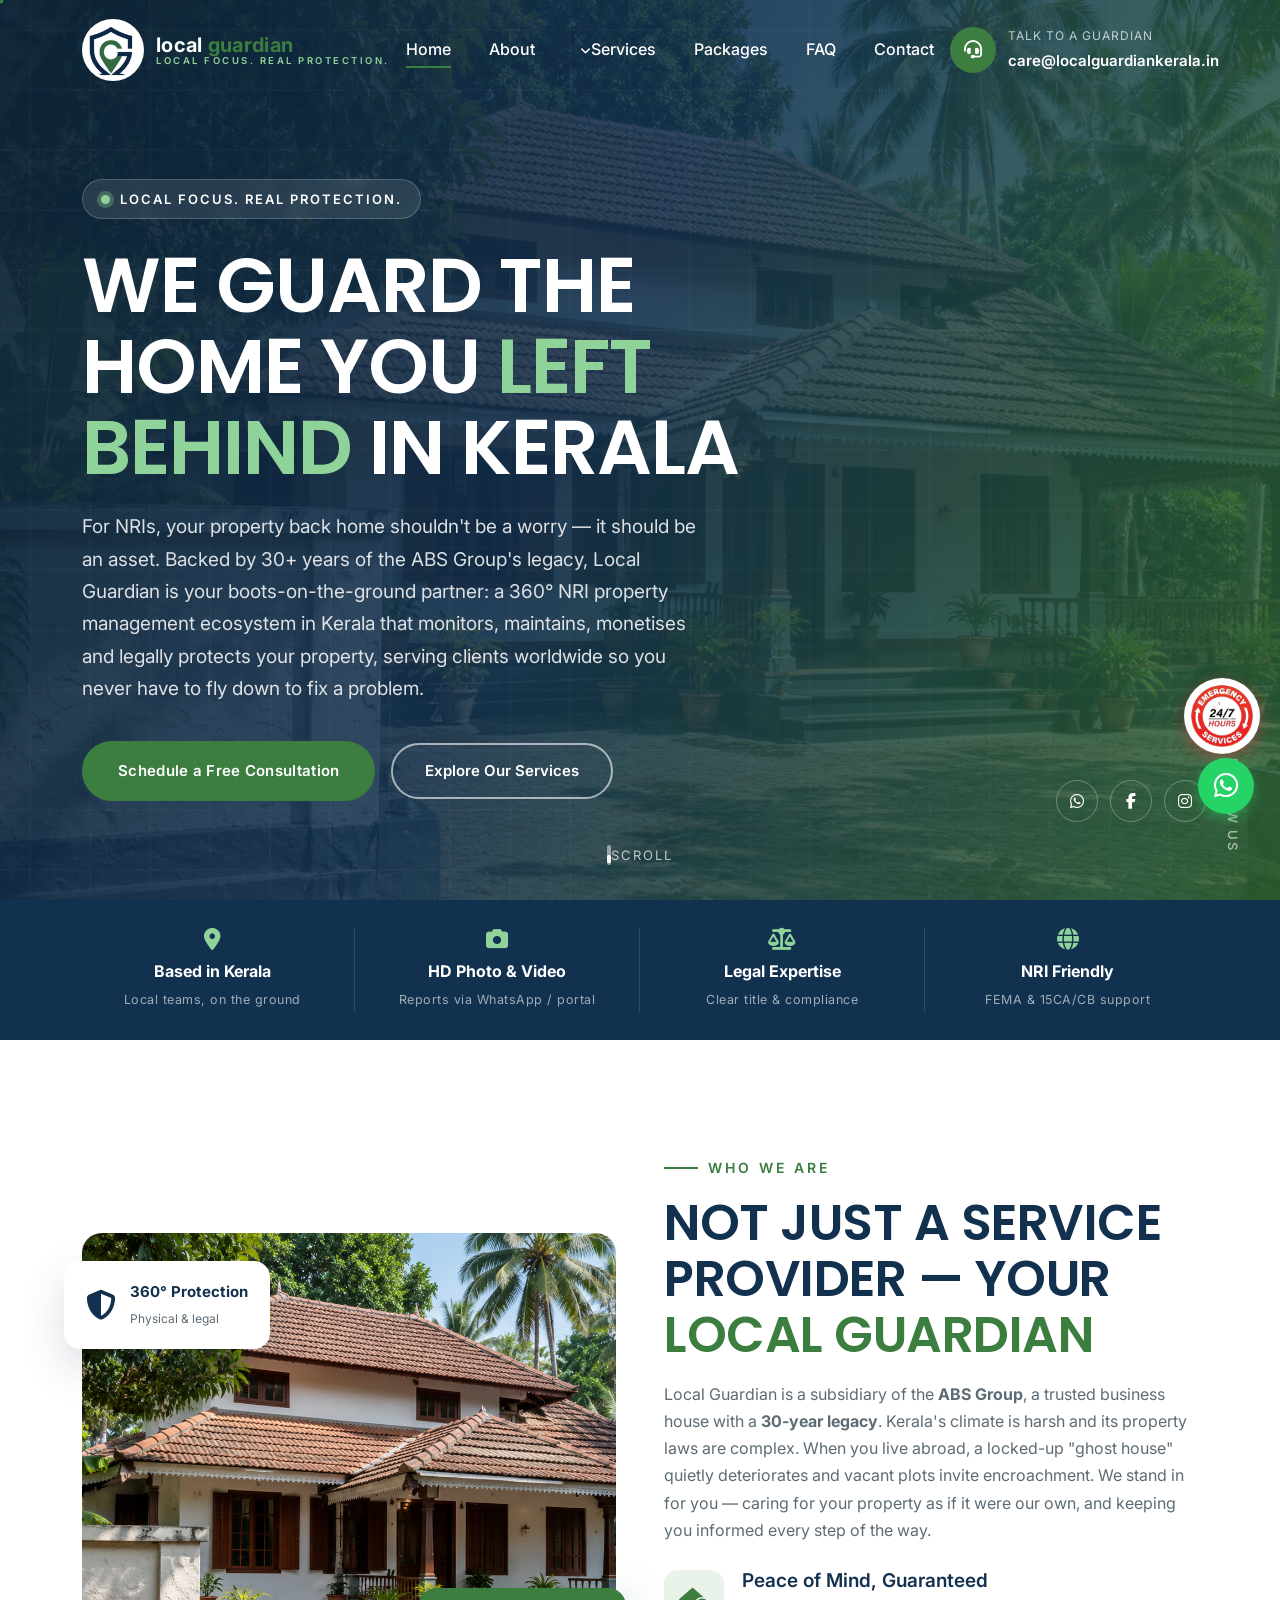
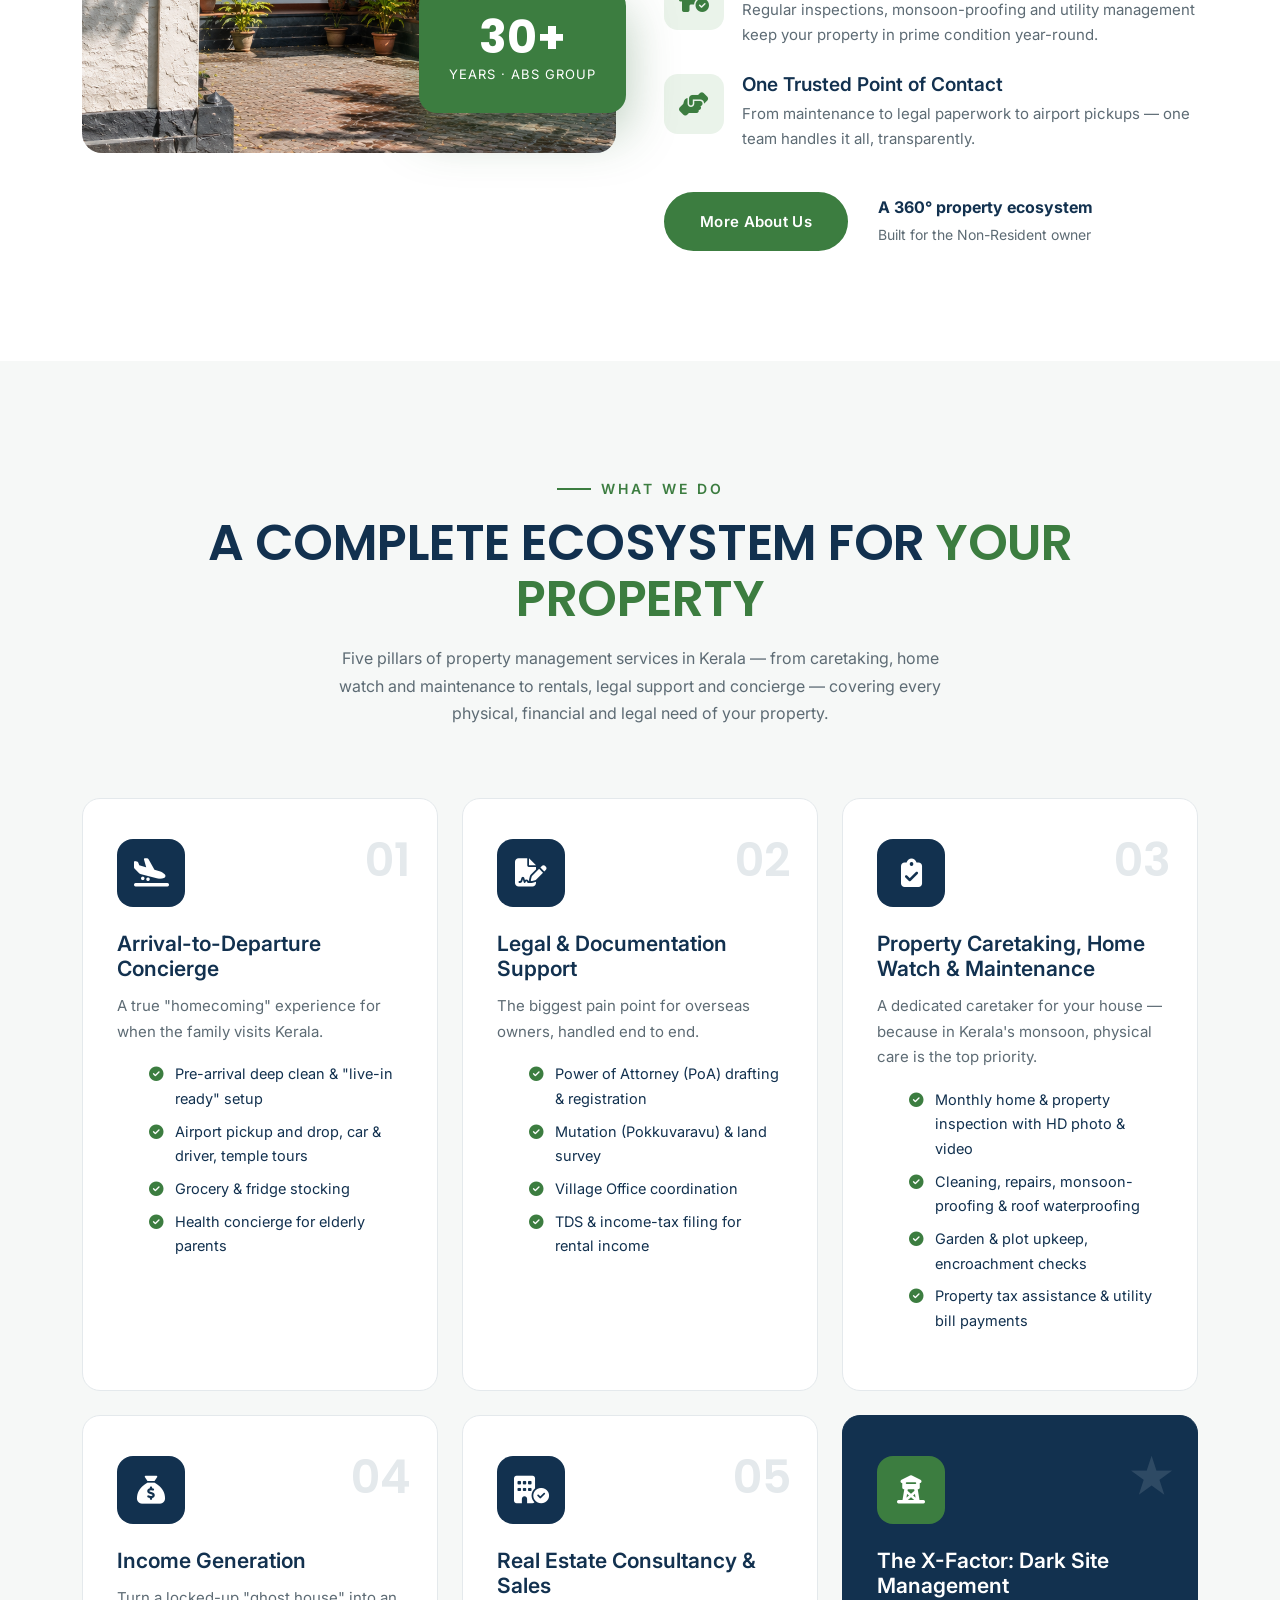
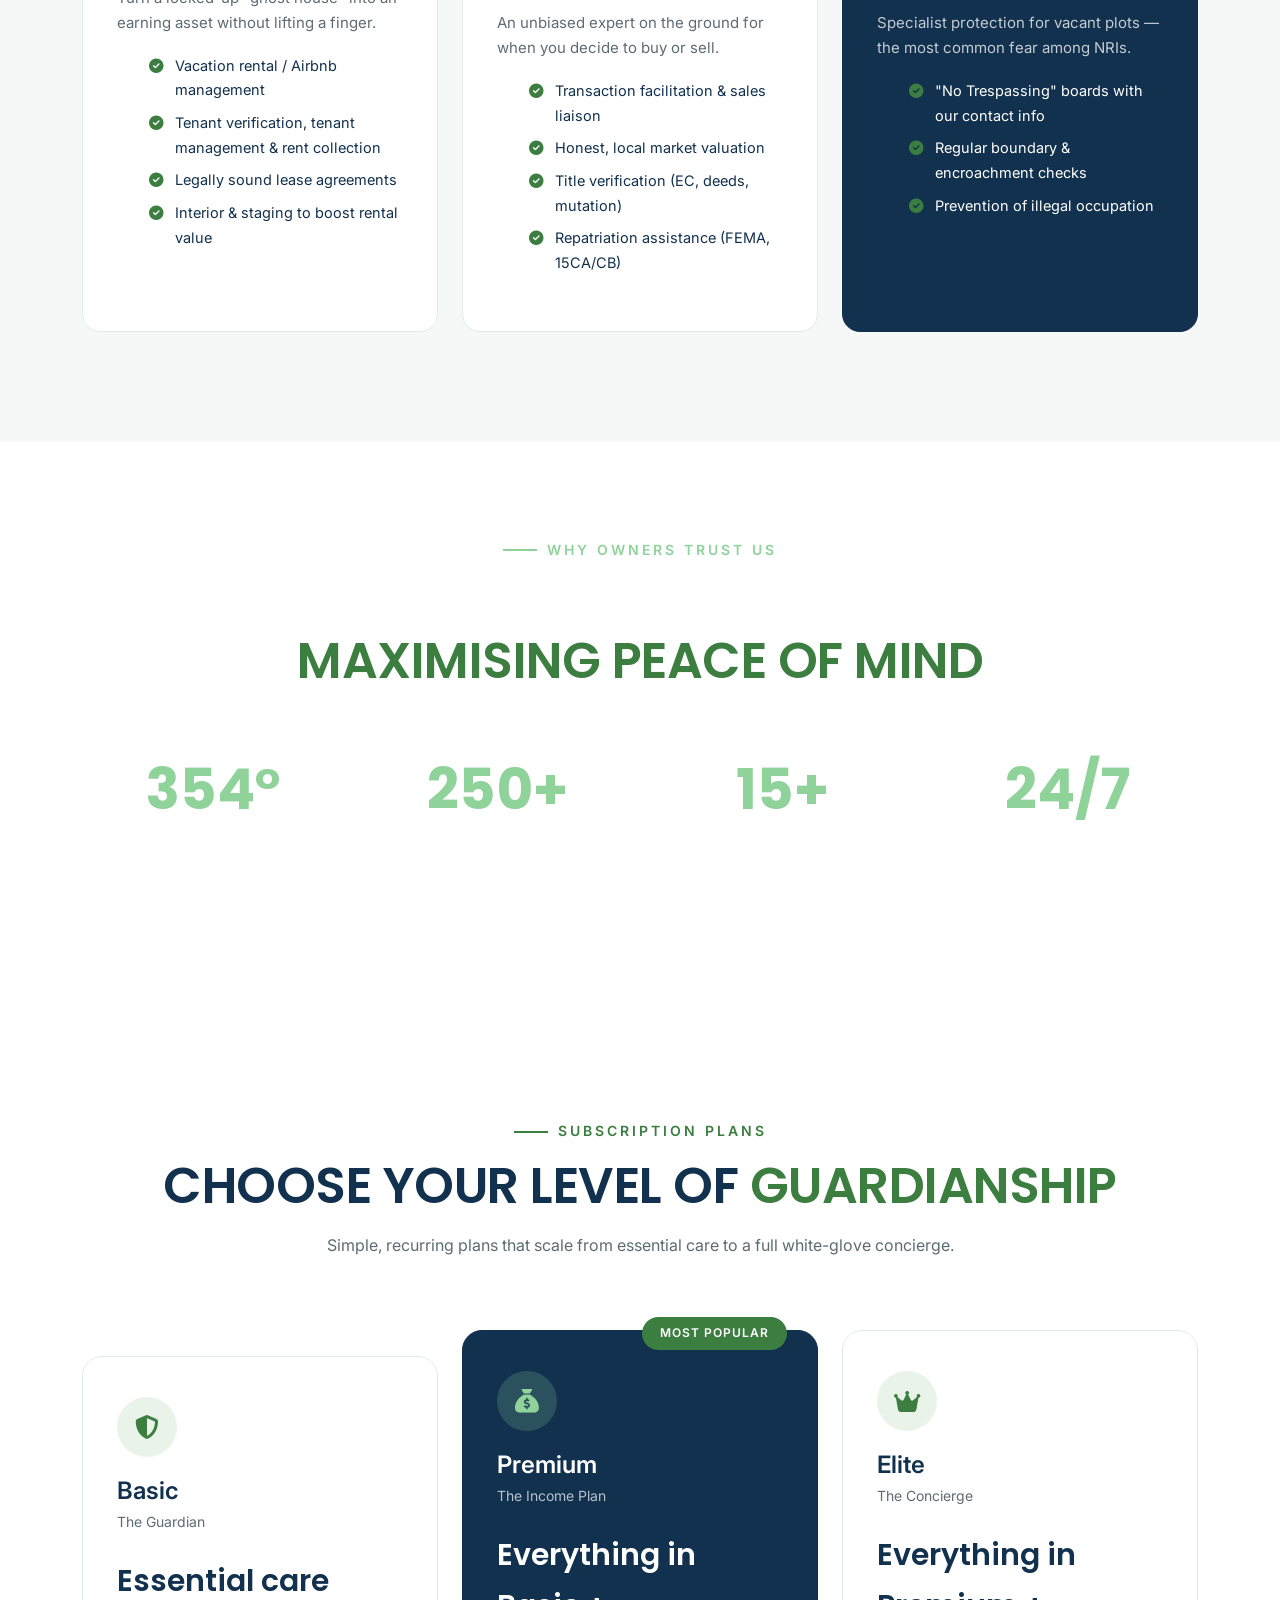
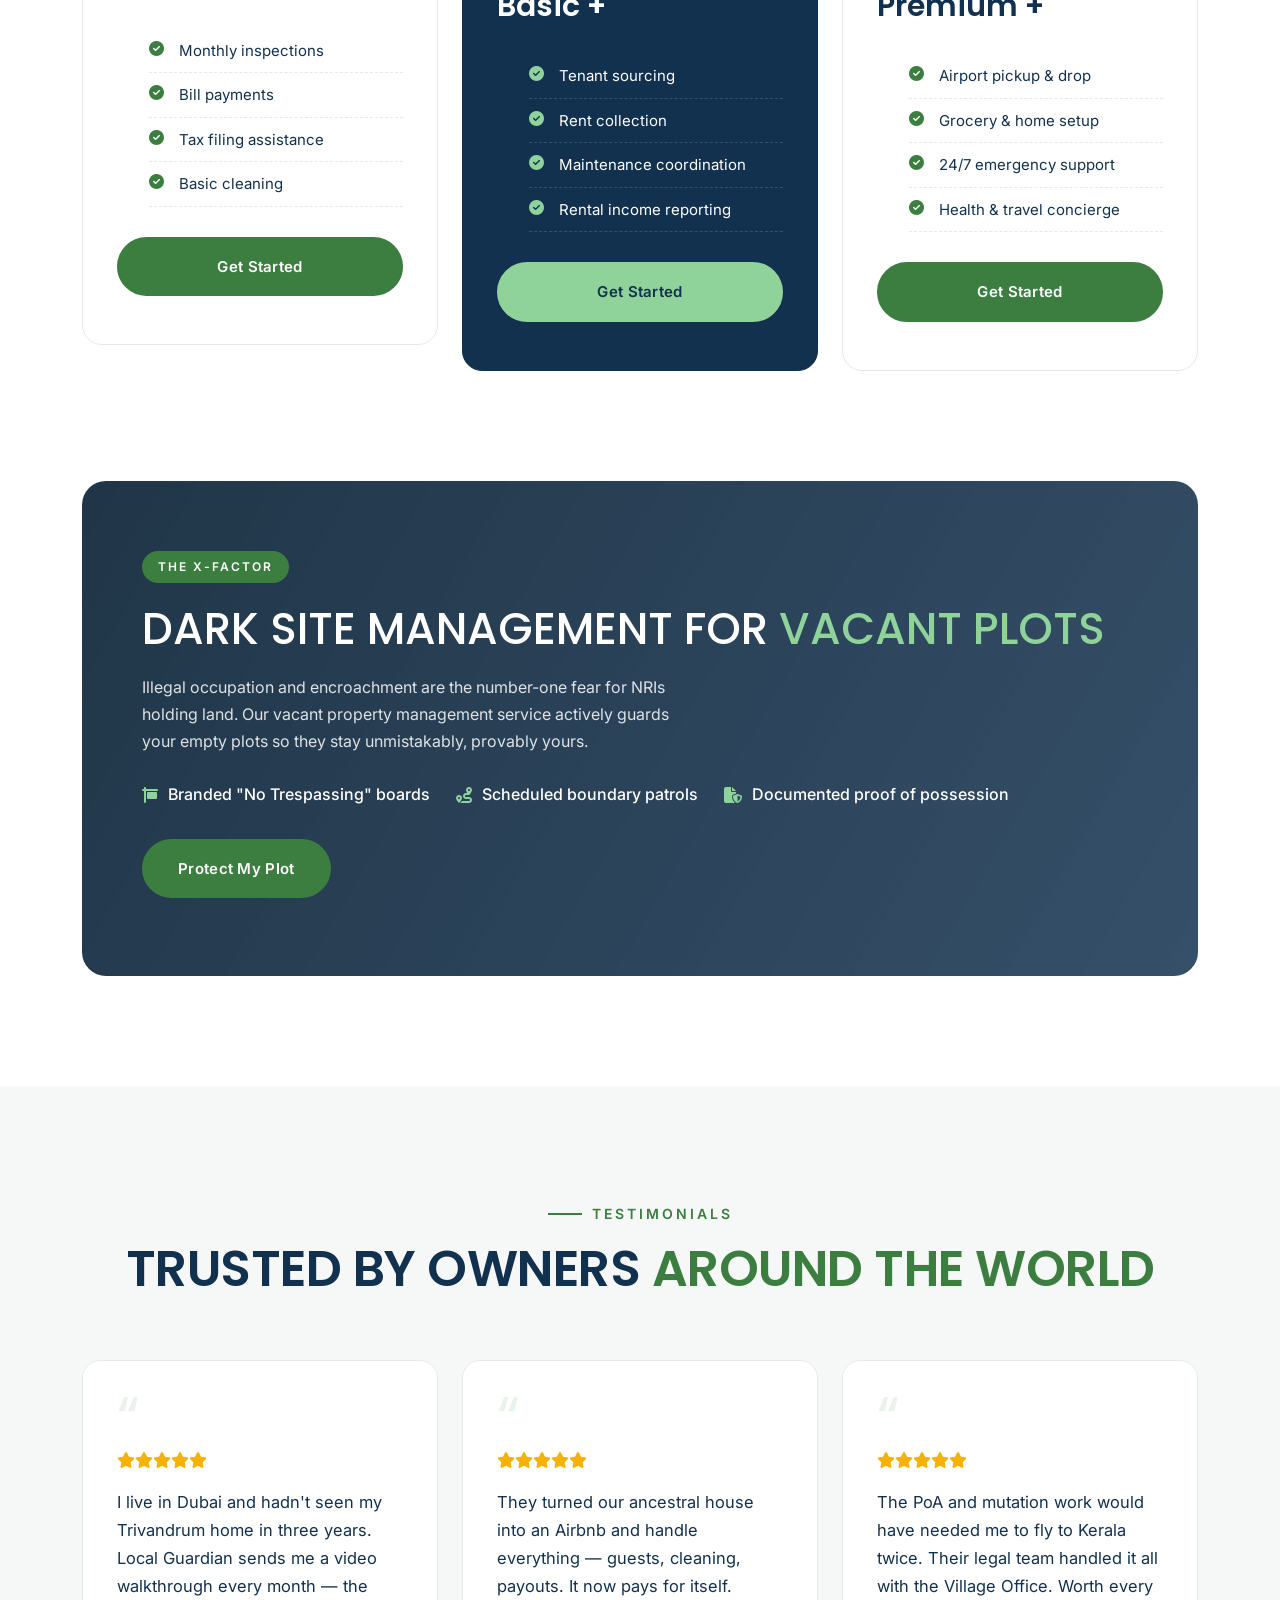
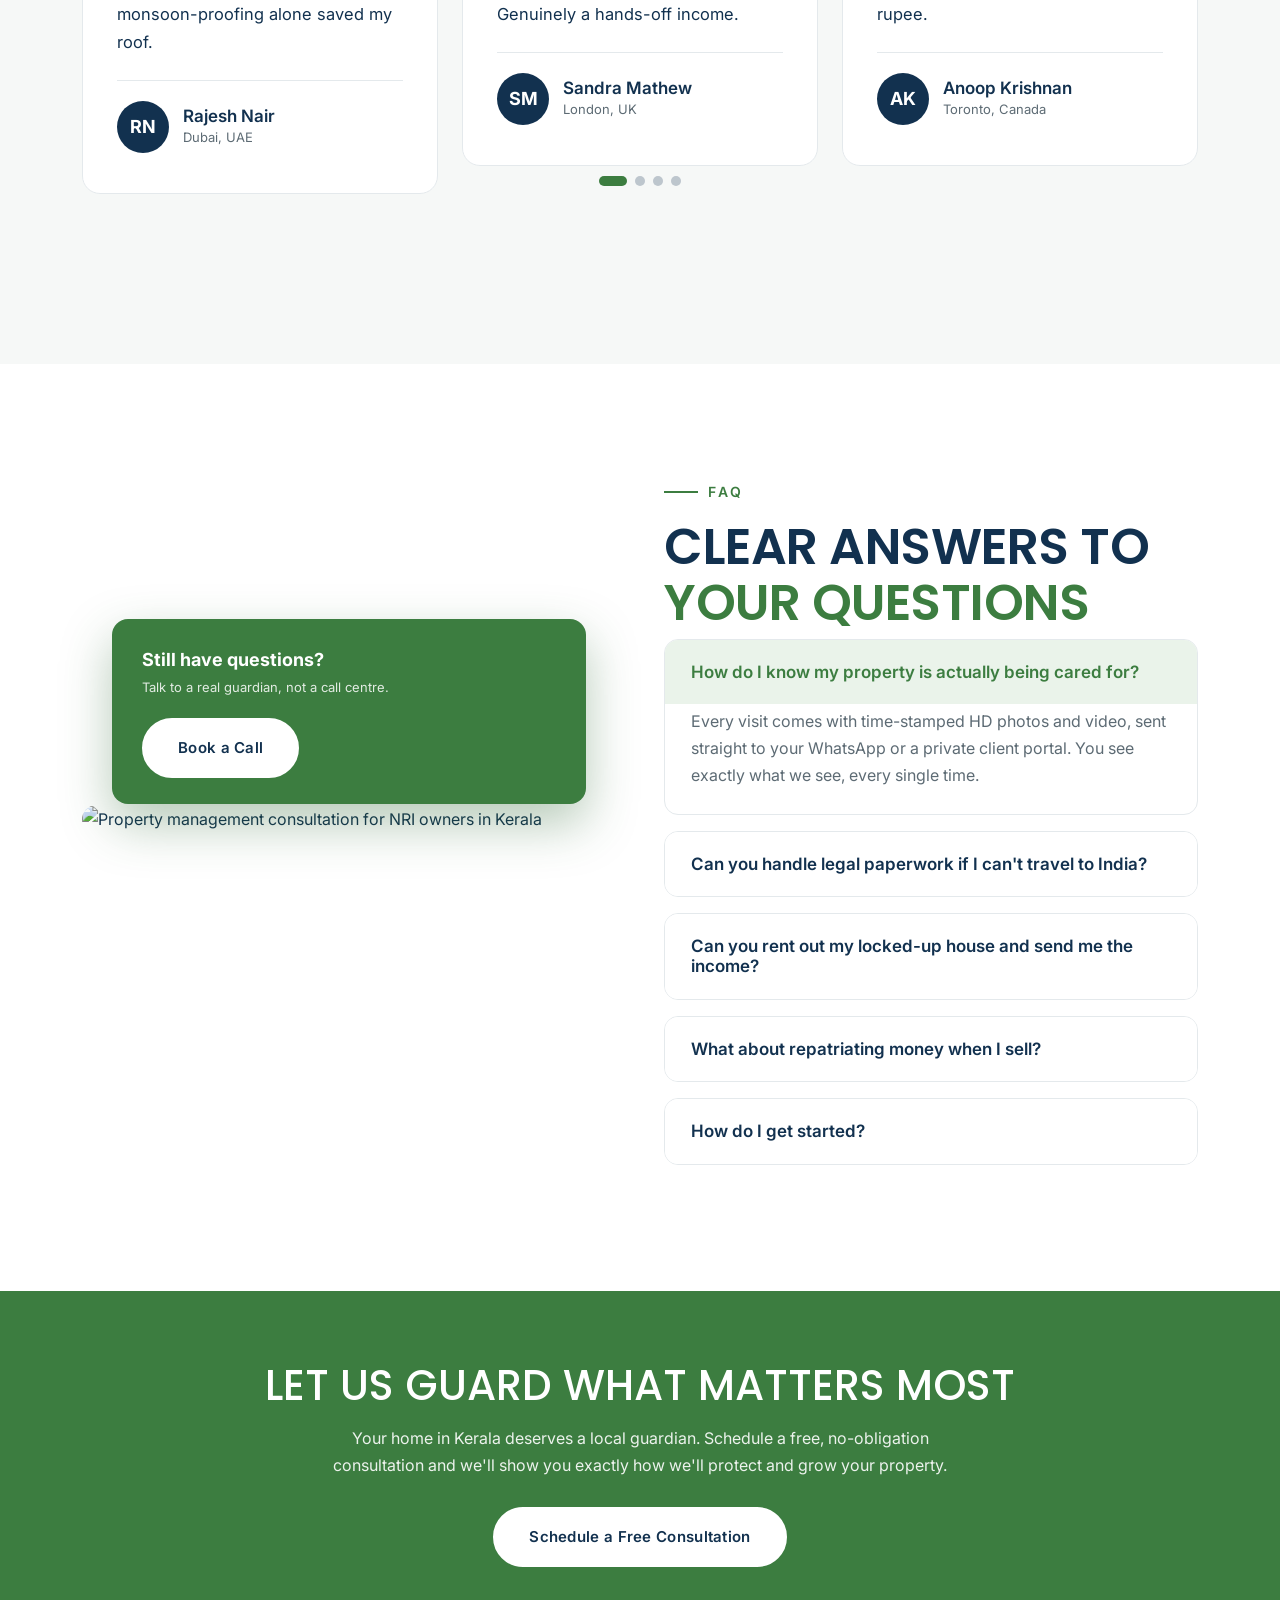
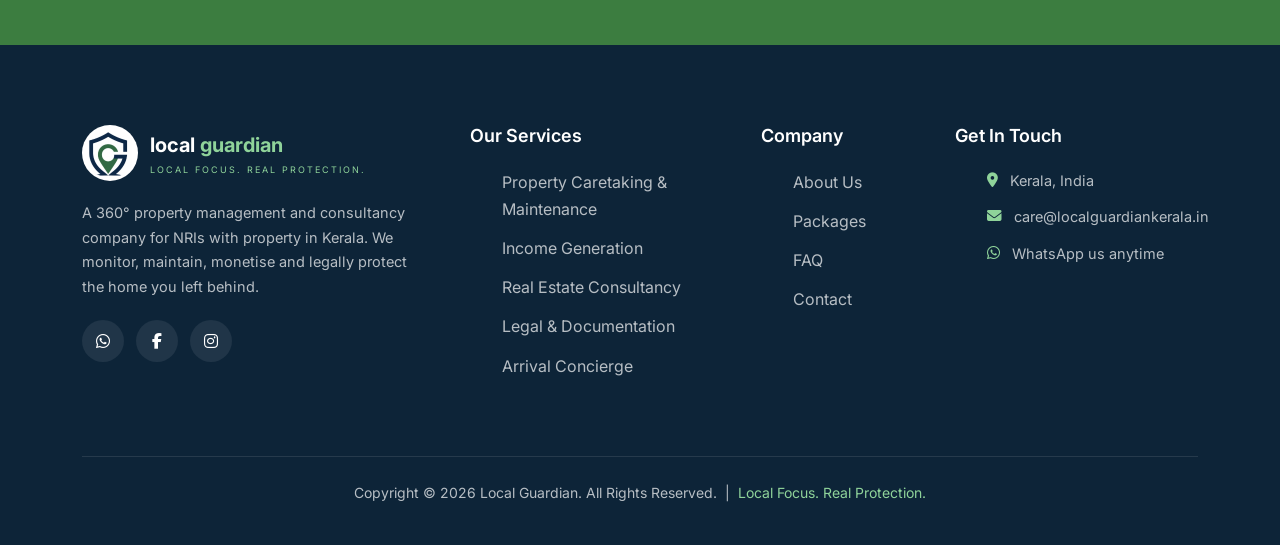
==== commit ad47cc29: "fix:about page images" ====
--- a/index.html
+++ b/index.html
@@ -177,7 +177,7 @@
                 <div class="col-lg-6">
                     <div class="about-us-images">
                         <div class="about-img-main">
-                            <figure><img src="https://images.unsplash.com/photo-1580587771525-78b9dba3b914?auto=format&fit=crop&w=900&q=80" alt="NRI property management in Kerala — home cared for by Local Guardian property caretakers"></figure>
+                            <figure><img src="images/local_guardian.png" alt="NRI property management in Kerala — home cared for by Local Guardian property caretakers"></figure>
                         </div>
                         <div class="about-shield">
                             <i class="fa-solid fa-shield-halved"></i>
--- a/styles.css
+++ b/styles.css
@@ -397,6 +397,11 @@
 
 .emergency-float { position: fixed; right: 20px; bottom: 146px; width: 76px; height: 76px; border-radius: 50%; background: #fff; display: flex; align-items: center; justify-content: center; z-index: 900; box-shadow: 0 4px 14px rgba(220,53,69,.45); transition: all .3s; }
 .emergency-float img { width: 88%; height: 88%; object-fit: contain; }
+@media (max-width: 480px) {
+    .back-top { right: 14px; bottom: 16px; width: 42px; height: 42px; }
+    .whatsapp-float { right: 14px; bottom: 66px; width: 48px; height: 48px; font-size: 22px; }
+    .emergency-float { right: 12px; bottom: 122px; width: 58px; height: 58px; }
+}
 .emergency-float::after { content: '+91 88484 98542'; position: absolute; right: calc(100% + 12px); top: 50%; transform: translateY(-50%) scale(.9); background: var(--dark, #0d2438); color: #fff; font-size: 14px; font-weight: 600; padding: 8px 14px; border-radius: 8px; white-space: nowrap; opacity: 0; pointer-events: none; transition: all .3s; box-shadow: 0 4px 14px rgba(0,0,0,.25); }
 .emergency-float:hover { transform: translateY(-4px); box-shadow: 0 8px 20px rgba(220,53,69,.55); }
 .emergency-float:hover::after { opacity: 1; transform: translateY(-50%) scale(1); }
@@ -409,7 +414,7 @@
 .page-header {
     padding: 210px 0 110px; color: #fff; text-align: center;
     background: linear-gradient(115deg, rgba(13,36,56,.94) 0%, rgba(18,49,79,.86) 45%, rgba(47,102,51,.82) 100%),
-                url('https://images.unsplash.com/photo-1600585154340-be6161a56a0c?auto=format&fit=crop&w=1600&q=80');
+                url('images/local_guardian.png');
     background-size: cover; background-position: center; background-attachment: fixed;
 }
 .page-header h1 { font-family: var(--display-font); font-size: clamp(36px, 5vw, 60px); font-weight: 600; text-transform: uppercase; letter-spacing: -1px; margin-bottom: 14px; }
@@ -443,11 +448,12 @@
 .sister-track { display: flex; width: max-content; gap: 16px; animation: sister-scroll 28s linear infinite; }
 .sister-marquee:hover .sister-track { animation-play-state: paused; }
 .sister-item {
-    display: inline-flex; align-items: center; white-space: nowrap;
-    background: #fff; border: 1px solid var(--line); border-radius: 30px;
-    padding: 16px 32px; font-family: var(--display-font); font-weight: 600;
-    font-size: 17px; color: var(--navy);
-}
+    display: inline-flex; align-items: center; justify-content: center;
+    width: 200px; height: 110px; flex-shrink: 0;
+    background: #fff; border: 1px solid var(--line); border-radius: 18px;
+    padding: 20px;
+}
+.sister-item img { max-width: 100%; max-height: 100%; object-fit: contain; }
 @keyframes sister-scroll {
     from { transform: translateX(0); }
     to { transform: translateX(-50%); }
@@ -494,45 +500,278 @@
 @media (max-width: 767px) { .contact-form-box { padding: 32px 22px; } }
 
 /* ============ Coverage map (About page) ============ */
-.coverage-map { padding: 20px 0 110px; }
+.coverage-map { padding: 30px 0 110px; }
 .km-wrap {
-    --km-bg: var(--sand);
-    --km-ink: var(--navy);
-    --km-sand: #e4ddcd;
-    --km-sand-line: var(--line);
-    --km-green: var(--green);
-    --km-green-deep: var(--green-deep);
-    --km-muted: var(--grey);
-    background: var(--km-bg);
-    color: var(--km-ink);
-    padding: 40px 32px;
+    background: #ffffff;
+    color: var(--navy);
+    padding: 40px 36px;
+    border-radius: 24px;
+    border: 1px solid var(--line);
+    box-shadow: 0 16px 40px -10px rgba(18, 49, 79, 0.07);
+    box-sizing: border-box;
+    position: relative;
+    overflow: hidden;
+}
+.km-wrap::before {
+    content: '';
+    position: absolute;
+    top: 0; left: 0; right: 0;
+    height: 4px;
+    background: linear-gradient(90deg, var(--green), #52a858, var(--navy));
+}
+.km-wrap *, .km-wrap *::before, .km-wrap *::after { box-sizing: border-box; }
+.km-body { display: flex; gap: 40px; align-items: center; }
+.km-map-col {
+    flex: 0 0 auto;
+    width: 44%;
+    max-width: 320px;
+    position: relative;
+    padding: 18px 14px 14px;
+    background: var(--sand);
     border-radius: 20px;
     border: 1px solid var(--line);
-    box-sizing: border-box;
-}
-.km-wrap *, .km-wrap *::before, .km-wrap *::after { box-sizing: border-box; }
-.km-body { display: flex; gap: 36px; align-items: flex-start; }
-.km-map-col { flex: 0 0 auto; width: 46%; max-width: 300px; }
+    text-align: center;
+}
+.km-map-badge {
+    display: inline-flex;
+    align-items: center;
+    gap: 6px;
+    font-size: 11.5px;
+    font-weight: 700;
+    letter-spacing: .04em;
+    color: var(--green-deep);
+    background: #ffffff;
+    padding: 4px 12px;
+    border-radius: 20px;
+    border: 1px solid rgba(60, 125, 64, 0.2);
+    margin-bottom: 12px;
+    box-shadow: 0 2px 6px rgba(0,0,0,0.03);
+}
 .km-svg { width: 100%; height: auto; display: block; overflow: visible; }
-.district { fill: var(--km-sand); stroke: var(--km-bg); stroke-width: 1.6; cursor: pointer; transition: fill .18s ease; }
-.district:hover, .district:focus { fill: var(--km-green); outline: none; }
-.district.is-selected { fill: var(--km-green-deep); }
-.district.is-covered { fill: var(--km-green-deep); }
-.district.is-covered:hover, .district.is-covered:focus { fill: var(--km-green); }
-.km-info-col { flex: 1 1 auto; min-width: 0; }
+
+/* All 14 Kerala districts in green */
+.district {
+    fill: #3c7d40;
+    stroke: #ffffff;
+    stroke-width: 1.6;
+    cursor: pointer;
+    transition: fill .2s cubic-bezier(0.16, 1, 0.3, 1), stroke-width .2s ease, filter .2s ease;
+}
+.district:hover,
+.district:focus,
+.district.is-hovered {
+    fill: #54b859;
+    stroke: #ffffff;
+    stroke-width: 2.2;
+    filter: drop-shadow(0 0 10px rgba(60, 125, 64, 0.6));
+    outline: none;
+}
+.district.is-selected {
+    fill: #1f4a24;
+    stroke: #ffffff;
+    stroke-width: 2.4;
+    filter: drop-shadow(0 0 12px rgba(31, 74, 36, 0.65));
+}
+
+.km-info-col { flex: 1 1 auto; min-width: 0; display: flex; flex-direction: column; gap: 18px; }
+
+/* Dynamic District Focus Card */
 .km-info-card {
-    display: flex; flex-direction: column; gap: 2px;
-    padding-bottom: 16px; margin-bottom: 16px;
-    border-bottom: 1px solid var(--km-sand-line);
-    min-height: 52px; justify-content: flex-end;
-}
-.km-info-label { font-size: 11px; letter-spacing: .1em; text-transform: uppercase; color: var(--km-muted); }
-.km-info-name { font-family: var(--display-font); font-size: 18px; line-height: 1.4; font-weight: 600; color: var(--km-green-deep); transition: opacity .15s ease; }
-.km-list { list-style: none; margin: 0; padding: 0; display: grid; grid-template-columns: 1fr 1fr; gap: 6px 16px; }
-.km-list li { font-size: 13px; color: var(--km-muted); padding: 3px 0; cursor: pointer; transition: color .15s ease; }
-.km-list li:hover, .km-list li.is-active { color: var(--km-green-deep); font-weight: 600; }
+    display: flex;
+    flex-direction: column;
+    gap: 6px;
+    padding: 18px 22px;
+    background: var(--sand);
+    border-radius: 16px;
+    border: 1px solid var(--line);
+    transition: all .25s ease;
+}
+.km-info-card.is-active-card {
+    border-color: rgba(60, 125, 64, 0.35);
+    background: #f0f7f1;
+    box-shadow: 0 4px 16px rgba(60, 125, 64, 0.08);
+}
+.km-info-header-row {
+    display: flex;
+    align-items: center;
+    justify-content: space-between;
+    gap: 10px;
+    flex-wrap: wrap;
+}
+.km-info-label {
+    font-size: 11px;
+    font-weight: 700;
+    letter-spacing: .1em;
+    text-transform: uppercase;
+    color: var(--green);
+    display: inline-flex;
+    align-items: center;
+    gap: 6px;
+}
+.km-info-badge {
+    display: inline-flex;
+    align-items: center;
+    gap: 6px;
+    font-size: 11px;
+    font-weight: 600;
+    padding: 3px 10px;
+    border-radius: 20px;
+    background: #ffffff;
+    color: var(--navy);
+    border: 1px solid var(--line);
+}
+.km-info-name {
+    font-family: var(--display-font);
+    font-size: 22px;
+    line-height: 1.3;
+    font-weight: 700;
+    color: var(--navy);
+    transition: all .18s ease;
+}
+.km-info-details {
+    font-size: 13px;
+    color: var(--grey);
+    line-height: 1.55;
+    margin: 0;
+}
+.km-info-details b {
+    color: var(--navy);
+}
+
+/* 14 District Grid Header */
+.km-districts-header {
+    display: flex;
+    align-items: center;
+    justify-content: space-between;
+    margin-bottom: -6px;
+}
+.km-districts-title {
+    font-size: 12.5px;
+    font-weight: 700;
+    letter-spacing: .08em;
+    text-transform: uppercase;
+    color: var(--grey);
+}
+.km-districts-count {
+    font-size: 11.5px;
+    font-weight: 600;
+    color: var(--green-deep);
+    background: var(--green-soft);
+    padding: 2px 10px;
+    border-radius: 12px;
+}
+
+/* 14 District Interactive Grid */
+.km-grid {
+    list-style: none;
+    margin: 0;
+    padding: 0;
+    display: grid;
+    grid-template-columns: repeat(2, 1fr);
+    gap: 8px 12px;
+}
+.km-district-card {
+    display: flex;
+    align-items: center;
+    justify-content: space-between;
+    padding: 7px 12px;
+    border-radius: 10px;
+    background: var(--sand);
+    border: 1px solid var(--line);
+    cursor: pointer;
+    transition: all .2s cubic-bezier(0.16, 1, 0.3, 1);
+    user-select: none;
+}
+.km-district-card-left {
+    display: flex;
+    align-items: center;
+    gap: 8px;
+    min-width: 0;
+}
+.km-dot {
+    width: 7px;
+    height: 7px;
+    border-radius: 50%;
+    background: var(--green);
+    flex-shrink: 0;
+    transition: transform .2s ease, background .2s ease;
+}
+.km-district-name {
+    font-size: 13px;
+    font-weight: 600;
+    color: var(--navy);
+    white-space: nowrap;
+    overflow: hidden;
+    text-overflow: ellipsis;
+    transition: color .18s ease;
+}
+.km-district-zone {
+    font-size: 10px;
+    color: var(--grey);
+    text-transform: uppercase;
+    letter-spacing: .04em;
+    padding: 2px 6px;
+    background: #ffffff;
+    border-radius: 6px;
+    border: 1px solid rgba(0,0,0,0.06);
+    flex-shrink: 0;
+}
+.km-district-card:hover,
+.km-district-card.is-active {
+    background: #eaf5eb;
+    border-color: var(--green);
+    transform: translateY(-1px);
+    box-shadow: 0 4px 12px rgba(60, 125, 64, 0.12);
+}
+.km-district-card:hover .km-district-name,
+.km-district-card.is-active .km-district-name {
+    color: var(--green-deep);
+    font-weight: 700;
+}
+.km-district-card:hover .km-dot,
+.km-district-card.is-active .km-dot {
+    background: #1f4a24;
+    transform: scale(1.4);
+}
+
+/* Trust Stats Bar */
+.km-stats-bar {
+    display: grid;
+    grid-template-columns: repeat(4, 1fr);
+    gap: 10px;
+    padding-top: 14px;
+    border-top: 1px solid var(--line);
+}
+.km-stat-item {
+    text-align: center;
+    padding: 8px 6px;
+    background: var(--sand);
+    border-radius: 12px;
+    border: 1px solid var(--line);
+}
+.km-stat-item b {
+    display: block;
+    font-family: var(--display-font);
+    font-size: 16px;
+    font-weight: 700;
+    color: var(--green);
+    line-height: 1.2;
+}
+.km-stat-item span {
+    display: block;
+    font-size: 10.5px;
+    color: var(--grey);
+    line-height: 1.3;
+    margin-top: 2px;
+}
+
 @media (max-width: 991px) {
-    .km-wrap { padding: 30px 22px; }
-    .km-body { flex-direction: column; }
-    .km-map-col { width: 100%; max-width: 260px; margin: 0 auto; }
-}
+    .km-wrap { padding: 30px 20px; }
+    .km-body { flex-direction: column; gap: 30px; }
+    .km-map-col { width: 100%; max-width: 280px; margin: 0 auto; }
+    .km-stats-bar { grid-template-columns: repeat(2, 1fr); gap: 8px; }
+}
+@media (max-width: 575px) {
+    .km-grid { grid-template-columns: 1fr; }
+    .km-stat-item b { font-size: 15px; }
+}
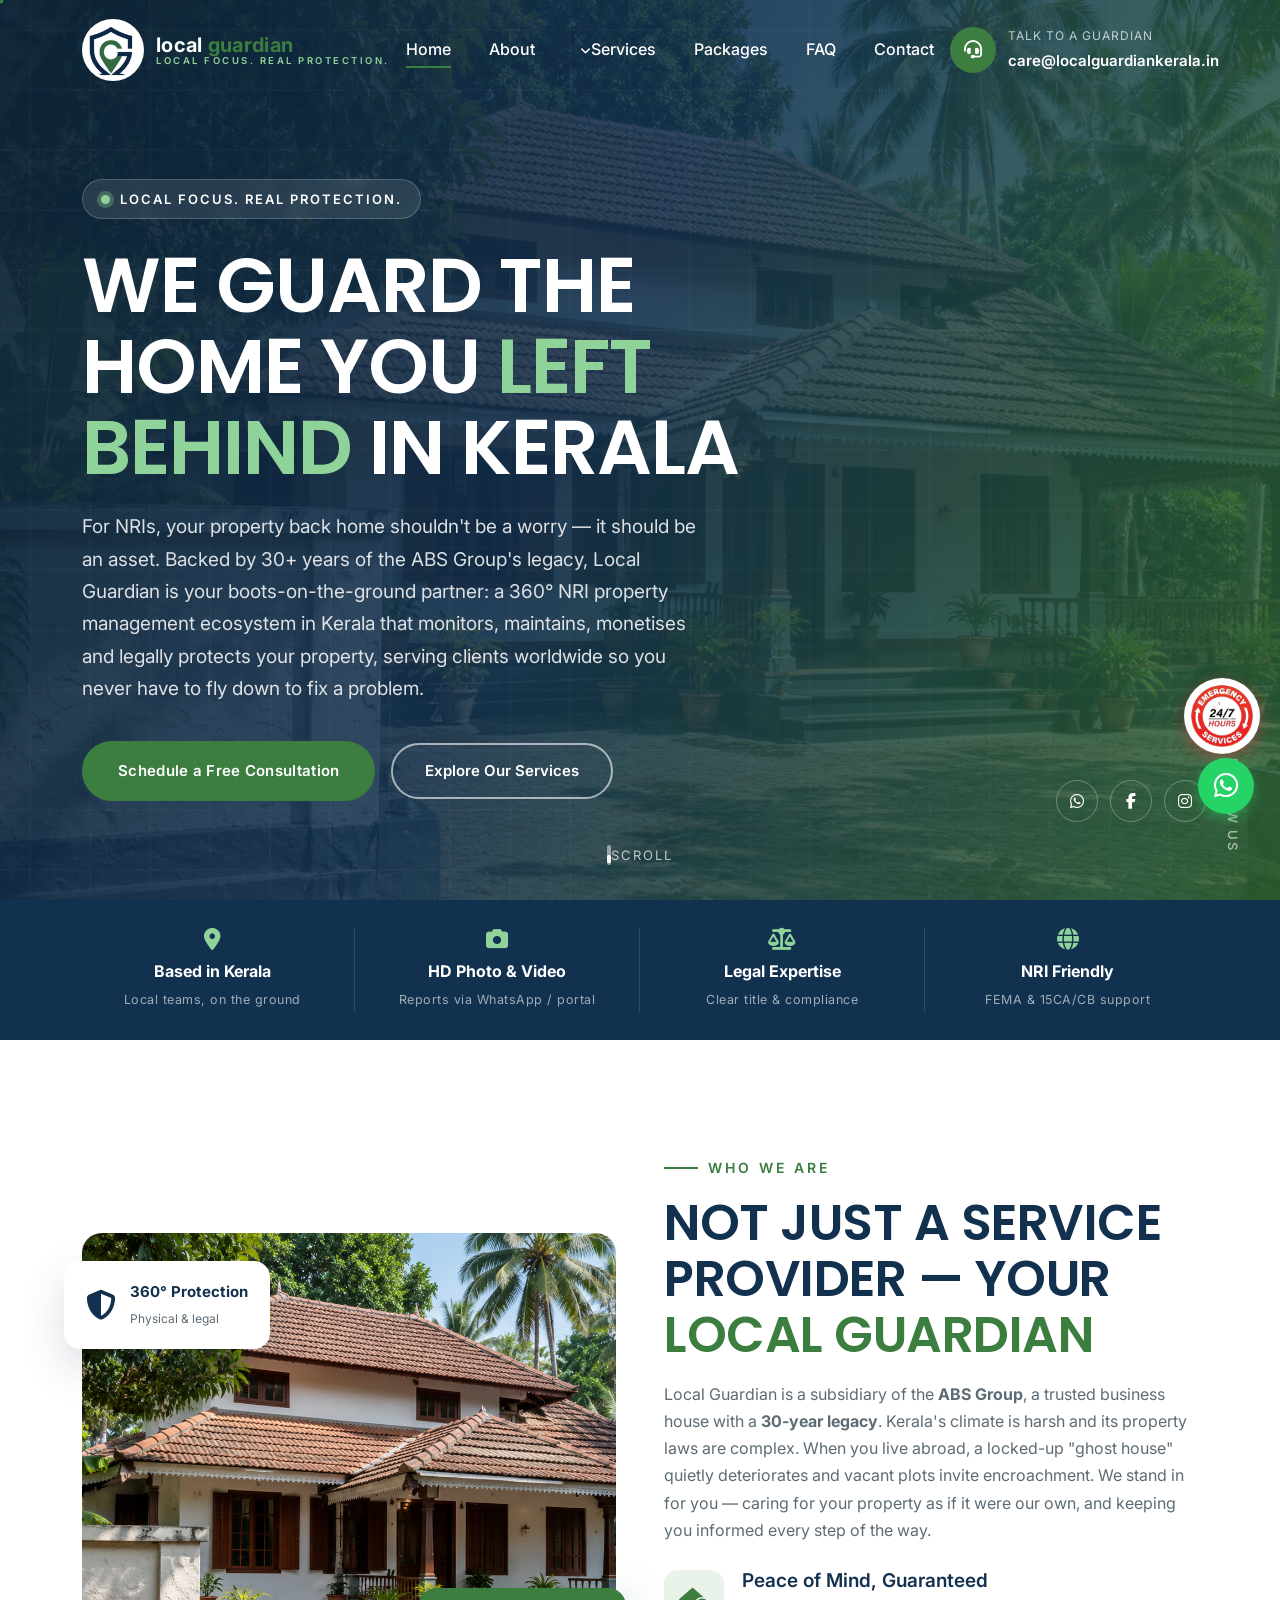
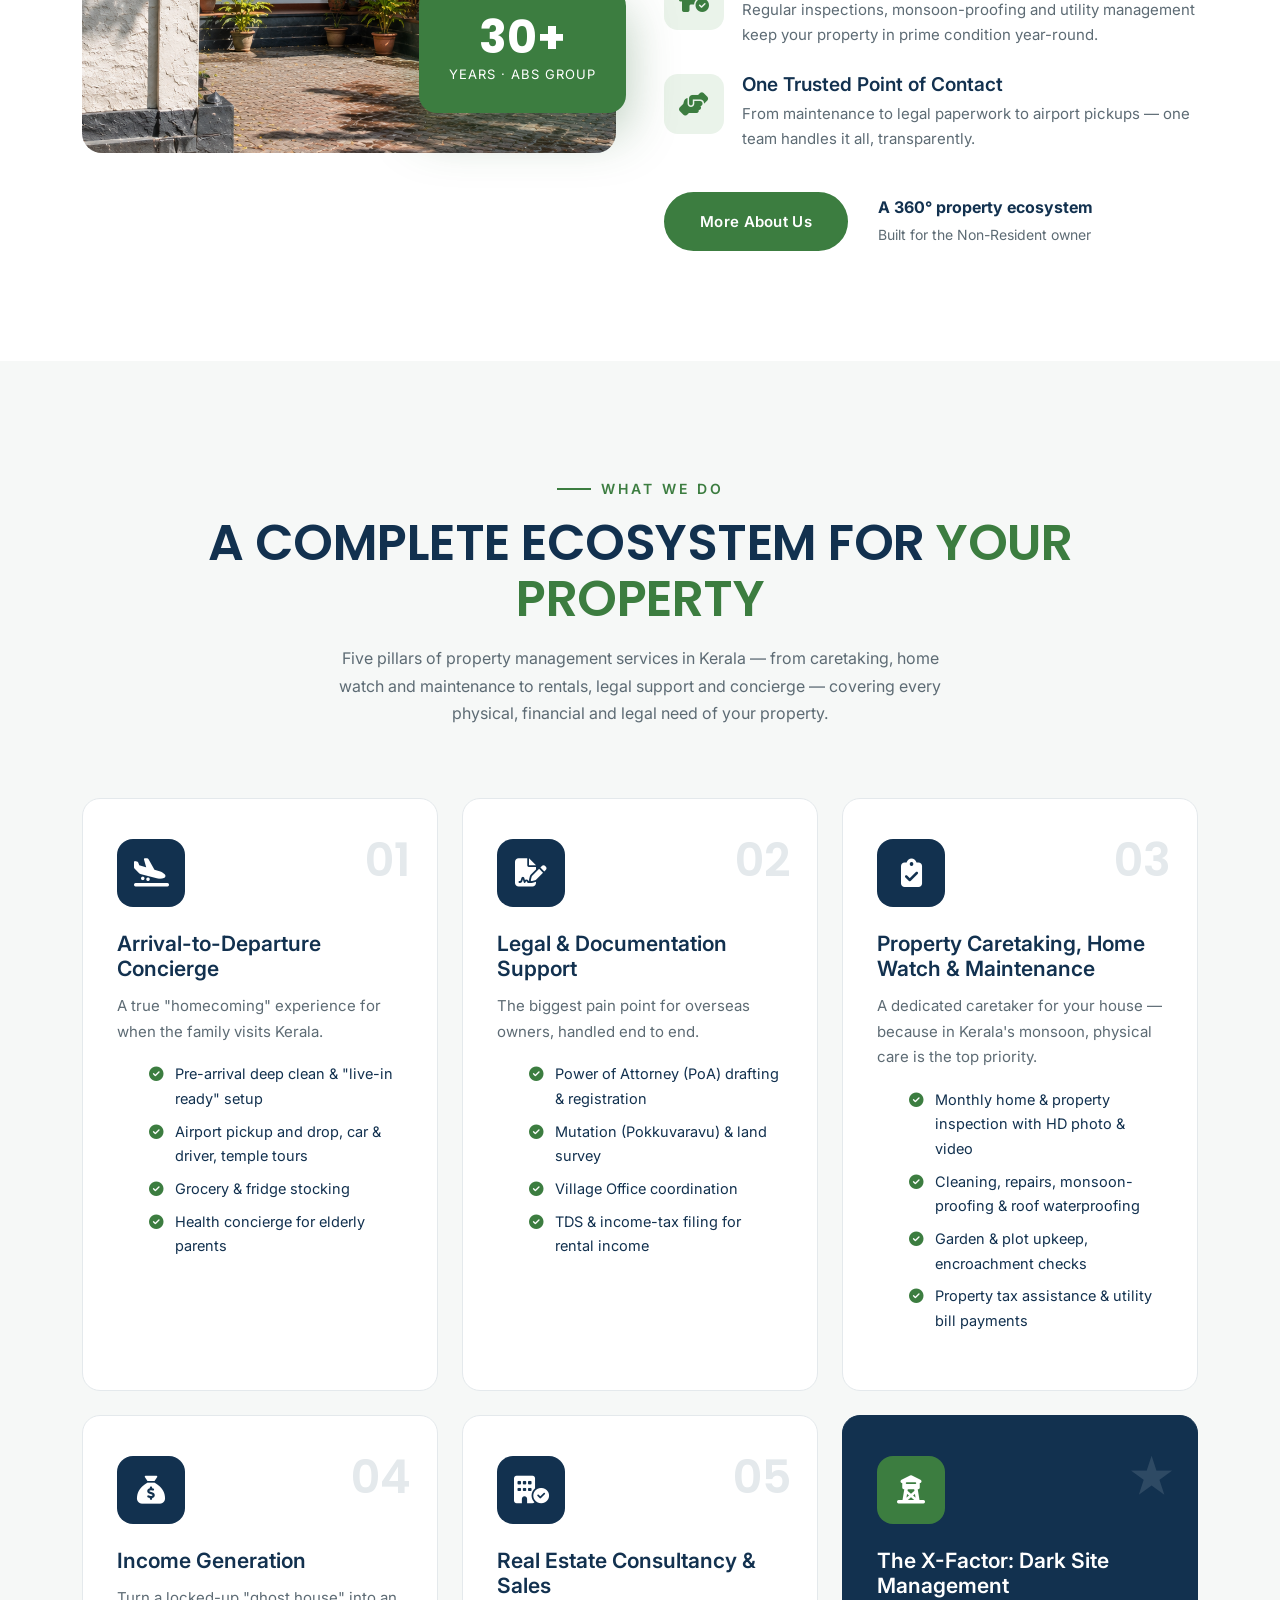
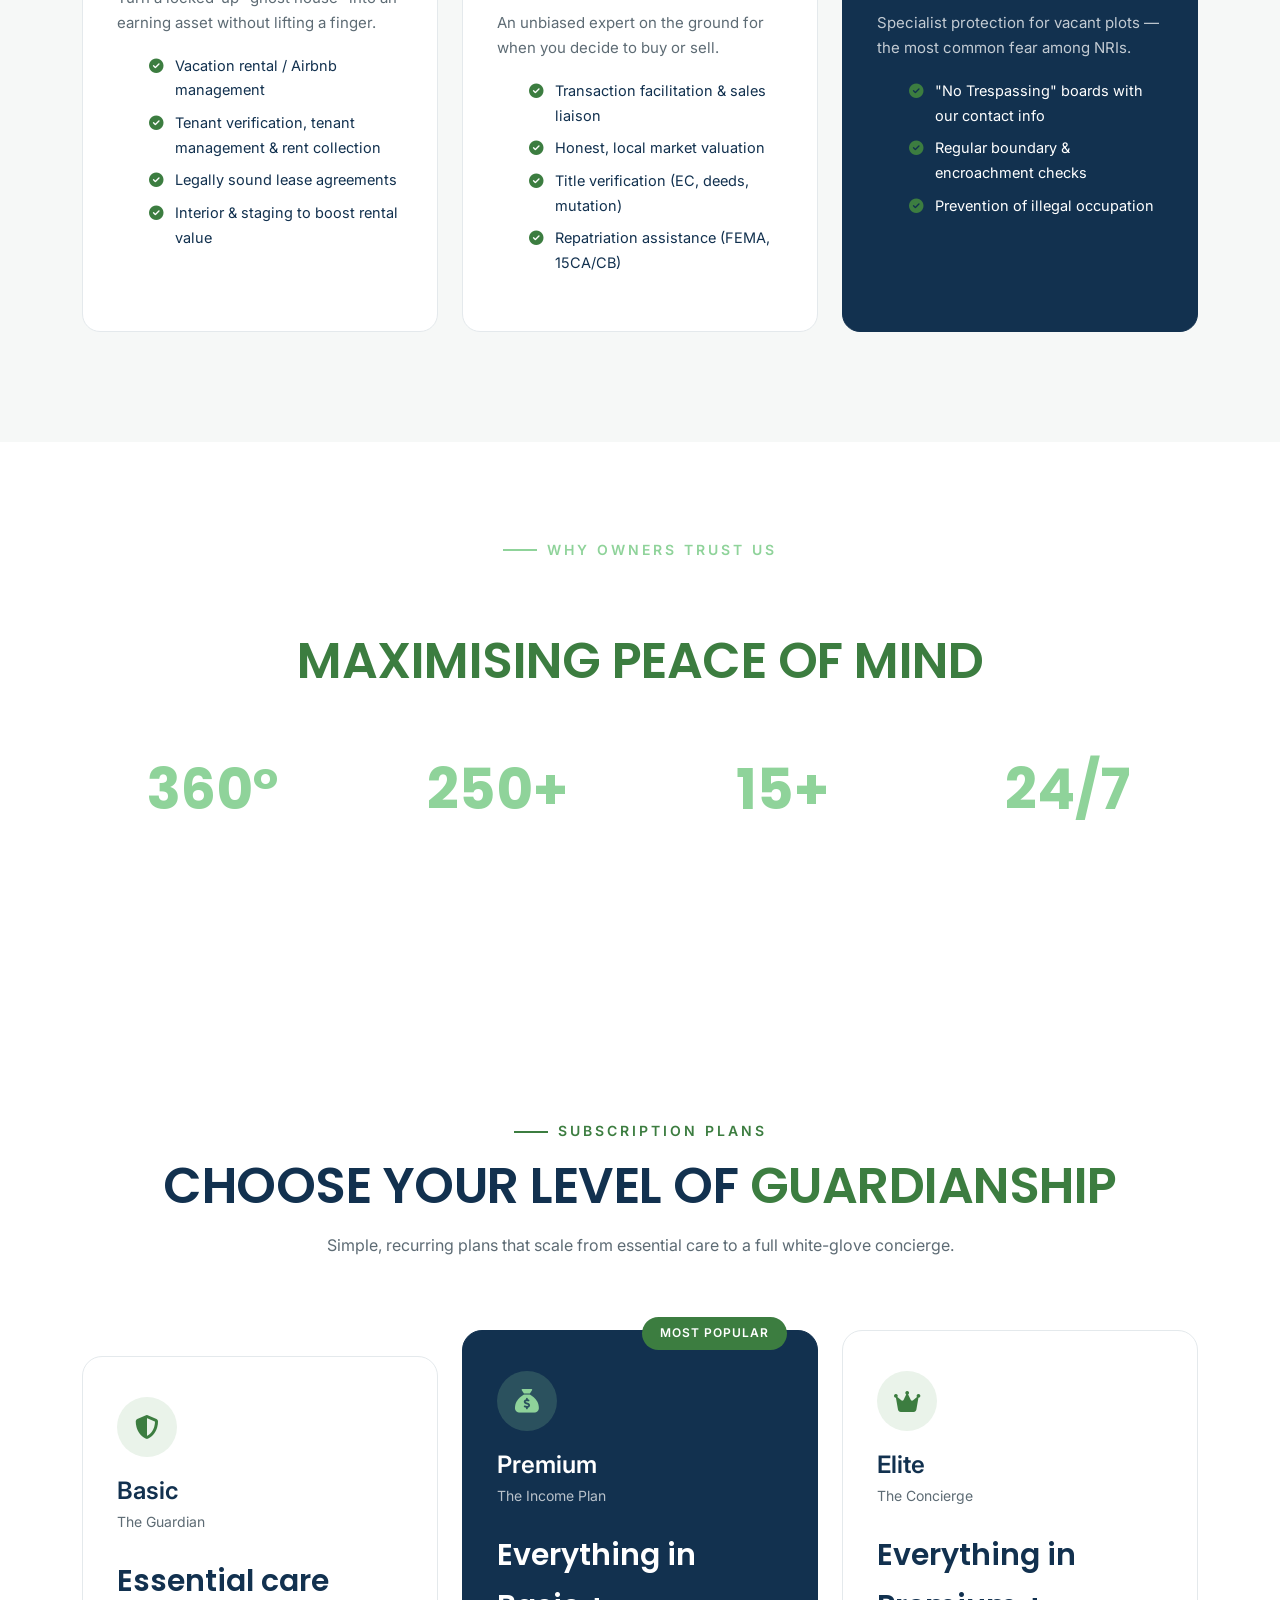
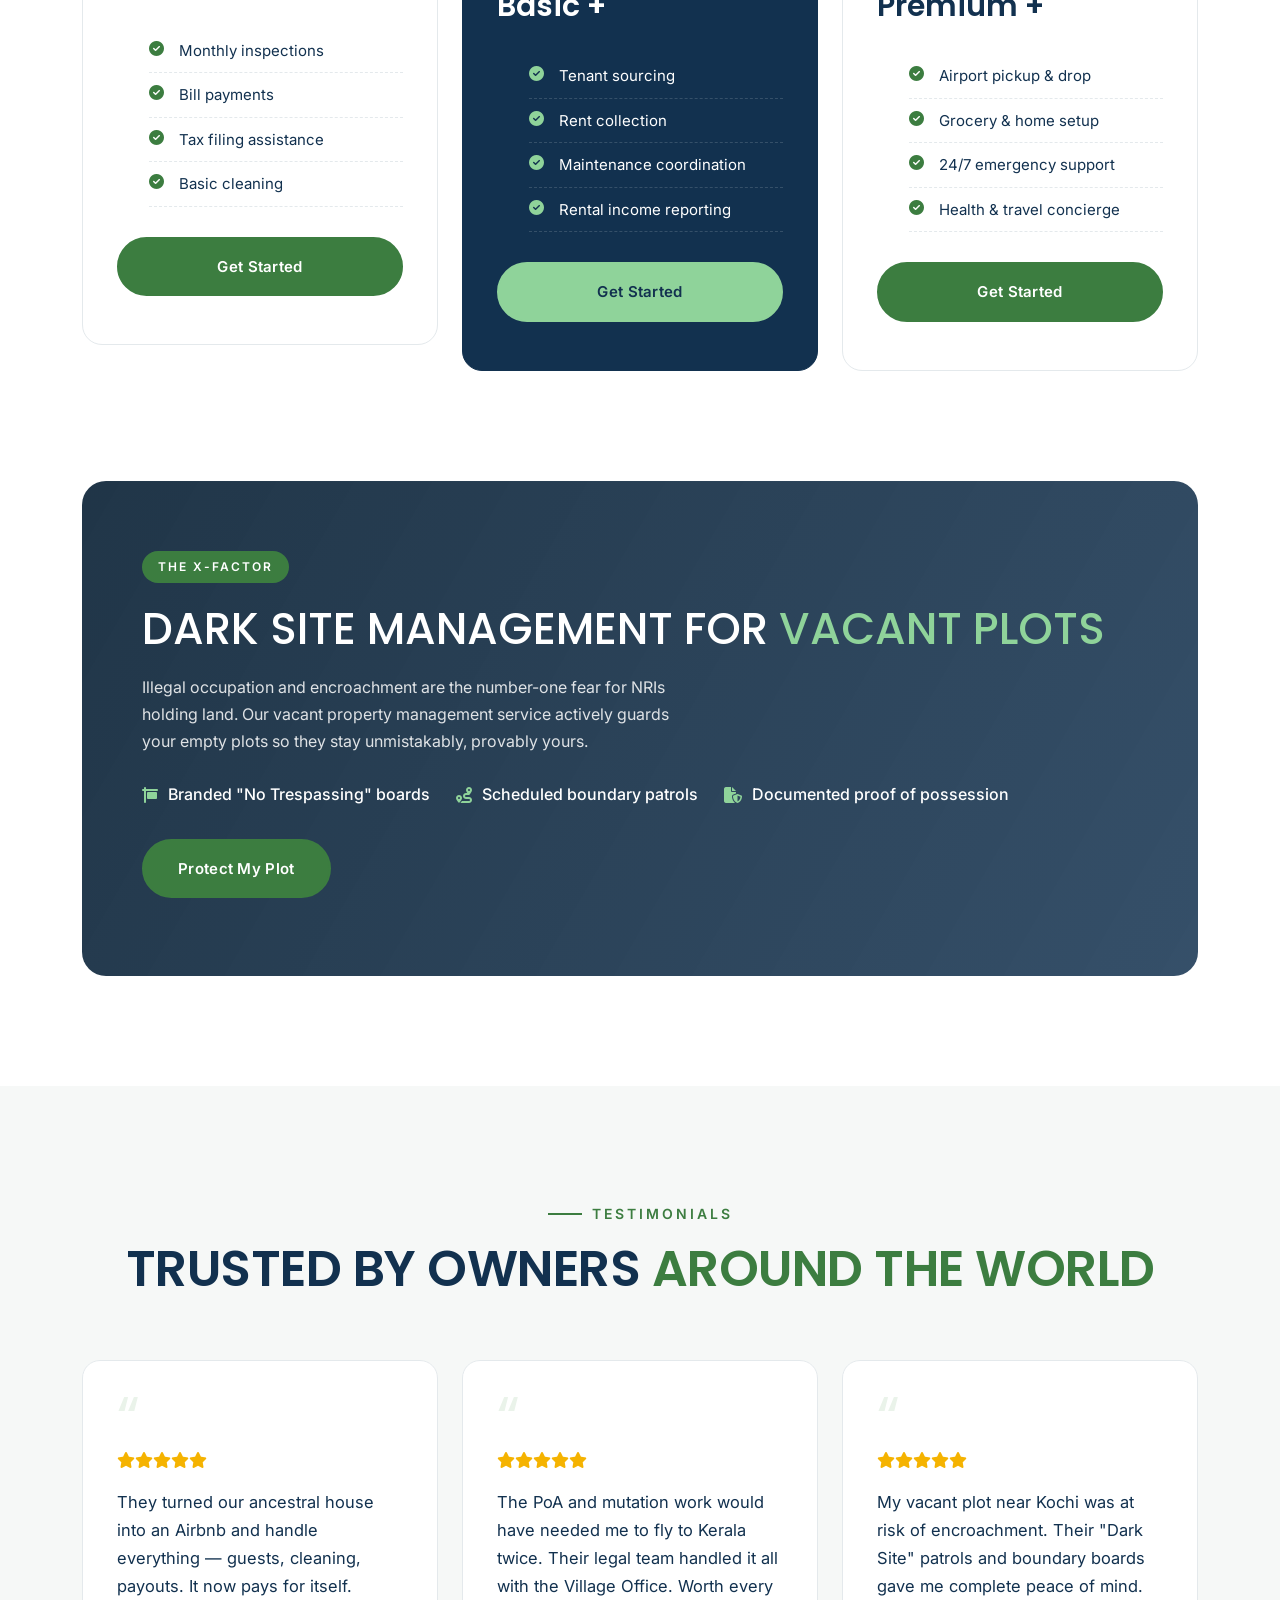
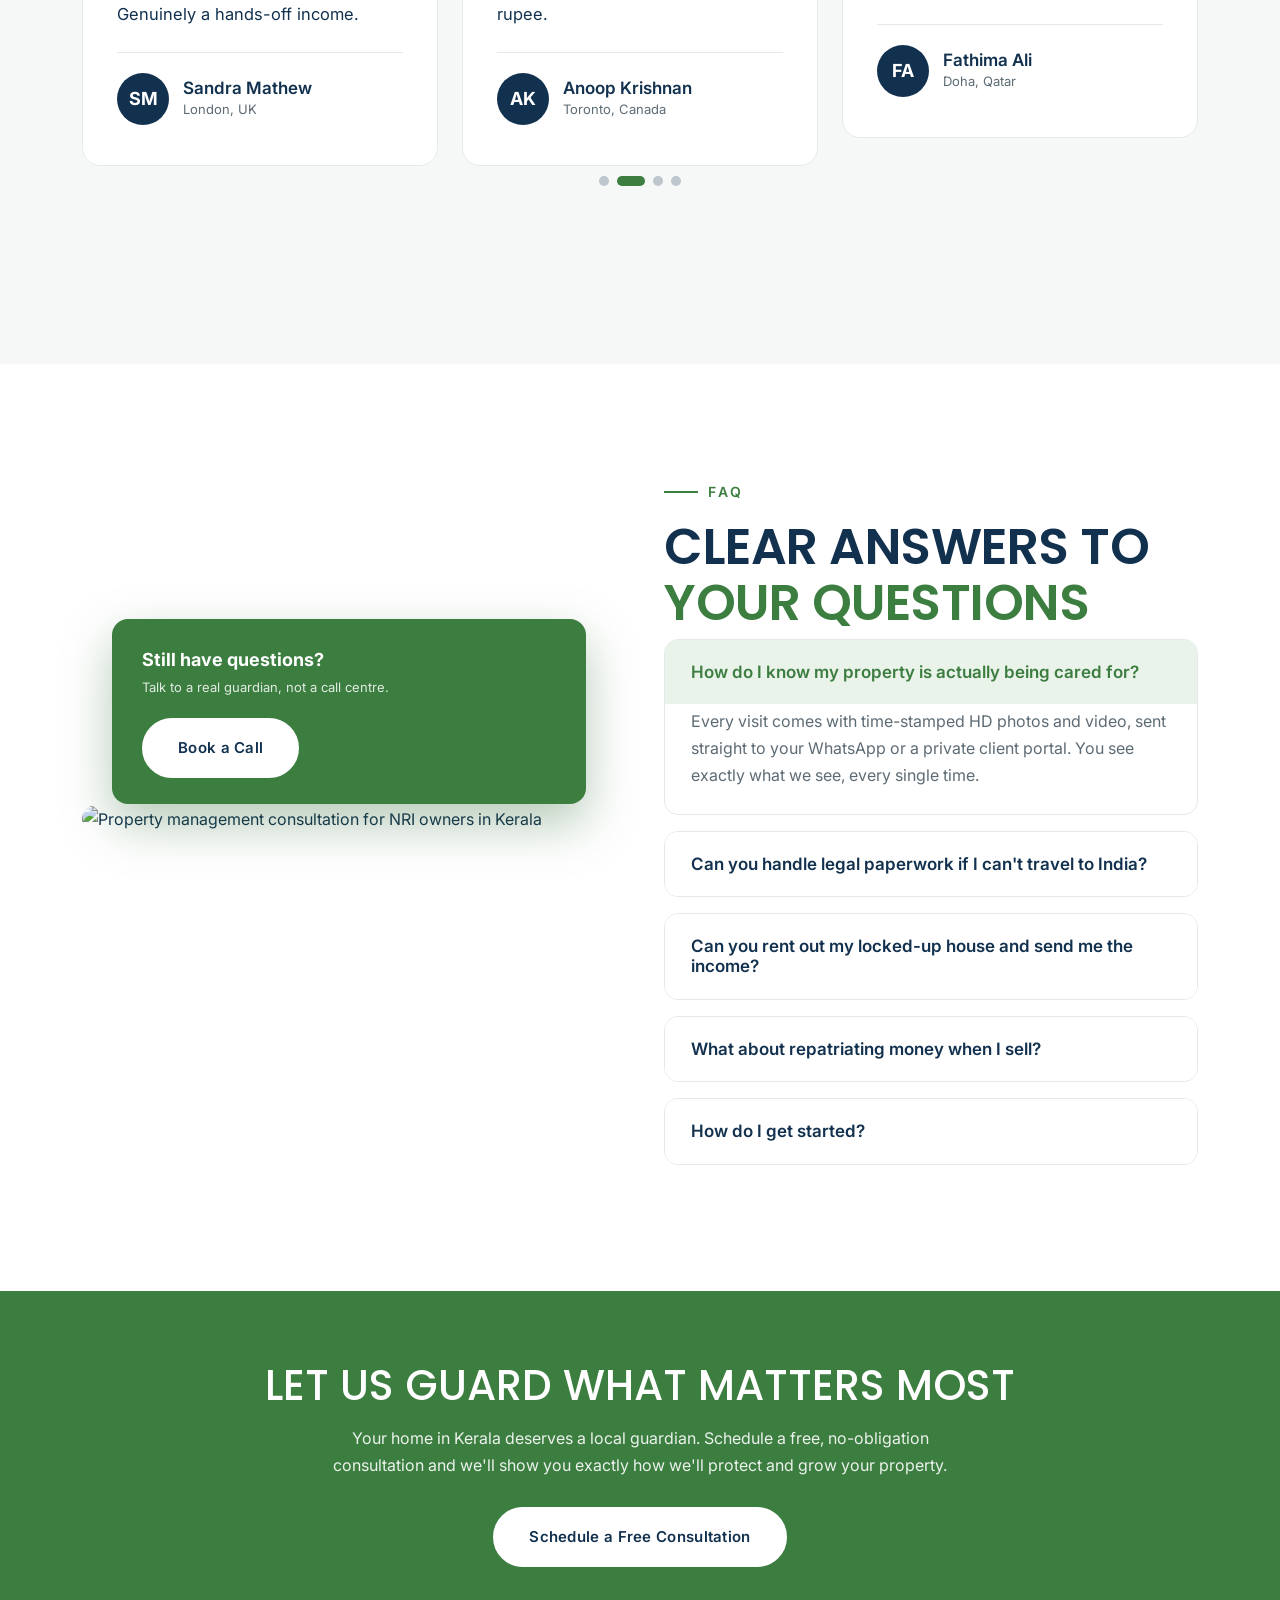
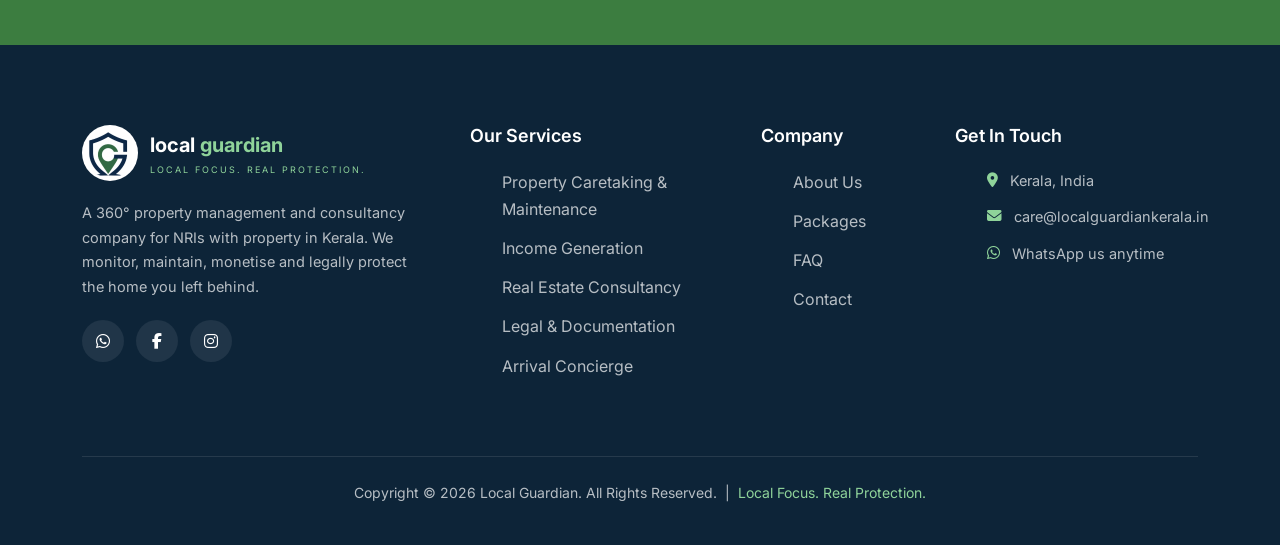
==== commit 39518601: "fix: number changed" ====
--- a/index.html
+++ b/index.html
@@ -44,7 +44,7 @@
         "description": "NRI property management company in Kerala offering property caretaking, home watch and inspection, property maintenance, tenant management, rent collection, property tax assistance and airport pickup and drop services.",
         "url": "https://localguardiankerala.in/",
         "email": "care@localguardiankerala.in",
-        "telephone": "+918848498542",
+        "telephone": "+917592989191",
         "image": "https://localguardiankerala.in/localguardianlogo.jpeg",
         "address": { "@type": "PostalAddress", "addressRegion": "Kerala", "addressCountry": "IN" },
         "areaServed": { "@type": "State", "name": "Kerala" },
@@ -149,7 +149,7 @@
         </div>
         <div class="hero-social-media">
             <ul>
-                <li><a href="https://wa.me/918848498542" target="_blank" rel="noopener" aria-label="WhatsApp"><i class="fa-brands fa-whatsapp"></i></a></li>
+                <li><a href="https://wa.me/917592989191" target="_blank" rel="noopener" aria-label="WhatsApp"><i class="fa-brands fa-whatsapp"></i></a></li>
                 <li><a href="#" aria-label="Facebook"><i class="fab fa-facebook-f"></i></a></li>
                 <li><a href="#" aria-label="Instagram"><i class="fa-brands fa-instagram"></i></a></li>
             </ul>
@@ -365,7 +365,7 @@
                             <li><i class="fa-solid fa-circle-check"></i> Tax filing assistance</li>
                             <li><i class="fa-solid fa-circle-check"></i> Basic cleaning</li>
                         </ul>
-                        <a href="https://wa.me/918848498542?text=Hi%2C%20I%27m%20interested%20in%20the%20Basic%20Plan%20(The%20Guardian)." target="_blank" rel="noopener" class="btn-default">Get Started</a>
+                        <a href="https://wa.me/917592989191?text=Hi%2C%20I%27m%20interested%20in%20the%20Basic%20Plan%20(The%20Guardian)." target="_blank" rel="noopener" class="btn-default">Get Started</a>
                     </div>
                 </div>
                 <div class="col-lg-4 wow fadeInUp" data-wow-delay="0.15s">
@@ -381,7 +381,7 @@
                             <li><i class="fa-solid fa-circle-check"></i> Maintenance coordination</li>
                             <li><i class="fa-solid fa-circle-check"></i> Rental income reporting</li>
                         </ul>
-                        <a href="https://wa.me/918848498542?text=Hi%2C%20I%27m%20interested%20in%20the%20Premium%20Plan%20(The%20Income%20Plan)." target="_blank" rel="noopener" class="btn-default">Get Started</a>
+                        <a href="https://wa.me/917592989191?text=Hi%2C%20I%27m%20interested%20in%20the%20Premium%20Plan%20(The%20Income%20Plan)." target="_blank" rel="noopener" class="btn-default">Get Started</a>
                     </div>
                 </div>
                 <div class="col-lg-4 wow fadeInUp" data-wow-delay="0.3s">
@@ -396,7 +396,7 @@
                             <li><i class="fa-solid fa-circle-check"></i> 24/7 emergency support</li>
                             <li><i class="fa-solid fa-circle-check"></i> Health &amp; travel concierge</li>
                         </ul>
-                        <a href="https://wa.me/918848498542?text=Hi%2C%20I%27m%20interested%20in%20the%20Elite%20Plan%20(The%20Concierge)." target="_blank" rel="noopener" class="btn-default">Get Started</a>
+                        <a href="https://wa.me/917592989191?text=Hi%2C%20I%27m%20interested%20in%20the%20Elite%20Plan%20(The%20Concierge)." target="_blank" rel="noopener" class="btn-default">Get Started</a>
                     </div>
                 </div>
             </div>
@@ -564,7 +564,7 @@
                     </div>
                     <p>A 360° property management and consultancy company for NRIs with property in Kerala. We monitor, maintain, monetise and legally protect the home you left behind.</p>
                     <div class="footer-social">
-                        <a href="https://wa.me/918848498542" target="_blank" rel="noopener" aria-label="WhatsApp"><i class="fa-brands fa-whatsapp"></i></a>
+                        <a href="https://wa.me/917592989191" target="_blank" rel="noopener" aria-label="WhatsApp"><i class="fa-brands fa-whatsapp"></i></a>
                         <a href="#" aria-label="Facebook"><i class="fab fa-facebook-f"></i></a>
                         <a href="#" aria-label="Instagram"><i class="fa-brands fa-instagram"></i></a>
                     </div>
@@ -593,7 +593,7 @@
                     <ul class="footer-contact">
                         <li><i class="fa-solid fa-location-dot"></i><span>Kerala, India</span></li>
                         <li><i class="fa-solid fa-envelope"></i><a href="mailto:care@localguardiankerala.in">care@localguardiankerala.in</a></li>
-                        <li><i class="fa-brands fa-whatsapp"></i><a href="https://wa.me/918848498542" target="_blank" rel="noopener">WhatsApp us anytime</a></li>
+                        <li><i class="fa-brands fa-whatsapp"></i><a href="https://wa.me/917592989191" target="_blank" rel="noopener">WhatsApp us anytime</a></li>
                     </ul>
                 </div>
             </div>
@@ -603,8 +603,8 @@
         </div>
     </footer>
 
-    <a class="emergency-float" href="tel:+918848498542" aria-label="Call our 24/7 emergency service at +91 88484 98542"><img src="images/247-badge.png" alt="24/7 Emergency Service"></a>
-    <a class="whatsapp-float" href="https://wa.me/918848498542" target="_blank" rel="noopener" aria-label="Chat with us on WhatsApp"><i class="fa-brands fa-whatsapp"></i></a>
+    <a class="emergency-float" href="tel:+917592989191" aria-label="Call our 24/7 emergency service at +91 75929 89191"><img src="images/247-badge.png" alt="24/7 Emergency Service"></a>
+    <a class="whatsapp-float" href="https://wa.me/917592989191" target="_blank" rel="noopener" aria-label="Chat with us on WhatsApp"><i class="fa-brands fa-whatsapp"></i></a>
     <button class="back-top" aria-label="Back to top"><i class="fa-solid fa-arrow-up"></i></button>
 
     <!-- Scripts -->
--- a/styles.css
+++ b/styles.css
@@ -402,7 +402,7 @@
     .whatsapp-float { right: 14px; bottom: 66px; width: 48px; height: 48px; font-size: 22px; }
     .emergency-float { right: 12px; bottom: 122px; width: 58px; height: 58px; }
 }
-.emergency-float::after { content: '+91 88484 98542'; position: absolute; right: calc(100% + 12px); top: 50%; transform: translateY(-50%) scale(.9); background: var(--dark, #0d2438); color: #fff; font-size: 14px; font-weight: 600; padding: 8px 14px; border-radius: 8px; white-space: nowrap; opacity: 0; pointer-events: none; transition: all .3s; box-shadow: 0 4px 14px rgba(0,0,0,.25); }
+.emergency-float::after { content: '+91 75929 89191'; position: absolute; right: calc(100% + 12px); top: 50%; transform: translateY(-50%) scale(.9); background: var(--dark, #0d2438); color: #fff; font-size: 14px; font-weight: 600; padding: 8px 14px; border-radius: 8px; white-space: nowrap; opacity: 0; pointer-events: none; transition: all .3s; box-shadow: 0 4px 14px rgba(0,0,0,.25); }
 .emergency-float:hover { transform: translateY(-4px); box-shadow: 0 8px 20px rgba(220,53,69,.55); }
 .emergency-float:hover::after { opacity: 1; transform: translateY(-50%) scale(1); }
 
@@ -466,28 +466,58 @@
 .value-item p { color: var(--grey); font-size: 14.5px; margin: 0; }
 
 /* ============ Contact page ============ */
-.contact-page { padding: 110px 0; }
+.contact-page {
+    position: relative;
+    padding: 110px 0;
+    background: linear-gradient(135deg, rgba(246, 248, 247, 0.92) 0%, rgba(240, 245, 241, 0.95) 100%),
+                url('images/local_guardian.png');
+    background-size: cover;
+    background-position: center;
+    background-attachment: fixed;
+    overflow: hidden;
+}
+.contact-page::before {
+    content: '';
+    position: absolute;
+    inset: 0;
+    background: radial-gradient(circle at 85% 20%, rgba(60, 125, 64, 0.08) 0%, transparent 60%);
+    pointer-events: none;
+}
+.contact-page .container {
+    position: relative;
+    z-index: 2;
+}
 .contact-info-item {
     display: flex; gap: 18px; align-items: flex-start;
-    background: #fff; border: 1px solid var(--line); border-radius: 18px;
+    background: rgba(255, 255, 255, 0.94);
+    backdrop-filter: blur(10px);
+    -webkit-backdrop-filter: blur(10px);
+    border: 1px solid rgba(228, 233, 236, 0.85);
+    border-radius: 18px;
     padding: 26px 28px; margin-bottom: 20px; transition: all .4s ease;
-}
-.contact-info-item:hover { transform: translateY(-5px); box-shadow: 0 24px 50px rgba(18,49,79,.1); border-color: transparent; }
+    box-shadow: 0 10px 30px rgba(18, 49, 79, 0.04);
+}
+.contact-info-item:hover { transform: translateY(-5px); box-shadow: 0 24px 50px rgba(18,49,79,.1); border-color: rgba(60, 125, 64, 0.3); }
 .contact-info-item .icon-box { width: 58px; height: 58px; border-radius: 14px; background: var(--green-soft); color: var(--green); display: flex; align-items: center; justify-content: center; font-size: 24px; flex-shrink: 0; }
 .contact-info-item h3 { font-size: 18px; font-weight: 600; margin-bottom: 4px; }
 .contact-info-item p, .contact-info-item a { color: var(--grey); font-size: 15px; margin: 0; }
 .contact-info-item a:hover { color: var(--green); }
 
 .contact-form-box {
-    background: #fff; border: 1px solid var(--line); border-radius: 20px;
-    padding: 44px 40px; box-shadow: 0 30px 70px rgba(18,49,79,.08);
+    background: rgba(255, 255, 255, 0.96);
+    backdrop-filter: blur(12px);
+    -webkit-backdrop-filter: blur(12px);
+    border: 1px solid rgba(228, 233, 236, 0.9);
+    border-radius: 20px;
+    padding: 44px 40px;
+    box-shadow: 0 30px 70px rgba(18, 49, 79, 0.09);
 }
 .contact-form-box h3 { font-family: var(--display-font); font-size: 26px; font-weight: 600; margin-bottom: 6px; }
 .contact-form-box .form-note { color: var(--grey); font-size: 14.5px; margin-bottom: 28px; }
 .contact-form-box .form-label { font-weight: 600; font-size: 14px; color: var(--navy); margin-bottom: 8px; }
 .contact-form-box .form-control, .contact-form-box .form-select {
     border: 1px solid var(--line); border-radius: 12px; padding: 13px 18px;
-    font-size: 15px; color: var(--navy); background: var(--sand);
+    font-size: 15px; color: var(--navy); background: rgba(246, 248, 247, 0.7);
 }
 .contact-form-box .form-control:focus, .contact-form-box .form-select:focus {
     border-color: var(--green); box-shadow: 0 0 0 4px rgba(60,125,64,.12); background: #fff;
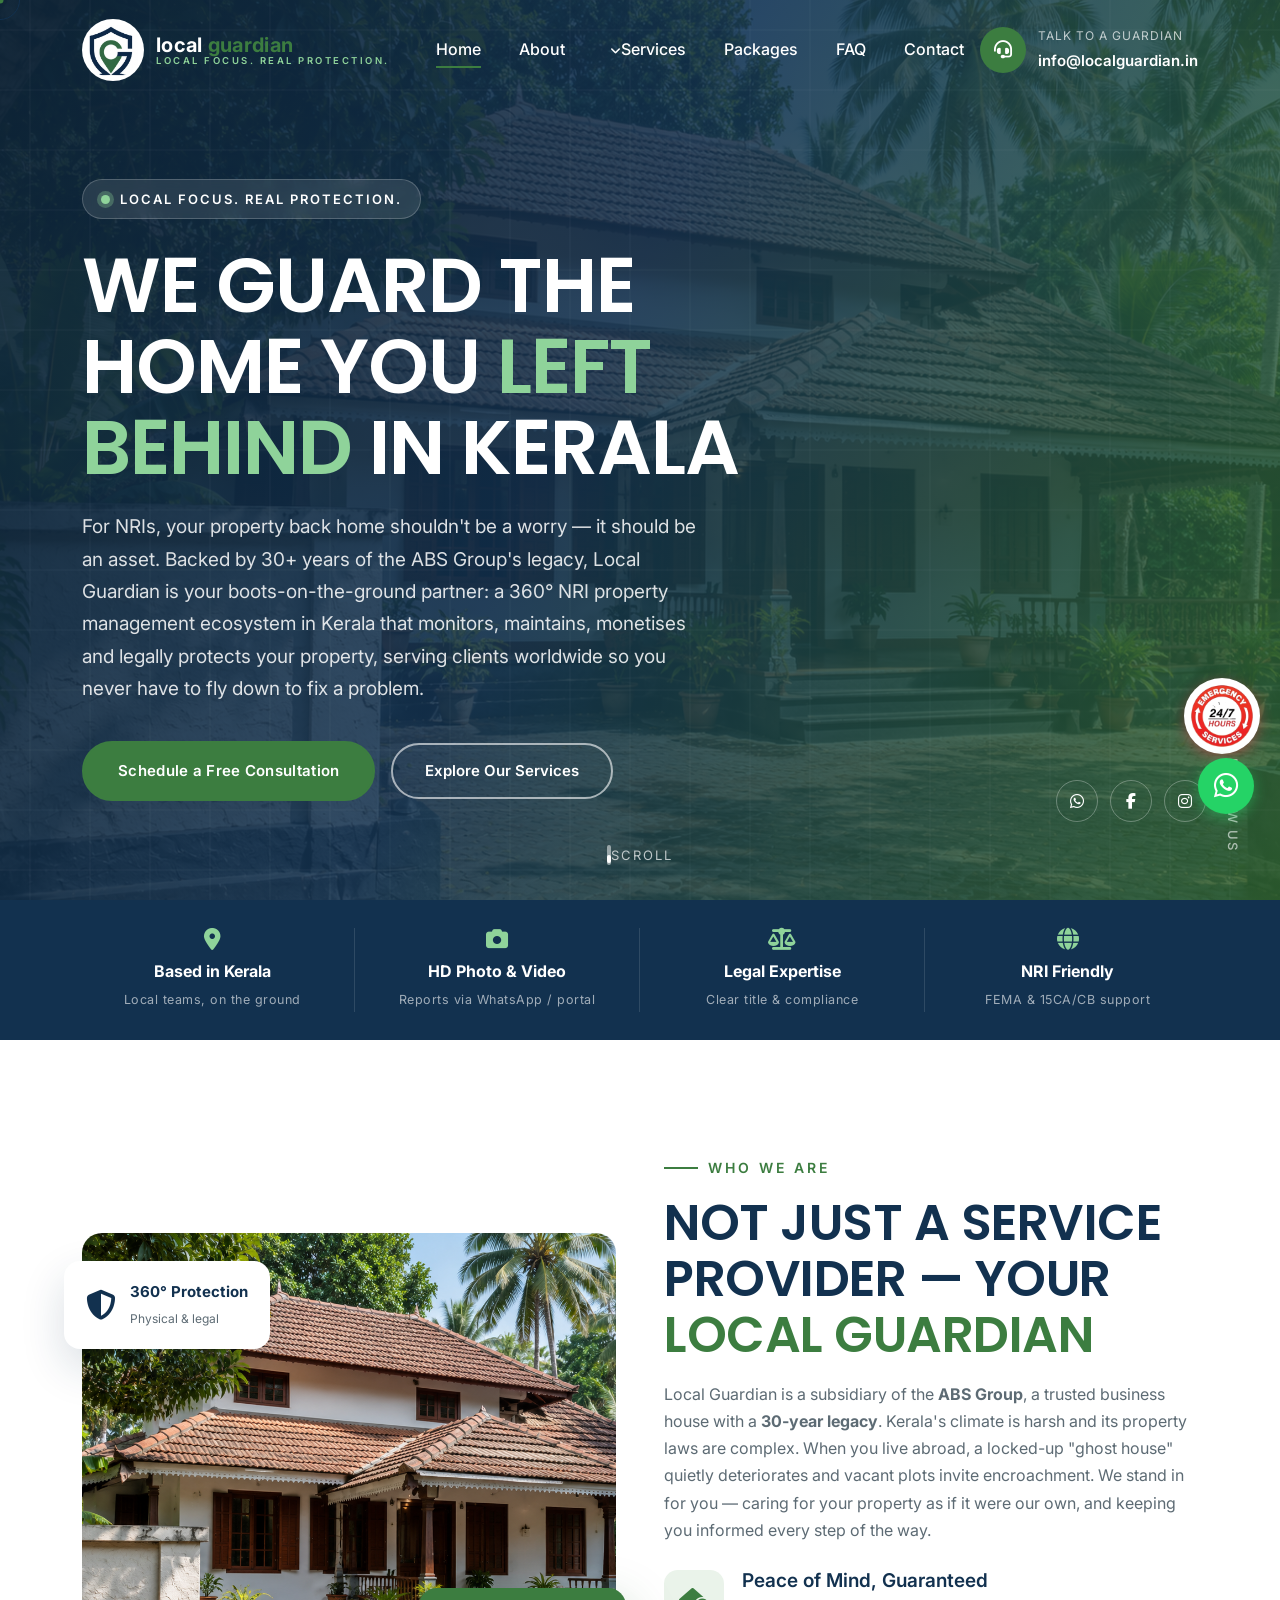
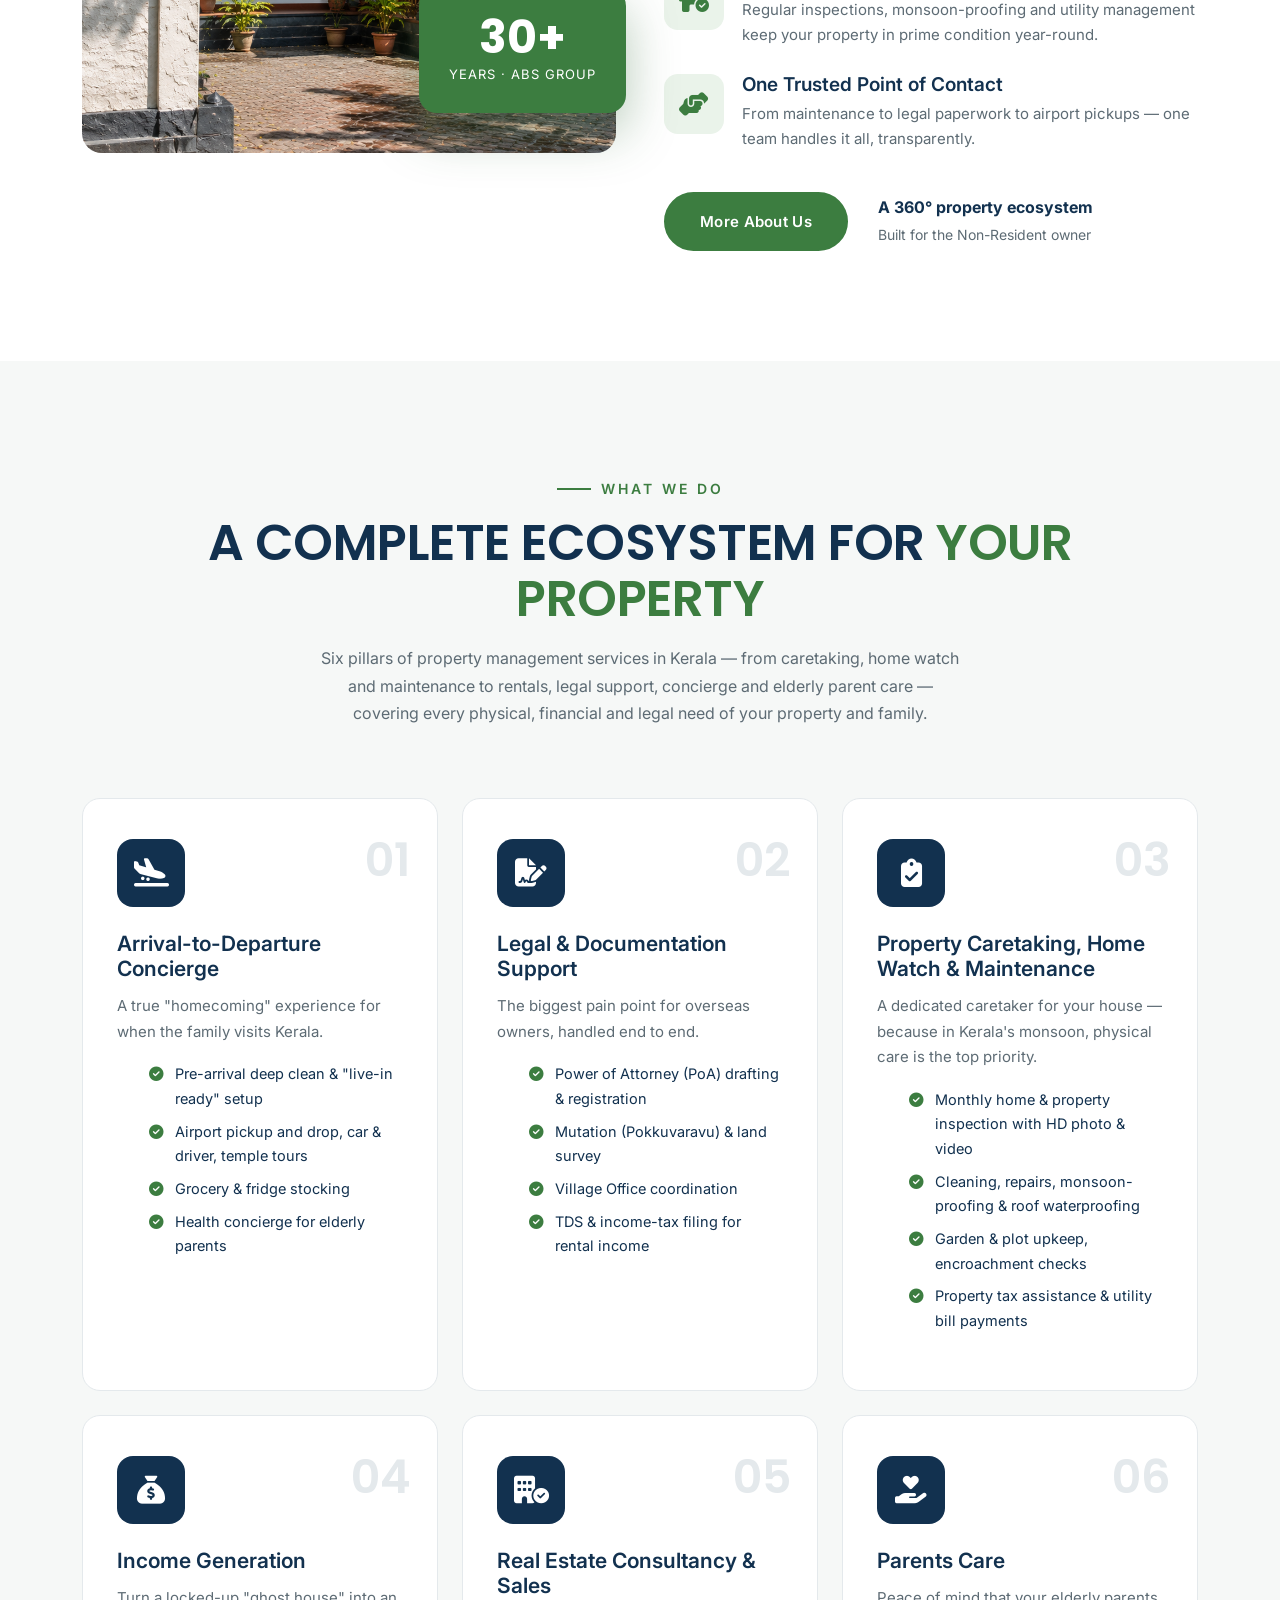
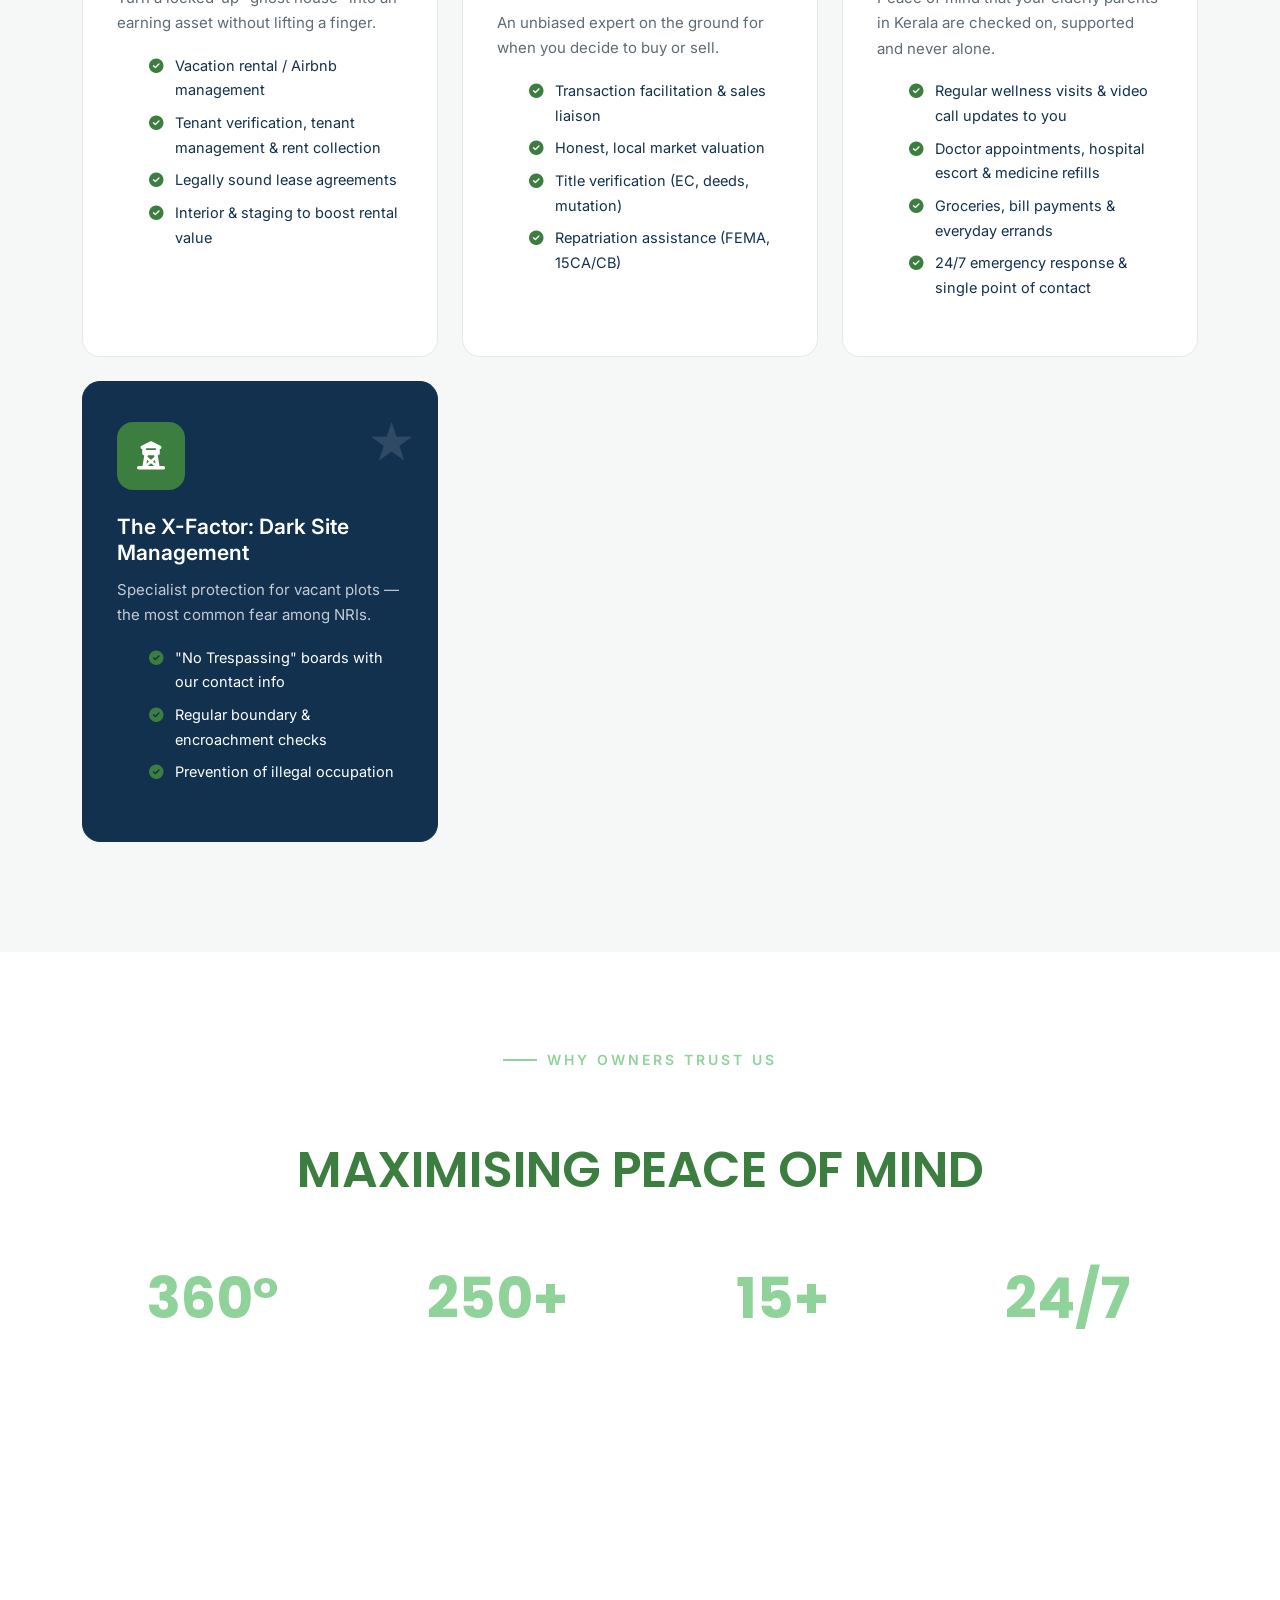
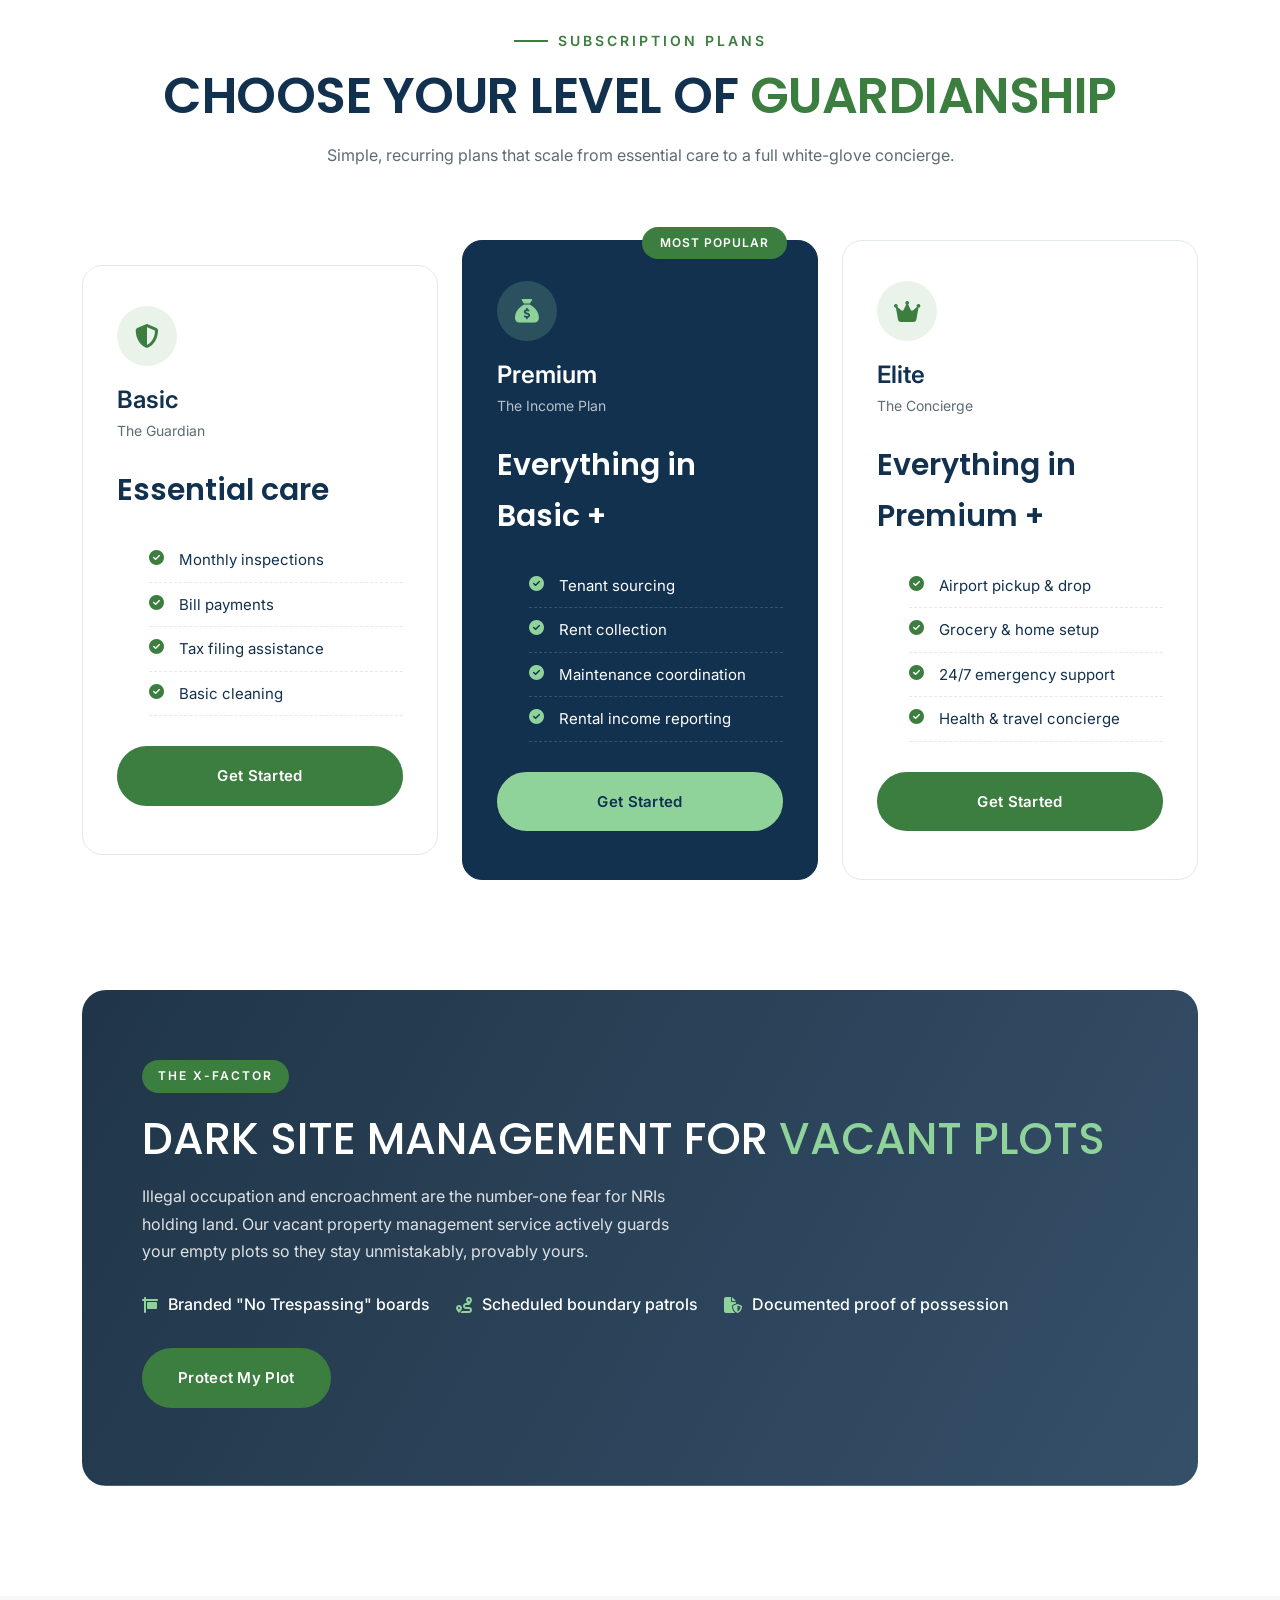
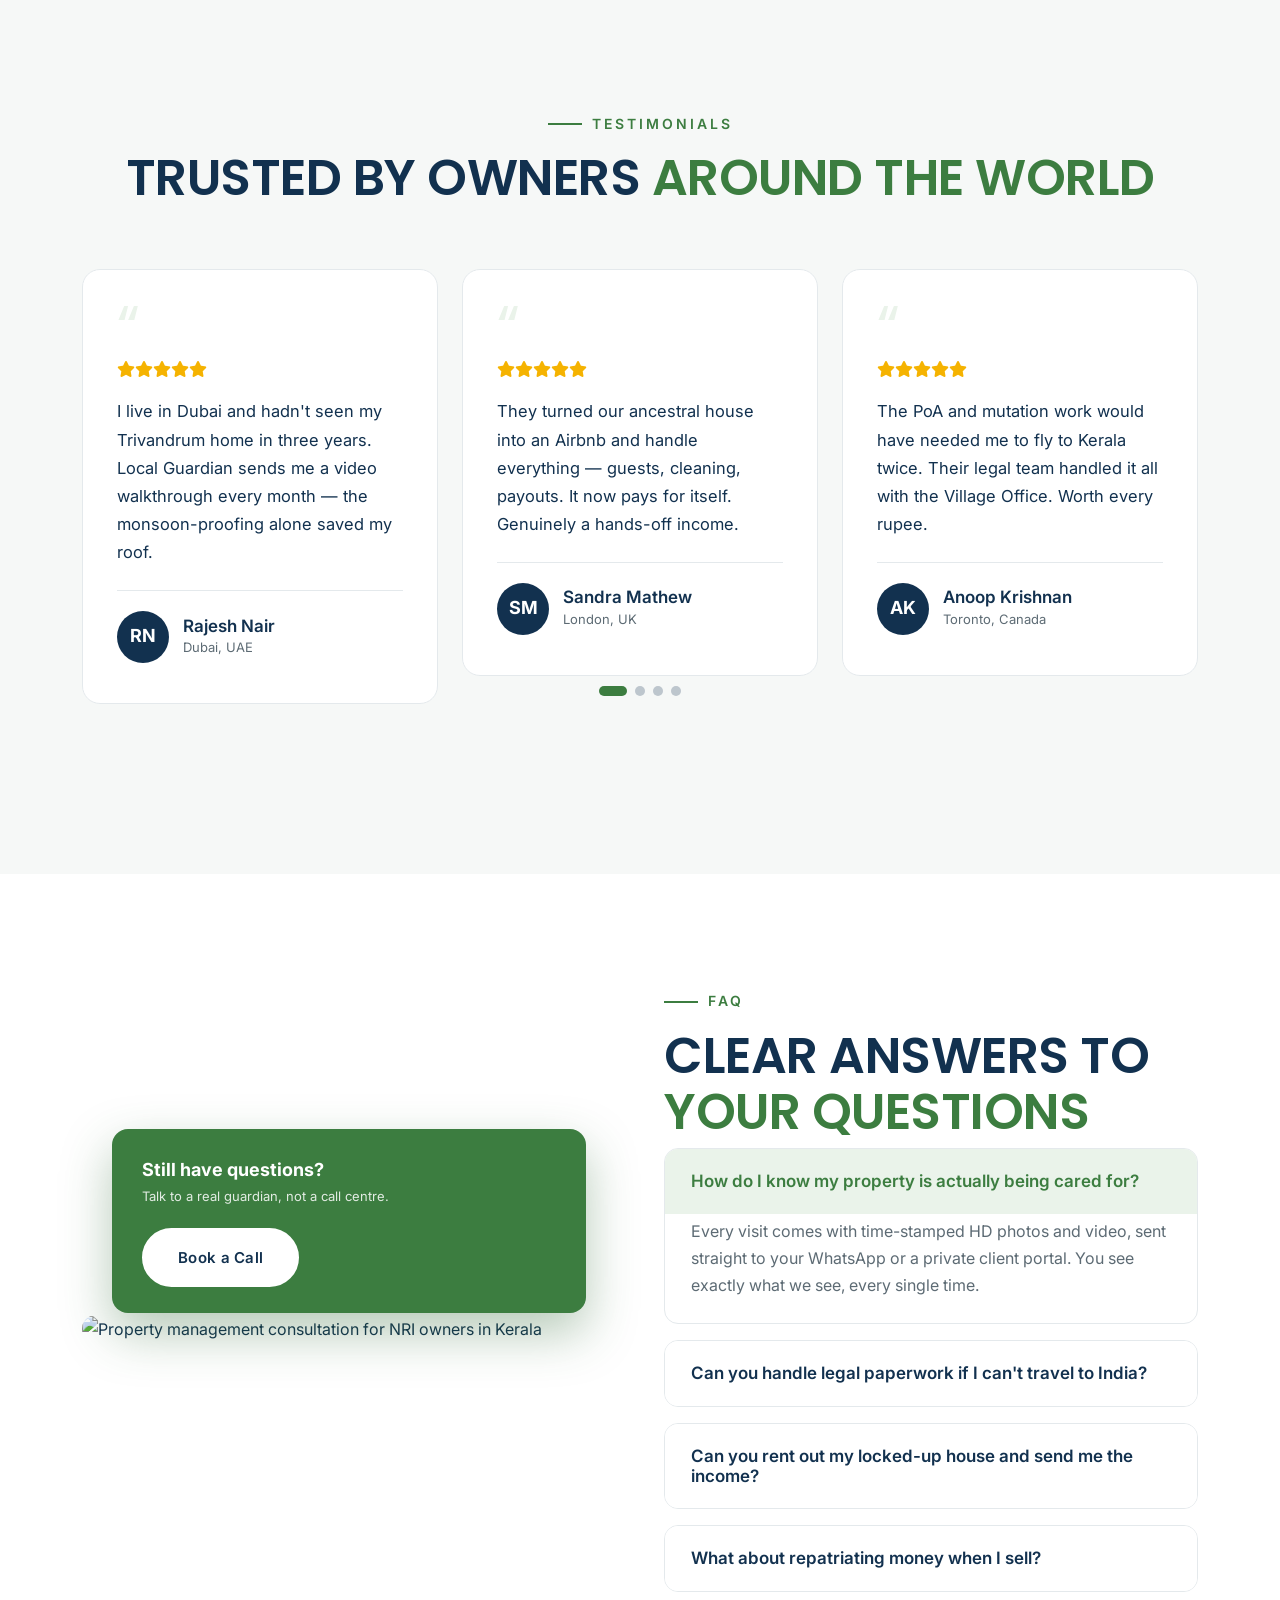
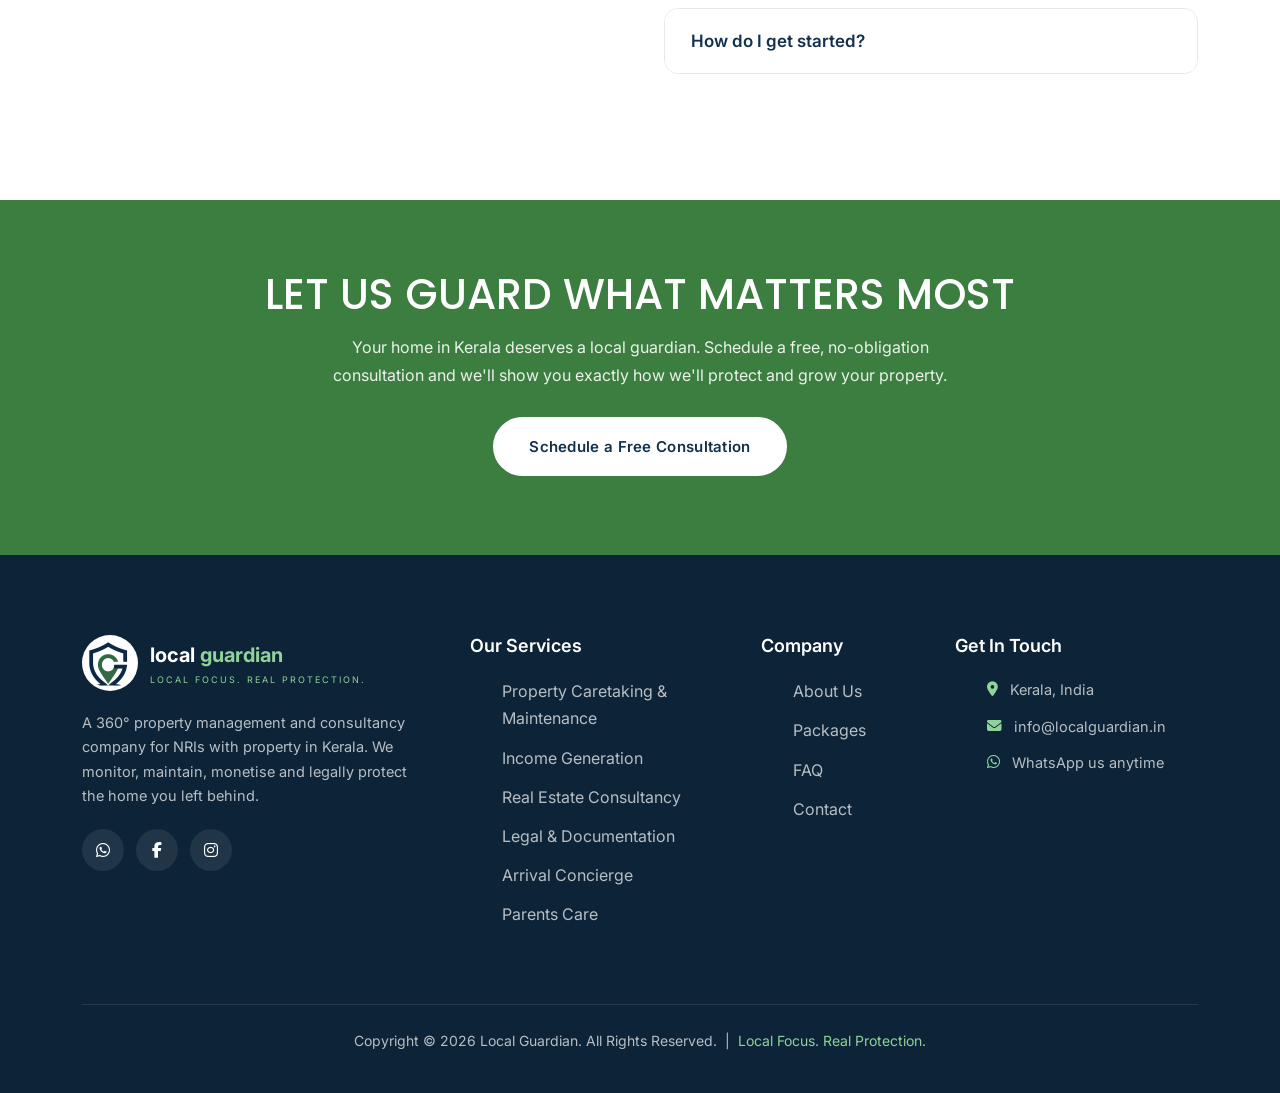
==== commit 8febb2ad: "add: new service and email fix" ====
--- a/index.html
+++ b/index.html
@@ -4,8 +4,8 @@
     <meta charset="utf-8">
     <meta http-equiv="X-UA-Compatible" content="IE=edge">
     <meta name="viewport" content="width=device-width, initial-scale=1.0, maximum-scale=1">
-    <meta name="description" content="Local Guardian is a property management company in Kerala offering NRI property management services — property caretaking, home watch & inspection, maintenance, tenant verification, rent collection, property tax assistance and airport pickup & drop.">
-    <meta name="keywords" content="NRI Property Management, NRI Property Management Services, Property Management Services, Property Management Firm, Property Management Companies in Kerala, Property Management Kerala, Remote Property Management, Caretaking Properties, Property Caretaking Services, Property Caretaker, Care Taker of House, Property Monitoring, Home Inspection Services, Property Inspection Services, Home Watch Services, Cleaning & Maintenance, Property Maintenance Services, House Maintenance Services, Property Repair Services, Vacant Property Management, NRI Property Maintenance, Tenant Management, Tenant Verification, Rent Collection Services, Rental Income Support, Property Tax Assistance, Airport Transfer Service, Airport Pick Up Service, Airport Pickup and Drop, Airport Pickup and Drop Service">
+    <meta name="description" content="Local Guardian is a property management company in Kerala offering NRI property management services — property caretaking, home watch & inspection, maintenance, tenant verification, rent collection, property tax assistance, airport pickup & drop and elderly parents care.">
+    <meta name="keywords" content="NRI Property Management, NRI Property Management Services, Property Management Services, Property Management Firm, Property Management Companies in Kerala, Property Management Kerala, Remote Property Management, Caretaking Properties, Property Caretaking Services, Property Caretaker, Care Taker of House, Property Monitoring, Home Inspection Services, Property Inspection Services, Home Watch Services, Cleaning & Maintenance, Property Maintenance Services, House Maintenance Services, Property Repair Services, Vacant Property Management, NRI Property Maintenance, Tenant Management, Tenant Verification, Rent Collection Services, Rental Income Support, Property Tax Assistance, Airport Transfer Service, Airport Pick Up Service, Airport Pickup and Drop, Airport Pickup and Drop Service, Parents Care, Elderly Parents Care, Elder Care for NRI Parents, Senior Citizen Care Kerala">
     <meta name="author" content="Local Guardian">
     <title>NRI Property Management in Kerala | Property Caretaking &amp; Home Watch Services — Local Guardian</title>
     <link rel="canonical" href="https://localguardiankerala.in/">
@@ -43,7 +43,7 @@
         "slogan": "Local Focus. Real Protection.",
         "description": "NRI property management company in Kerala offering property caretaking, home watch and inspection, property maintenance, tenant management, rent collection, property tax assistance and airport pickup and drop services.",
         "url": "https://localguardiankerala.in/",
-        "email": "care@localguardiankerala.in",
+        "email": "info@localguardian.in",
         "telephone": "+917592989191",
         "image": "https://localguardiankerala.in/localguardianlogo.jpeg",
         "address": { "@type": "PostalAddress", "addressRegion": "Kerala", "addressCountry": "IN" },
@@ -59,7 +59,8 @@
                 { "@type": "Offer", "itemOffered": { "@type": "Service", "name": "Tenant Management & Rent Collection", "description": "Tenant verification, tenant management, rent collection and rental income support." } },
                 { "@type": "Offer", "itemOffered": { "@type": "Service", "name": "Vacant Property Management", "description": "Dark-site management, boundary patrols and encroachment protection for vacant plots." } },
                 { "@type": "Offer", "itemOffered": { "@type": "Service", "name": "Property Tax Assistance", "description": "Land and building tax payments, TDS and income-tax filing for rental income." } },
-                { "@type": "Offer", "itemOffered": { "@type": "Service", "name": "Airport Pickup and Drop Service", "description": "Airport transfer, car and driver, and arrival-to-departure concierge for visiting owners." } }
+                { "@type": "Offer", "itemOffered": { "@type": "Service", "name": "Airport Pickup and Drop Service", "description": "Airport transfer, car and driver, and arrival-to-departure concierge for visiting owners." } },
+                { "@type": "Offer", "itemOffered": { "@type": "Service", "name": "Parents Care", "description": "Elderly parent care for NRI families in Kerala — wellness visits, doctor and hospital escort, errands, bill payments and 24/7 emergency support." } }
             ]
         }
     }
@@ -105,6 +106,7 @@
                                     <li class="nav-item"><a class="nav-link" href="#services">Real Estate Consultancy</a></li>
                                     <li class="nav-item"><a class="nav-link" href="#services">Legal &amp; Documentation</a></li>
                                     <li class="nav-item"><a class="nav-link" href="#services">Arrival Concierge</a></li>
+                                    <li class="nav-item"><a class="nav-link" href="#services">Parents Care</a></li>
                                 </ul>
                             </li>
                             <li class="nav-item"><a class="nav-link" href="#packages">Packages</a></li>
@@ -115,7 +117,7 @@
                             <div class="icon-box"><i class="fa-solid fa-headset"></i></div>
                             <div>
                                 <small>Talk to a guardian</small>
-                                <a href="mailto:care@localguardiankerala.in">care@localguardiankerala.in</a>
+                                <a href="mailto:info@localguardian.in">info@localguardian.in</a>
                             </div>
                         </div>
                     </div>
@@ -228,7 +230,7 @@
                     <div class="section-title text-center-title">
                         <h3 class="wow fadeInUp" style="justify-content:center;">What We Do</h3>
                         <h2 class="text-anime-style-2">A Complete Ecosystem For <span>Your Property</span></h2>
-                        <p class="wow fadeInUp" data-wow-delay="0.2s">Five pillars of property management services in Kerala — from caretaking, home watch and maintenance to rentals, legal support and concierge — covering every physical, financial and legal need of your property.</p>
+                        <p class="wow fadeInUp" data-wow-delay="0.2s">Six pillars of property management services in Kerala — from caretaking, home watch and maintenance to rentals, legal support, concierge and elderly parent care — covering every physical, financial and legal need of your property and family.</p>
                     </div>
                 </div>
             </div>
@@ -304,6 +306,20 @@
                     </div>
                 </div>
                 <div class="col-lg-4 col-md-6 wow fadeInUp" data-wow-delay="0.45s">
+                    <div class="service-item">
+                        <span class="num">06</span>
+                        <div class="icon-box"><i class="fa-solid fa-hand-holding-heart"></i></div>
+                        <h3>Parents Care</h3>
+                        <p>Peace of mind that your elderly parents in Kerala are checked on, supported and never alone.</p>
+                        <ul>
+                            <li><i class="fa-solid fa-circle-check"></i> Regular wellness visits &amp; video call updates to you</li>
+                            <li><i class="fa-solid fa-circle-check"></i> Doctor appointments, hospital escort &amp; medicine refills</li>
+                            <li><i class="fa-solid fa-circle-check"></i> Groceries, bill payments &amp; everyday errands</li>
+                            <li><i class="fa-solid fa-circle-check"></i> 24/7 emergency response &amp; single point of contact</li>
+                        </ul>
+                    </div>
+                </div>
+                <div class="col-lg-4 col-md-6 wow fadeInUp" data-wow-delay="0.6s">
                     <div class="service-item" style="background:var(--navy); color:#fff; border-color:var(--navy);">
                         <span class="num" style="color:rgba(255,255,255,.12);">★</span>
                         <div class="icon-box" style="background:var(--green);"><i class="fa-solid fa-tower-observation"></i></div>
@@ -548,7 +564,7 @@
             <div class="wow fadeInUp">
                 <h2 class="text-anime-style-2">Let Us Guard What Matters Most</h2>
                 <p>Your home in Kerala deserves a local guardian. Schedule a free, no-obligation consultation and we'll show you exactly how we'll protect and grow your property.</p>
-                <a href="mailto:care@localguardiankerala.in" class="btn-default">Schedule a Free Consultation</a>
+                <a href="mailto:info@localguardian.in" class="btn-default">Schedule a Free Consultation</a>
             </div>
         </div>
     </section>
@@ -577,6 +593,7 @@
                         <li><a href="#services">Real Estate Consultancy</a></li>
                         <li><a href="#services">Legal &amp; Documentation</a></li>
                         <li><a href="#services">Arrival Concierge</a></li>
+                        <li><a href="#services">Parents Care</a></li>
                     </ul>
                 </div>
                 <div class="col-lg-2 col-md-6 footer-col">
@@ -592,7 +609,7 @@
                     <h4>Get In Touch</h4>
                     <ul class="footer-contact">
                         <li><i class="fa-solid fa-location-dot"></i><span>Kerala, India</span></li>
-                        <li><i class="fa-solid fa-envelope"></i><a href="mailto:care@localguardiankerala.in">care@localguardiankerala.in</a></li>
+                        <li><i class="fa-solid fa-envelope"></i><a href="mailto:info@localguardian.in">info@localguardian.in</a></li>
                         <li><i class="fa-brands fa-whatsapp"></i><a href="https://wa.me/917592989191" target="_blank" rel="noopener">WhatsApp us anytime</a></li>
                     </ul>
                 </div>
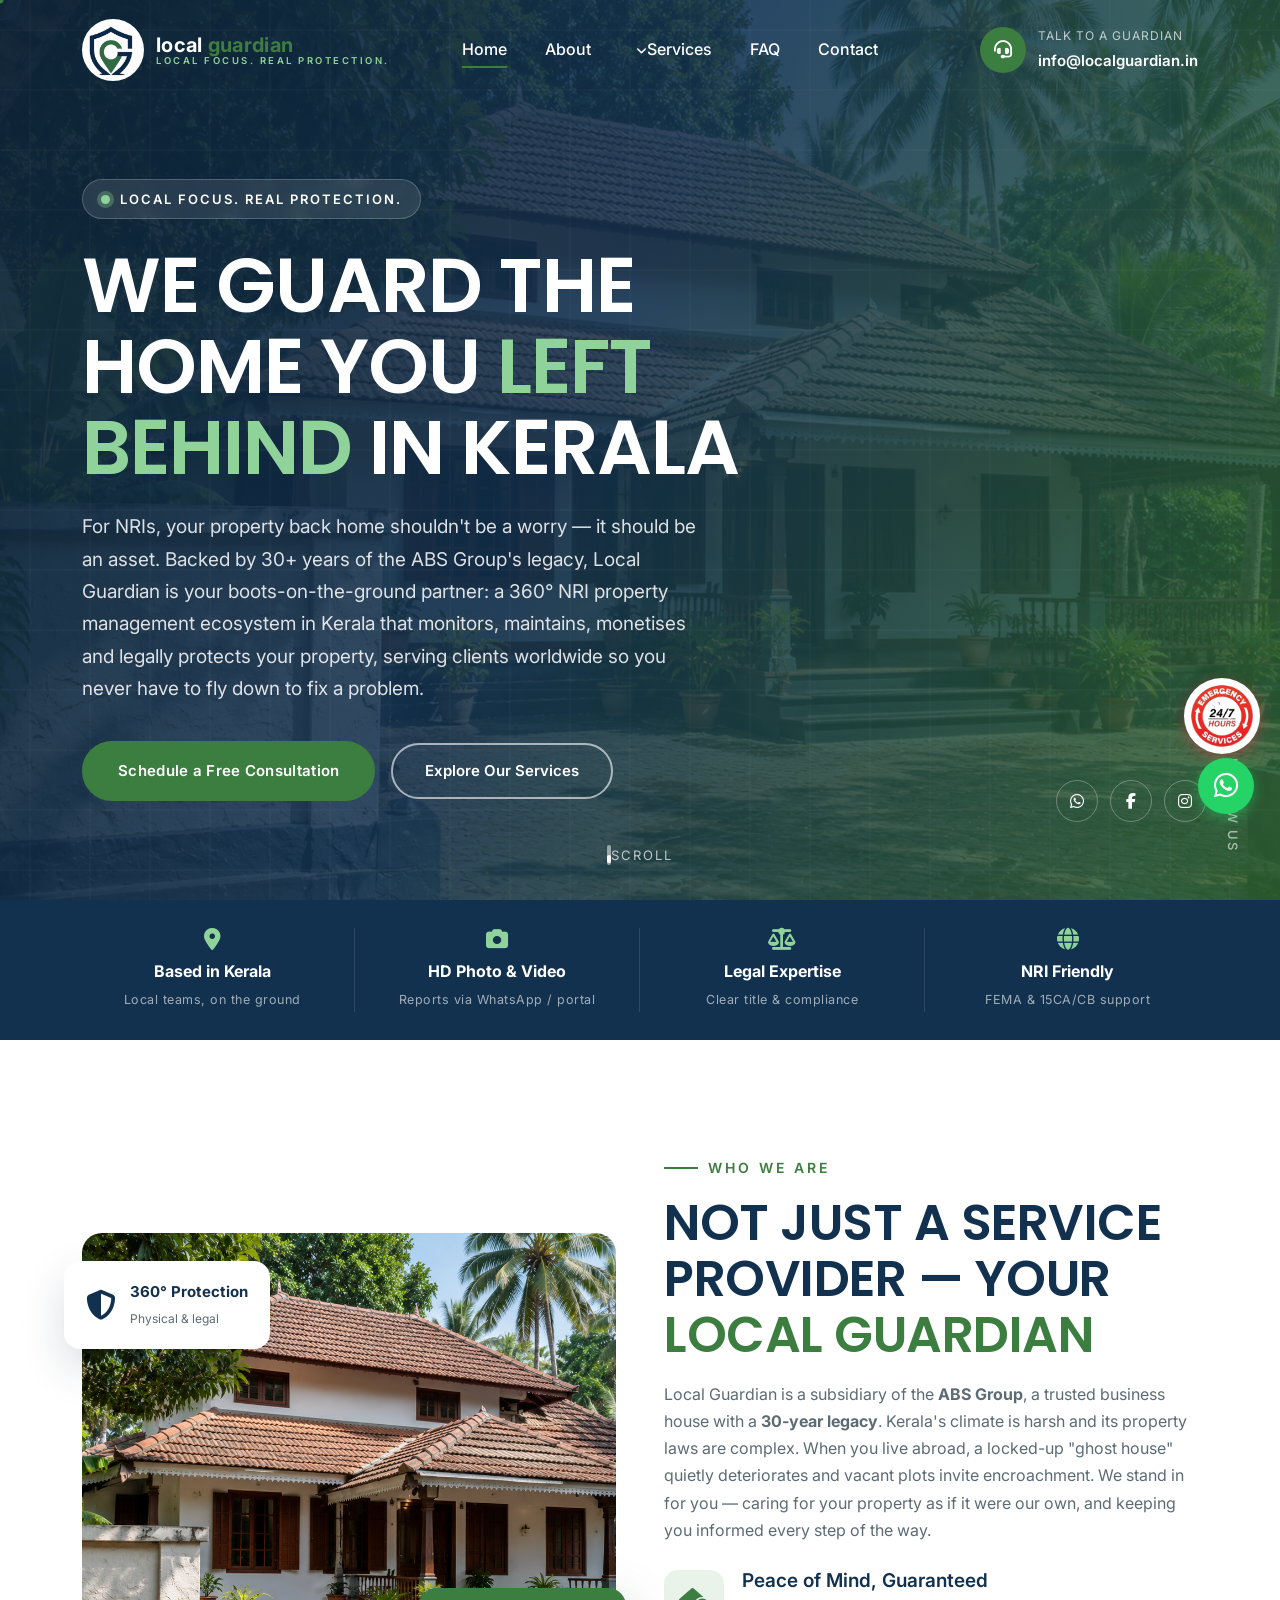
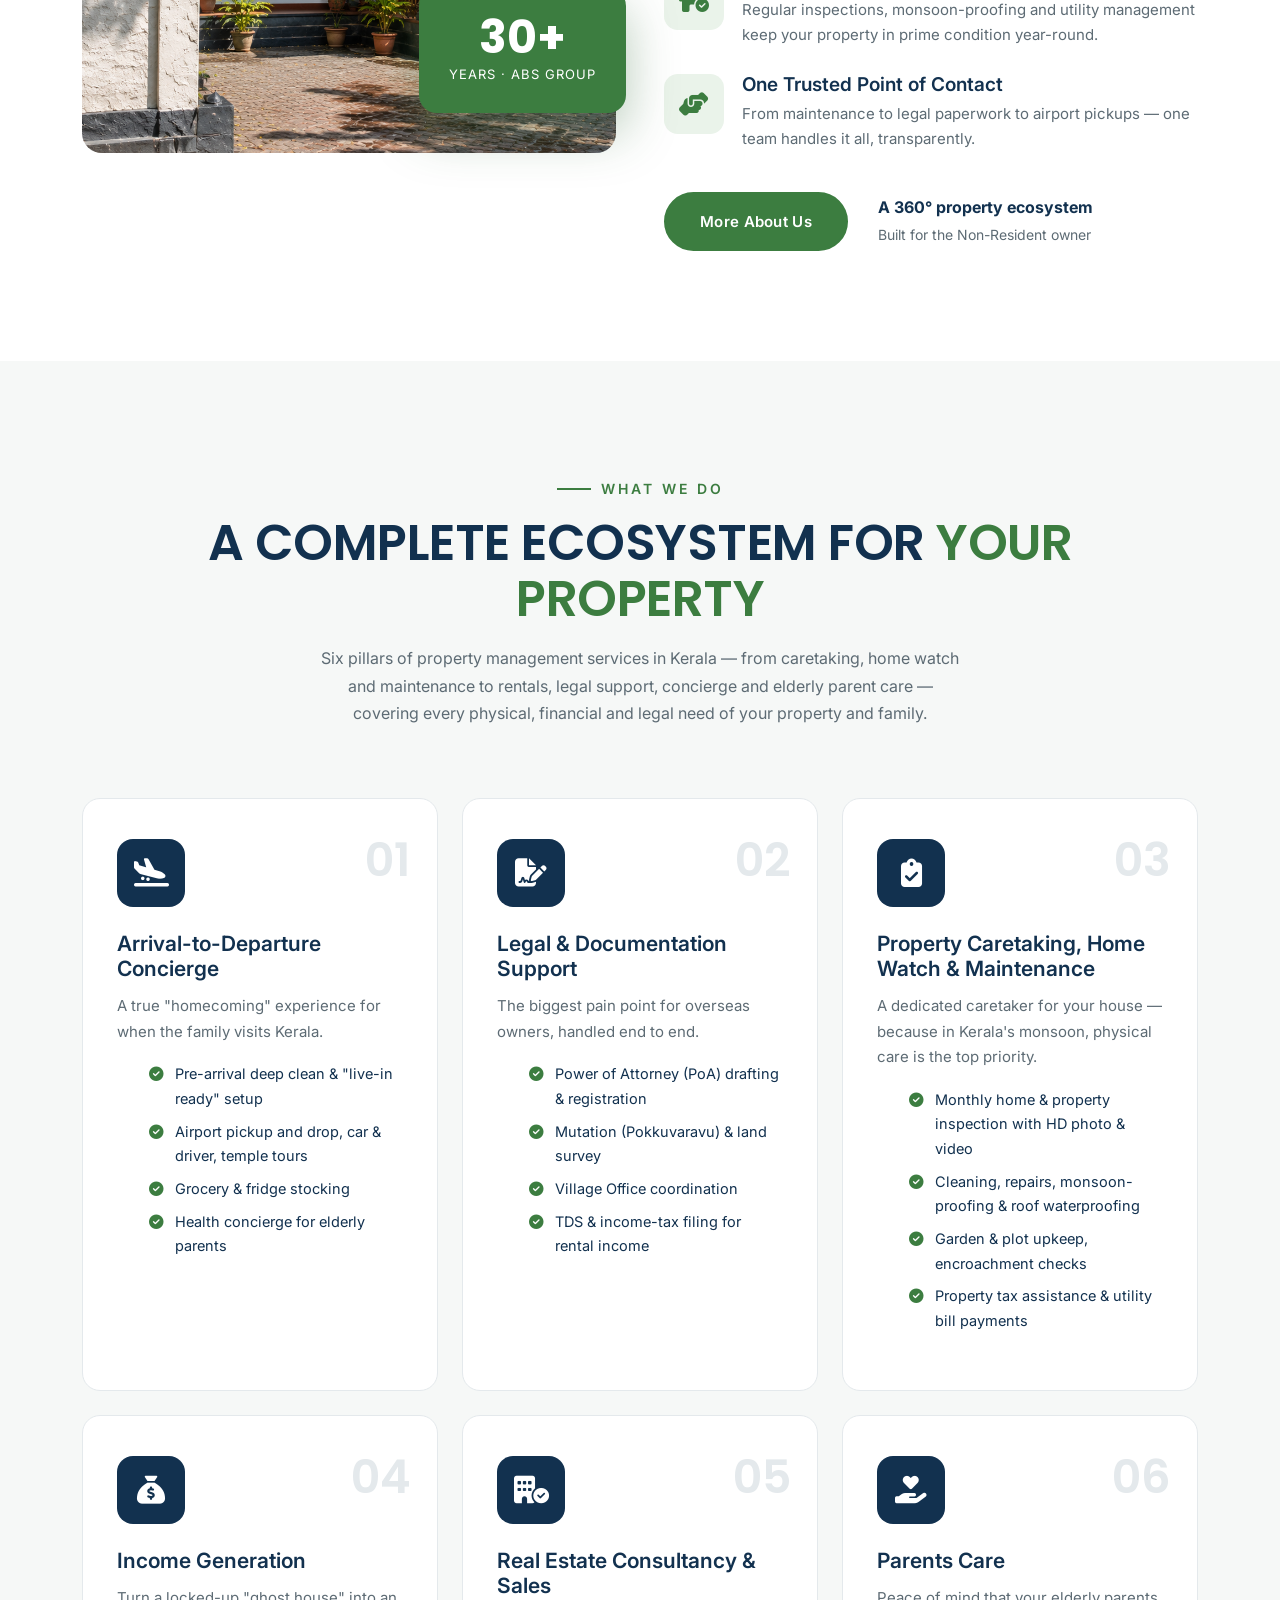
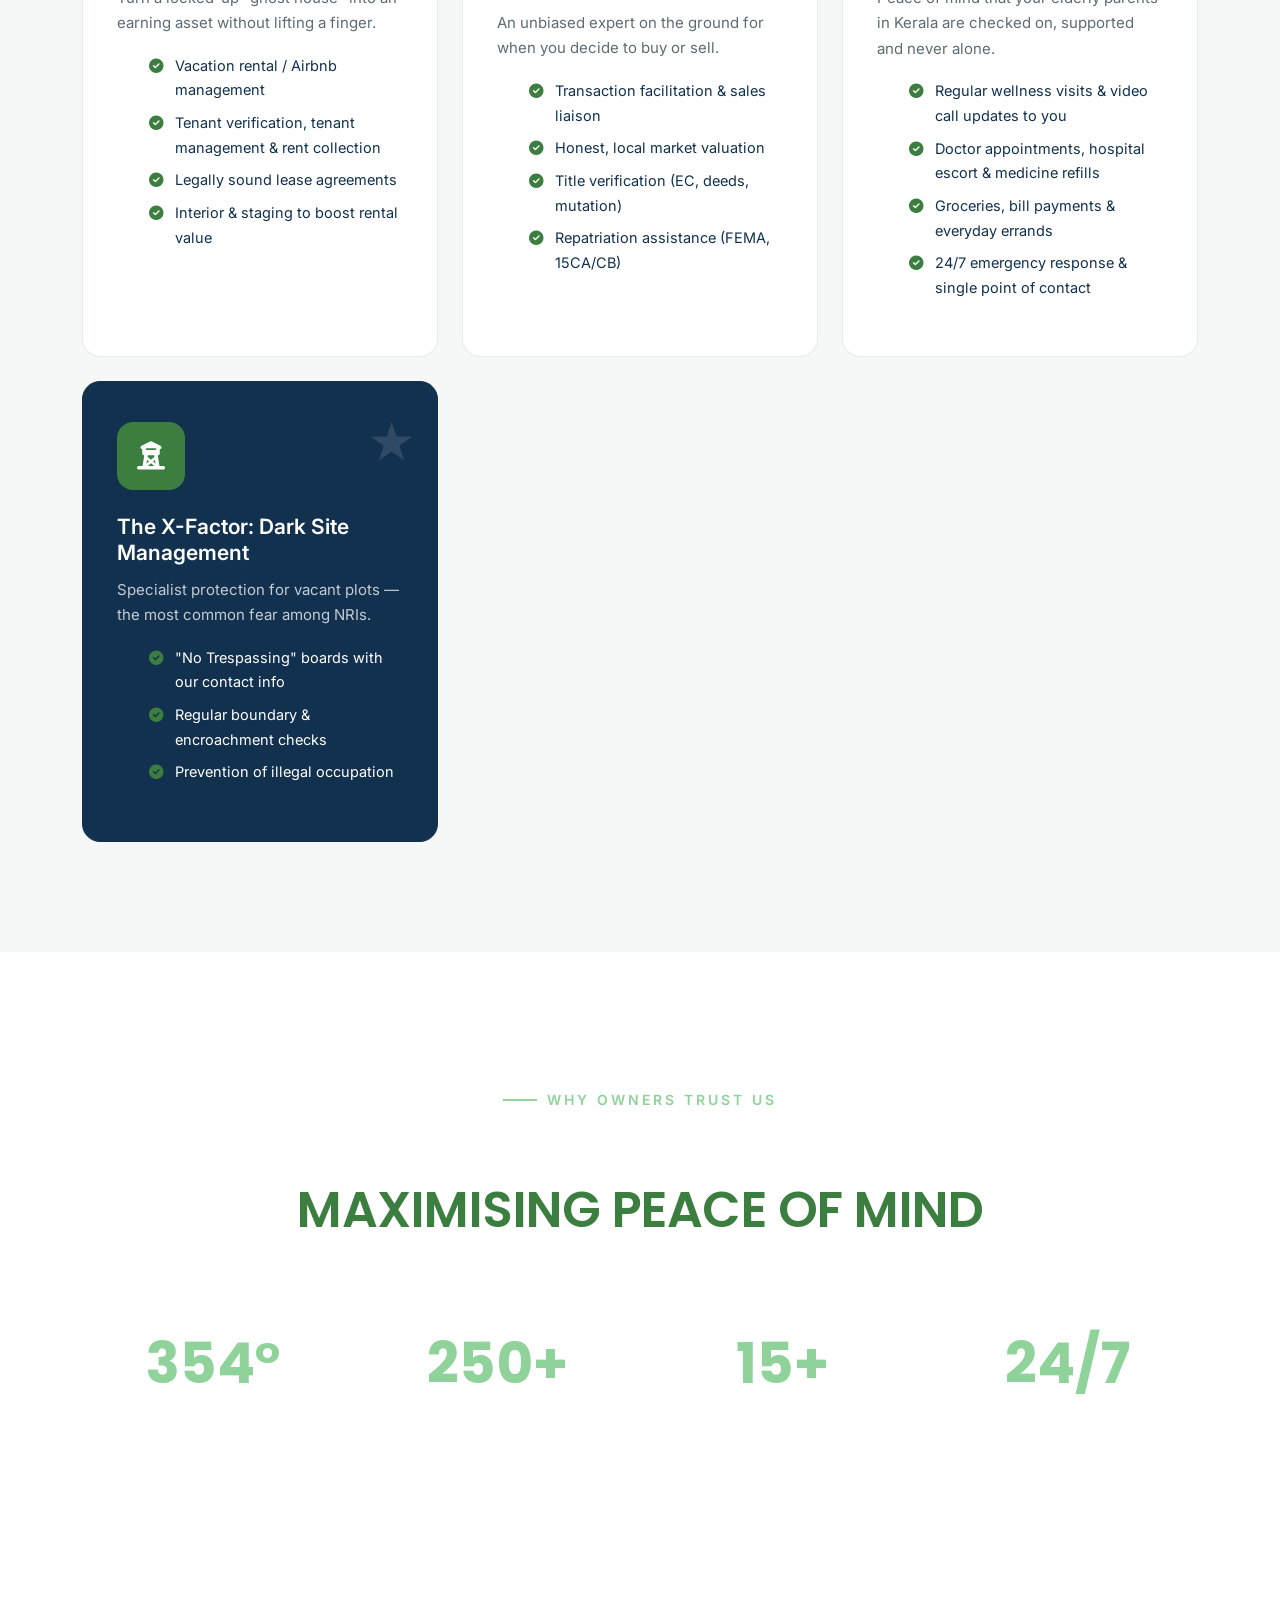
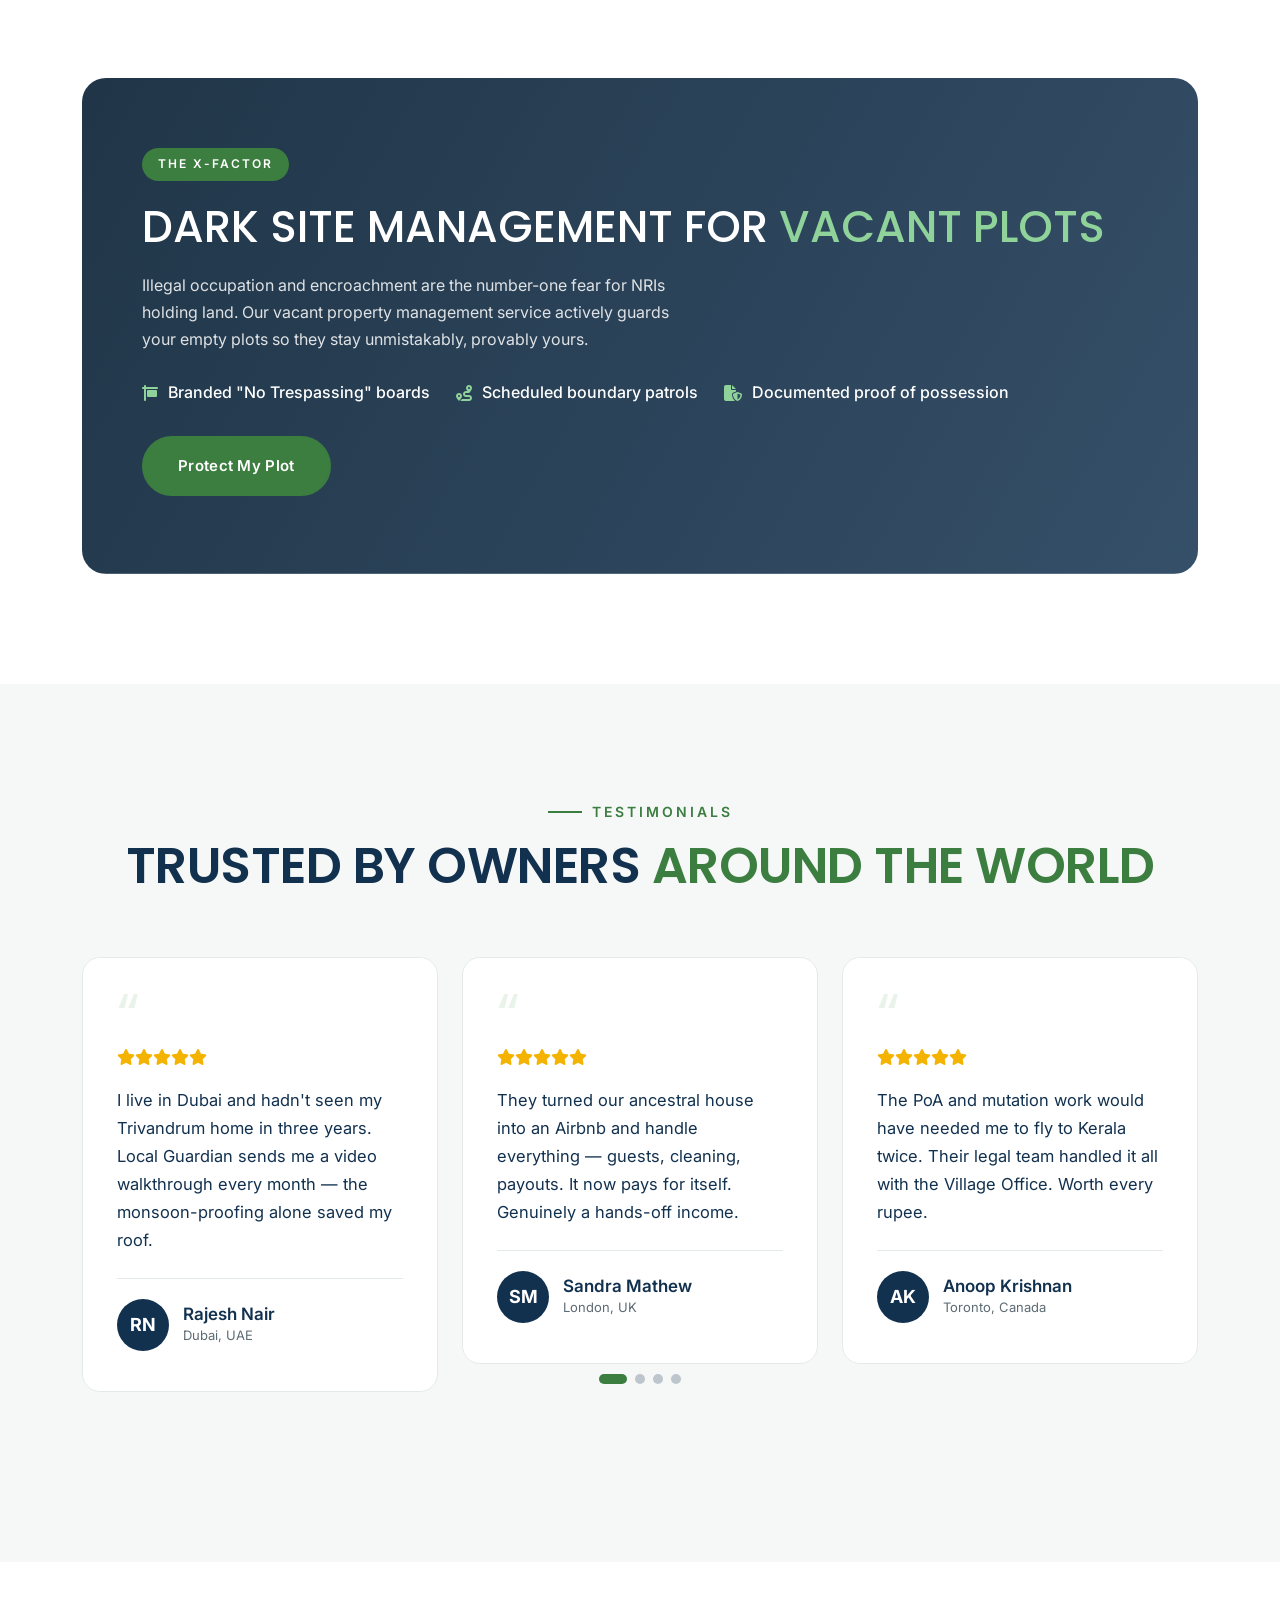
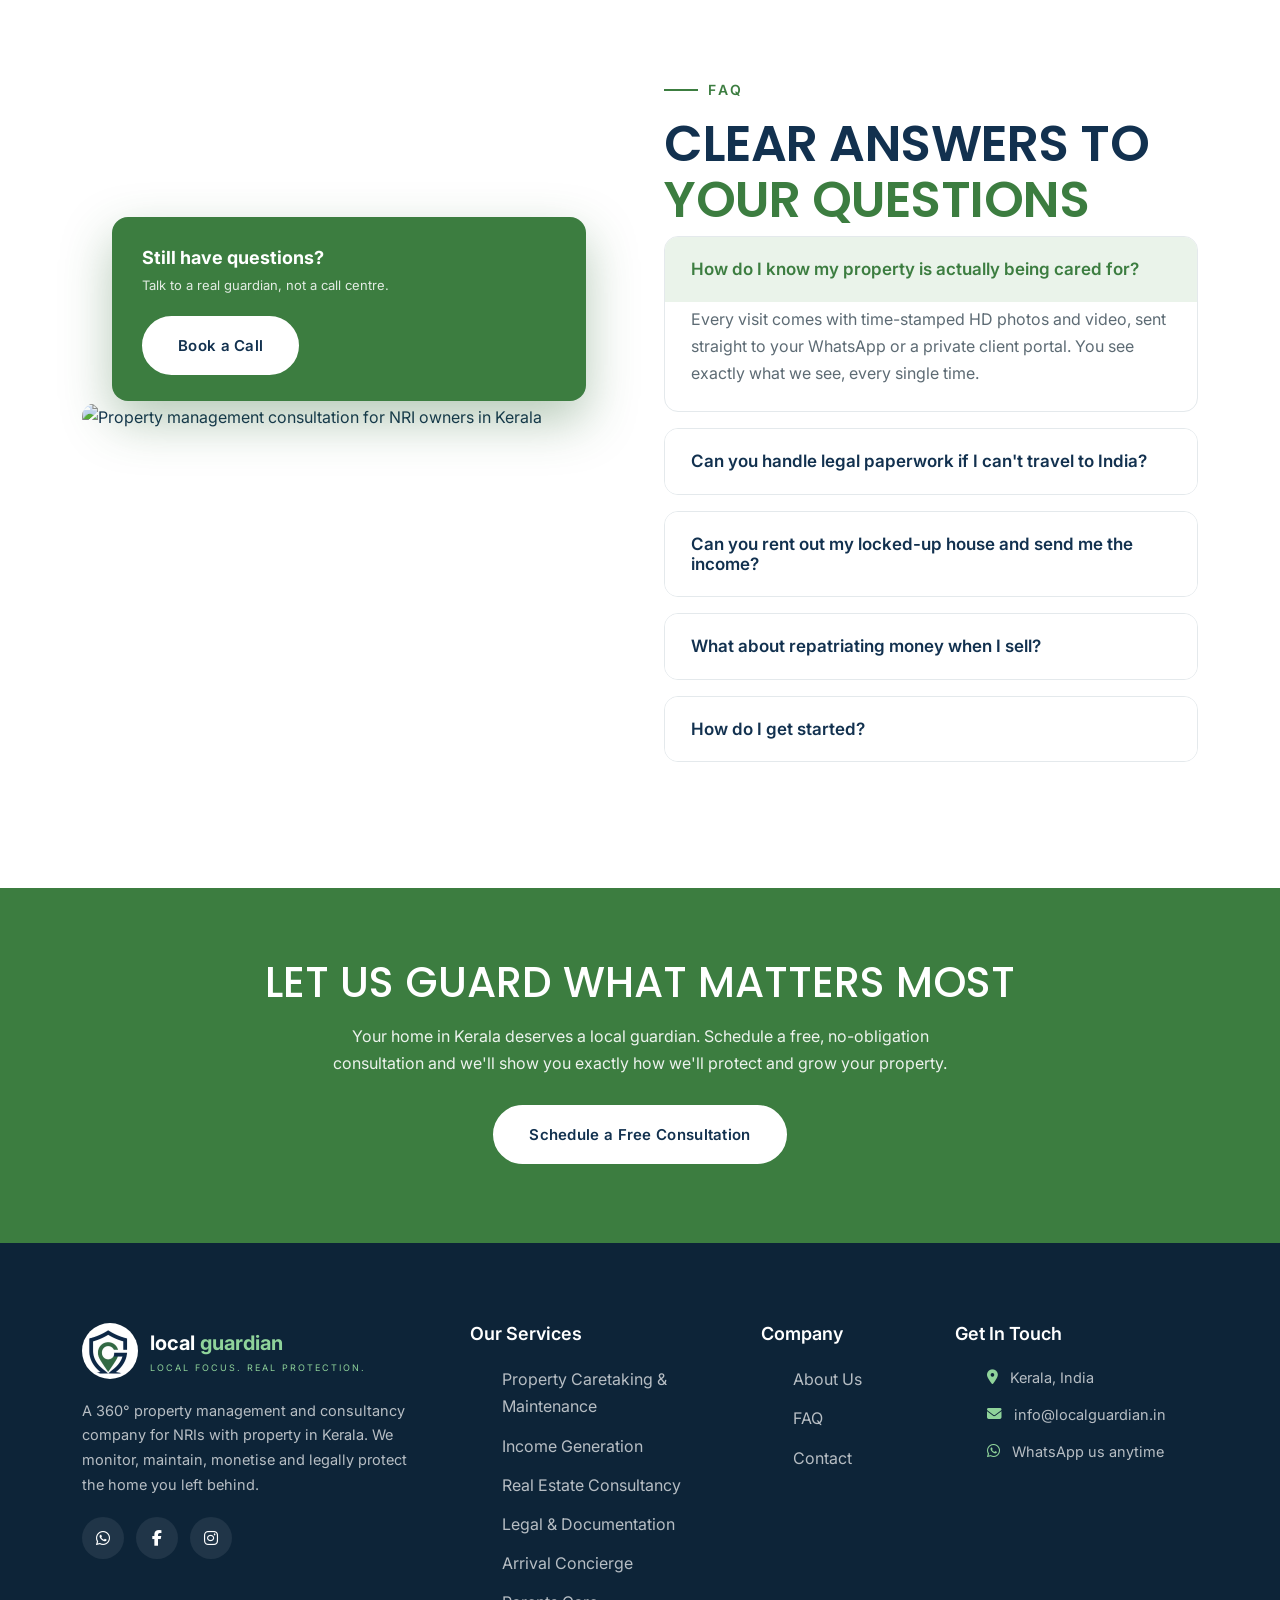
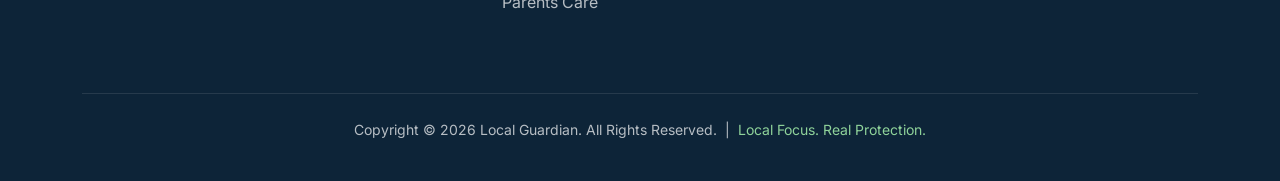
==== commit 61dd838f: "fix:padding" ====
--- a/index.html
+++ b/index.html
@@ -109,7 +109,7 @@
                                     <li class="nav-item"><a class="nav-link" href="#services">Parents Care</a></li>
                                 </ul>
                             </li>
-                            <li class="nav-item"><a class="nav-link" href="#packages">Packages</a></li>
+                            <!-- <li class="nav-item"><a class="nav-link" href="#packages">Packages</a></li> -->
                             <li class="nav-item"><a class="nav-link" href="#faqs">FAQ</a></li>
                             <li class="nav-item"><a class="nav-link" href="contact.html">Contact</a></li>
                         </ul>
@@ -356,7 +356,7 @@
         </div>
     </section>
 
-    <!-- Packages -->
+    <!-- Packages / Subscription Plans section — commented out per request
     <section class="packages" id="packages">
         <div class="container">
             <div class="row section-row">
@@ -418,6 +418,7 @@
             </div>
         </div>
     </section>
+    -->
 
     <!-- X-Factor band -->
     <section class="xfactor">
@@ -600,7 +601,7 @@
                     <h4>Company</h4>
                     <ul>
                         <li><a href="about.html">About Us</a></li>
-                        <li><a href="#packages">Packages</a></li>
+                        <!-- <li><a href="#packages">Packages</a></li> -->
                         <li><a href="#faqs">FAQ</a></li>
                         <li><a href="contact.html">Contact</a></li>
                     </ul>
--- a/styles.css
+++ b/styles.css
@@ -245,11 +245,12 @@
 
 /* ============ Counters ============ */
 .counters {
-    padding: 90px 0; color: #fff;
+    padding: 130px 0 100px; color: #fff;
     background: linear-gradient(115deg, rgba(13,36,56,.95), rgba(47,102,51,.9)),
                 url('https://images.unsplash.com/photo-1560518883-ce09059eeffa?auto=format&fit=crop&w=1600&q=80');
     background-size: cover; background-position: center; background-attachment: fixed;
 }
+.counters .section-row { margin-bottom: 80px; }
 .counter-item { text-align: center; padding: 10px; }
 .counter-item h2 { font-family: var(--display-font); font-size: 56px; font-weight: 700; color: #8fd39a; line-height: 1; }
 .counter-item h3 { font-size: 17px; font-weight: 600; margin: 12px 0 6px; text-transform: uppercase; letter-spacing: 1px; }
@@ -284,7 +285,7 @@
 .package-card.featured .btn-default:hover { color: var(--navy); }
 
 /* ============ X-Factor ============ */
-.xfactor { padding: 0 0 110px; }
+.xfactor { padding: 90px 0 110px; }
 .xfactor-inner {
     border-radius: 24px; overflow: hidden; position: relative; color: #fff;
     background: linear-gradient(120deg, rgba(13,36,56,.92), rgba(18,49,79,.85)),
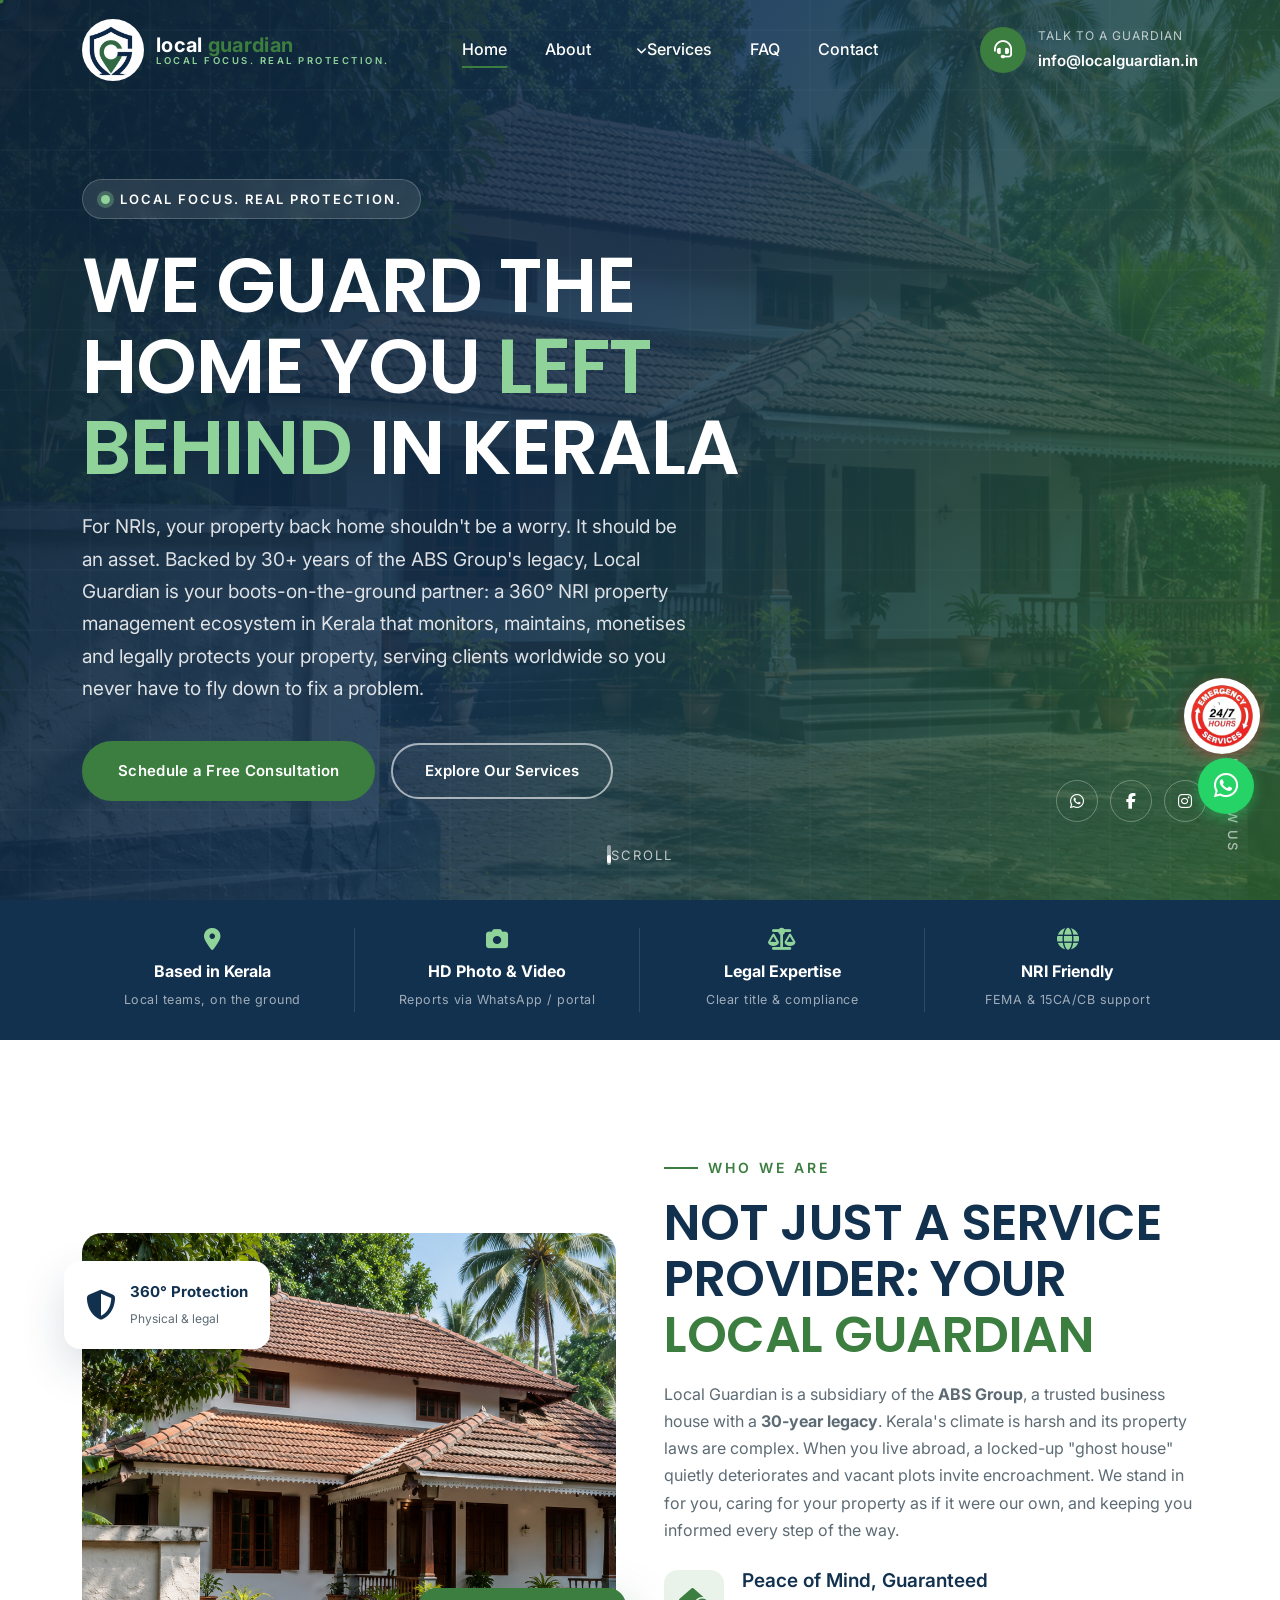
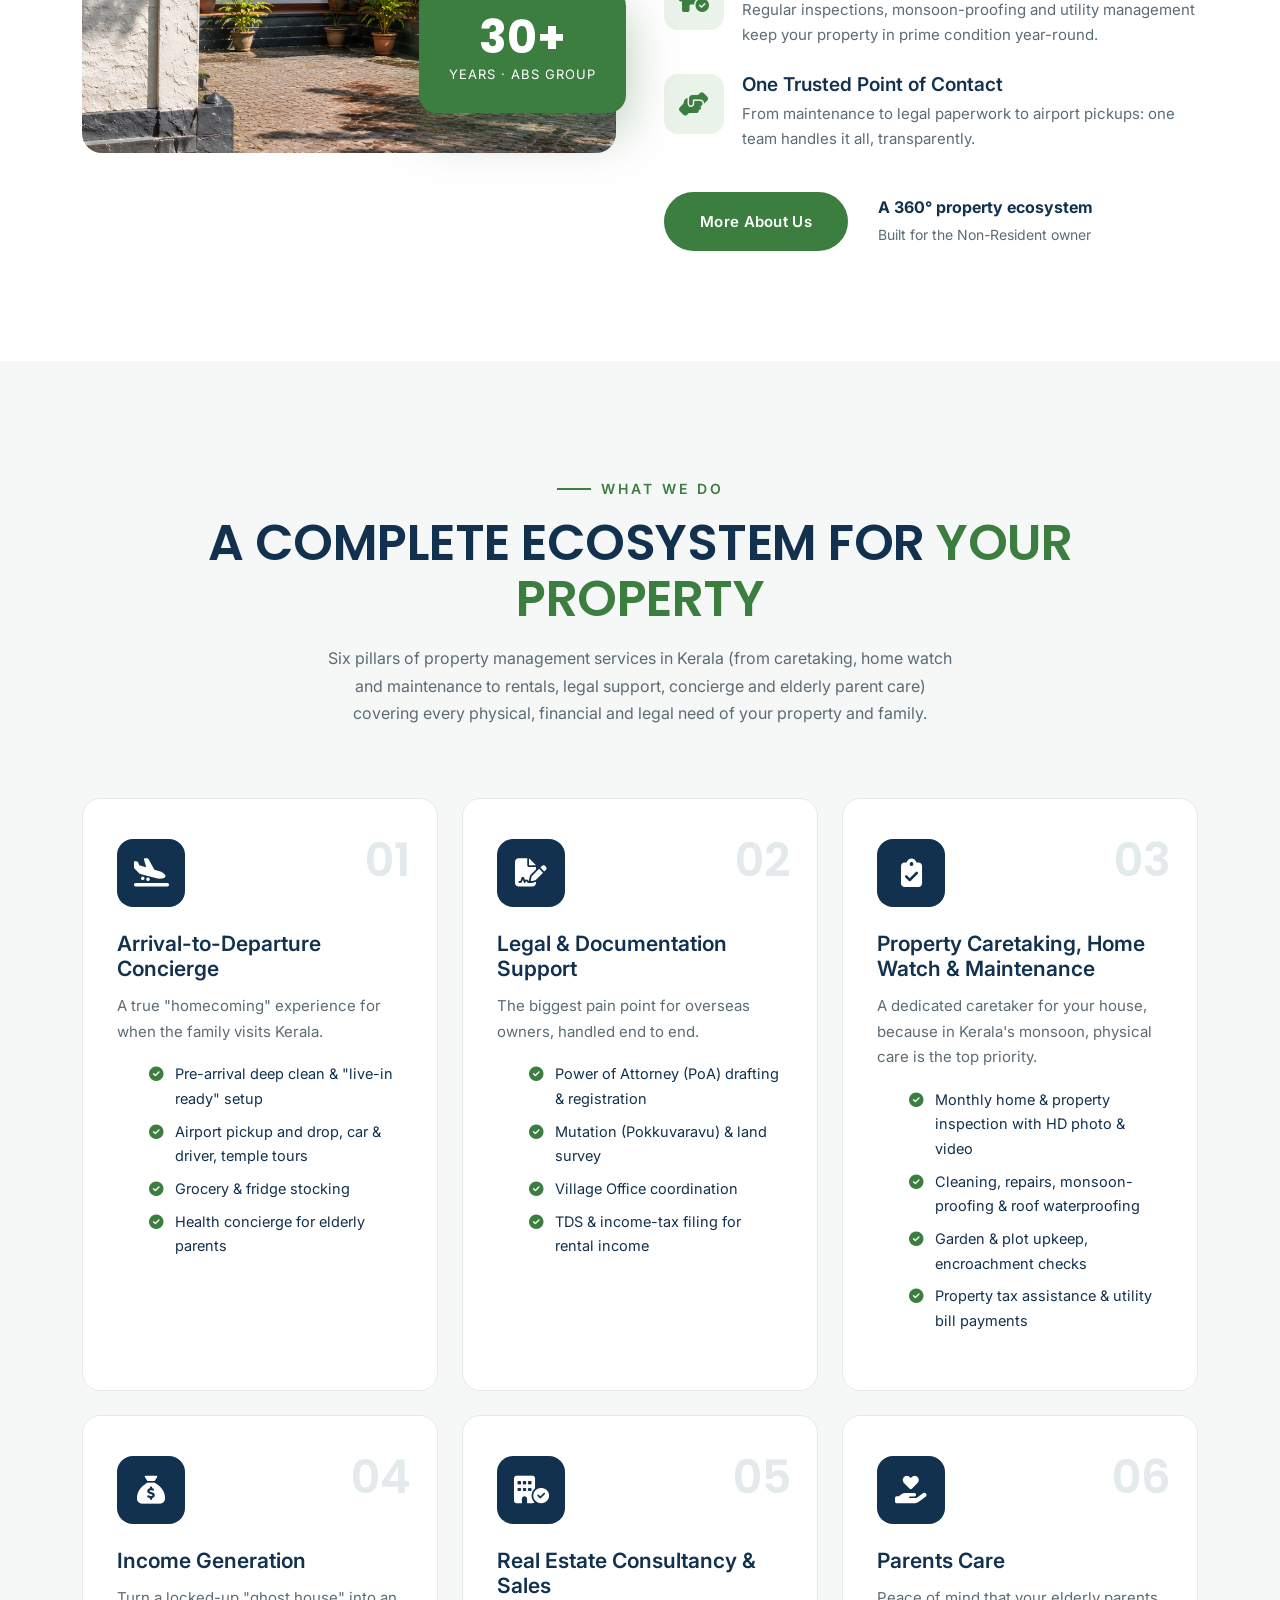
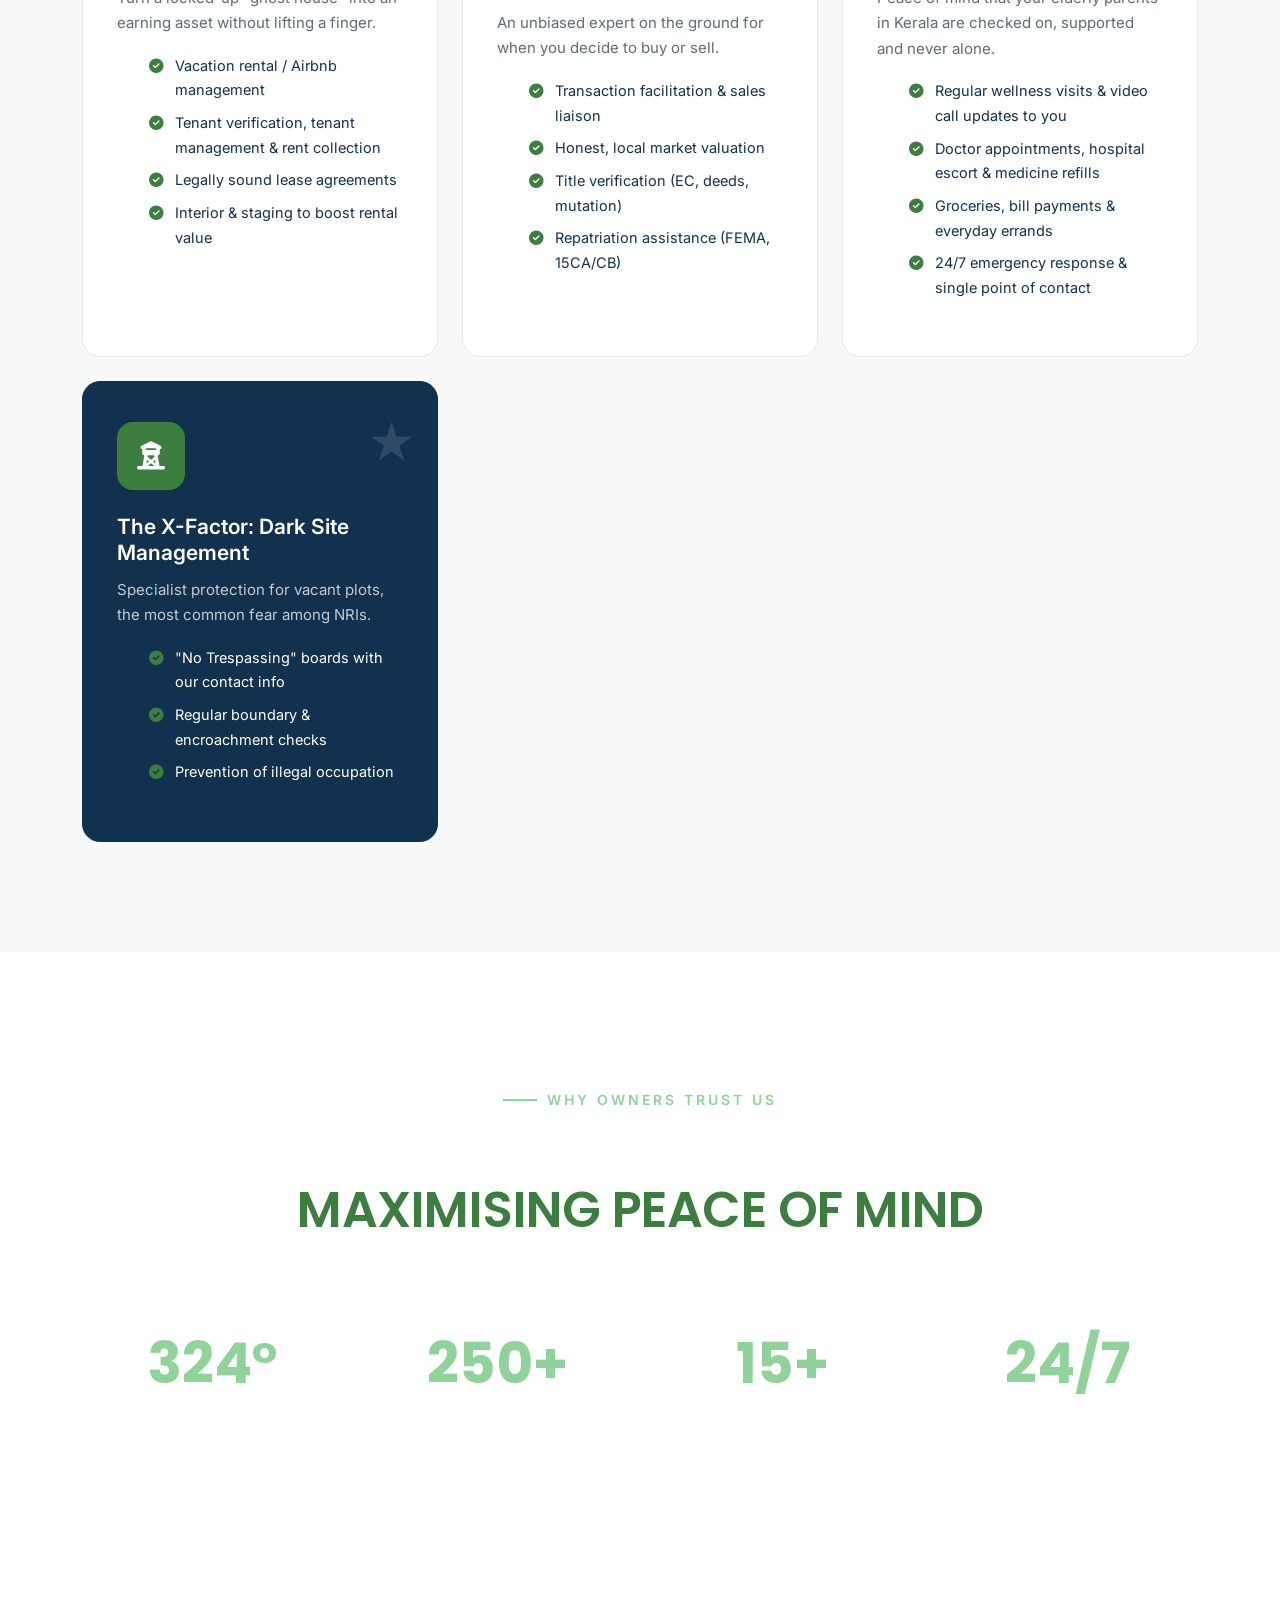
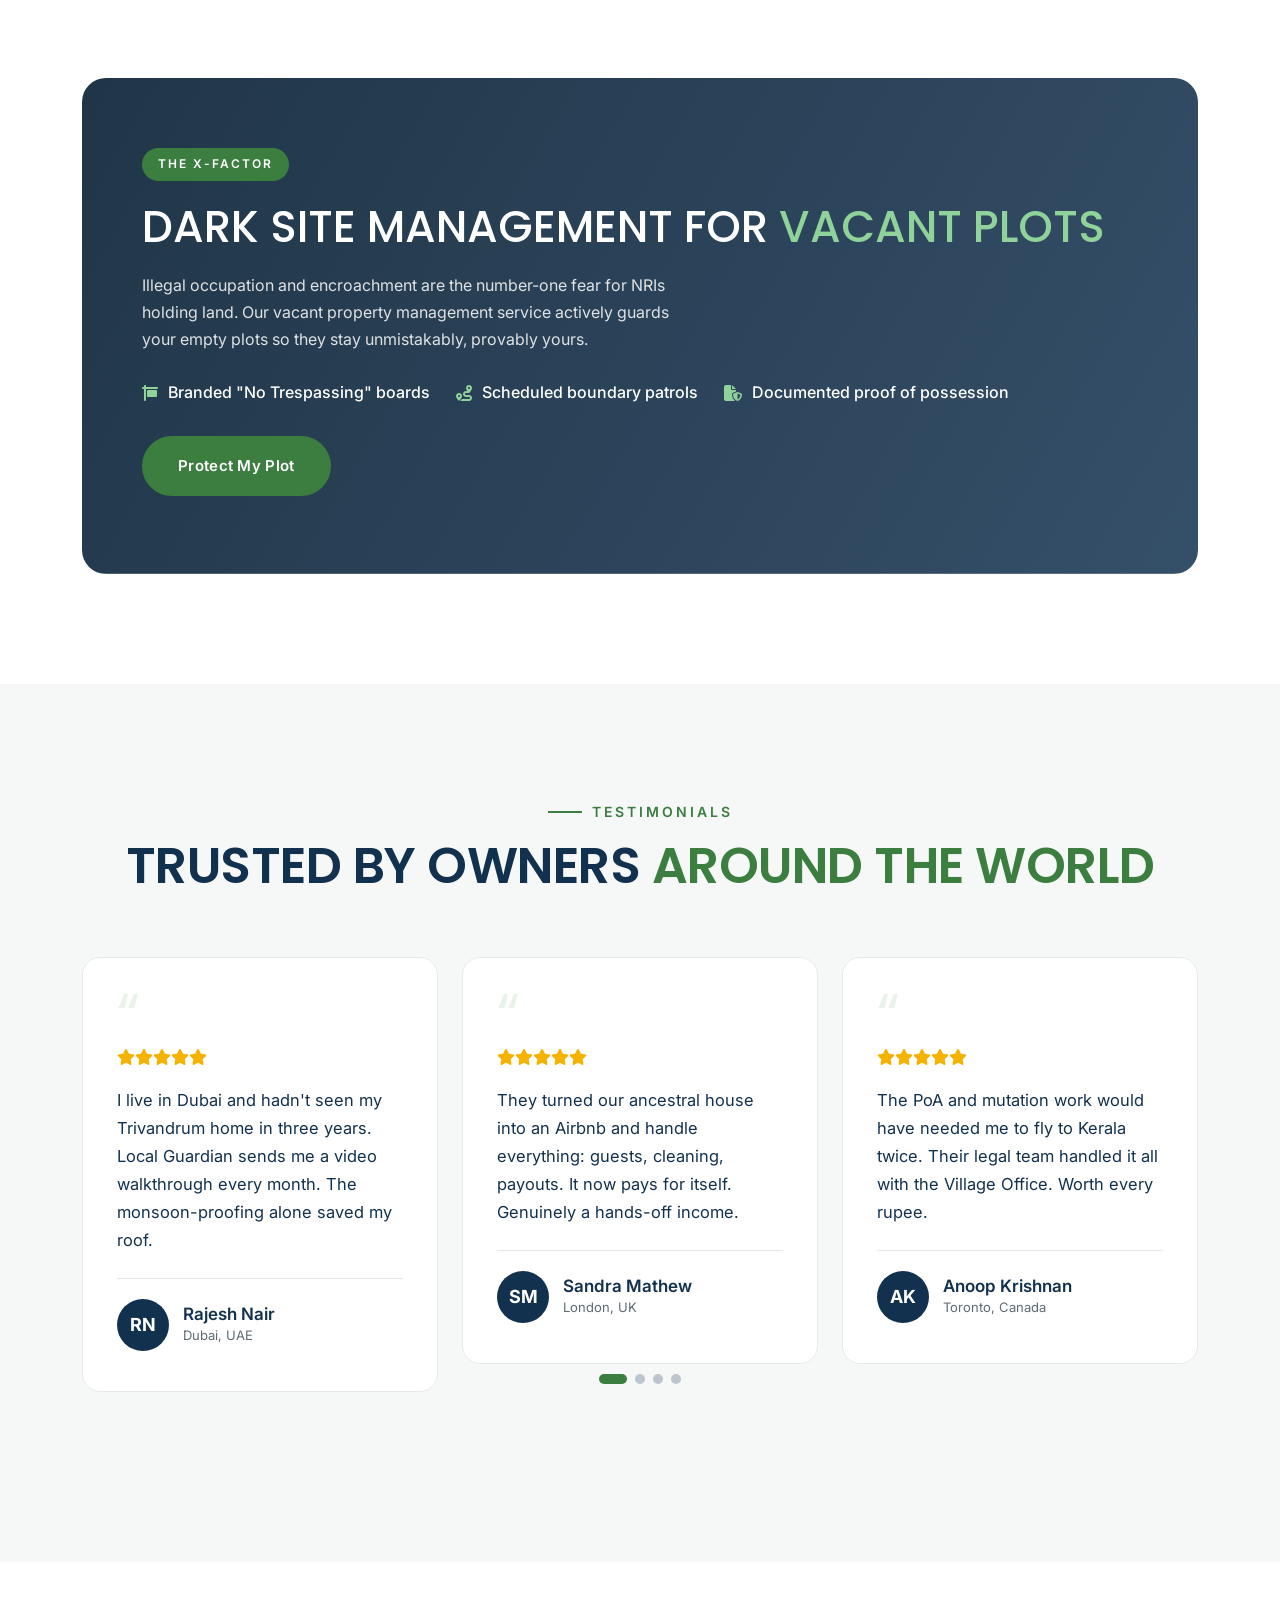
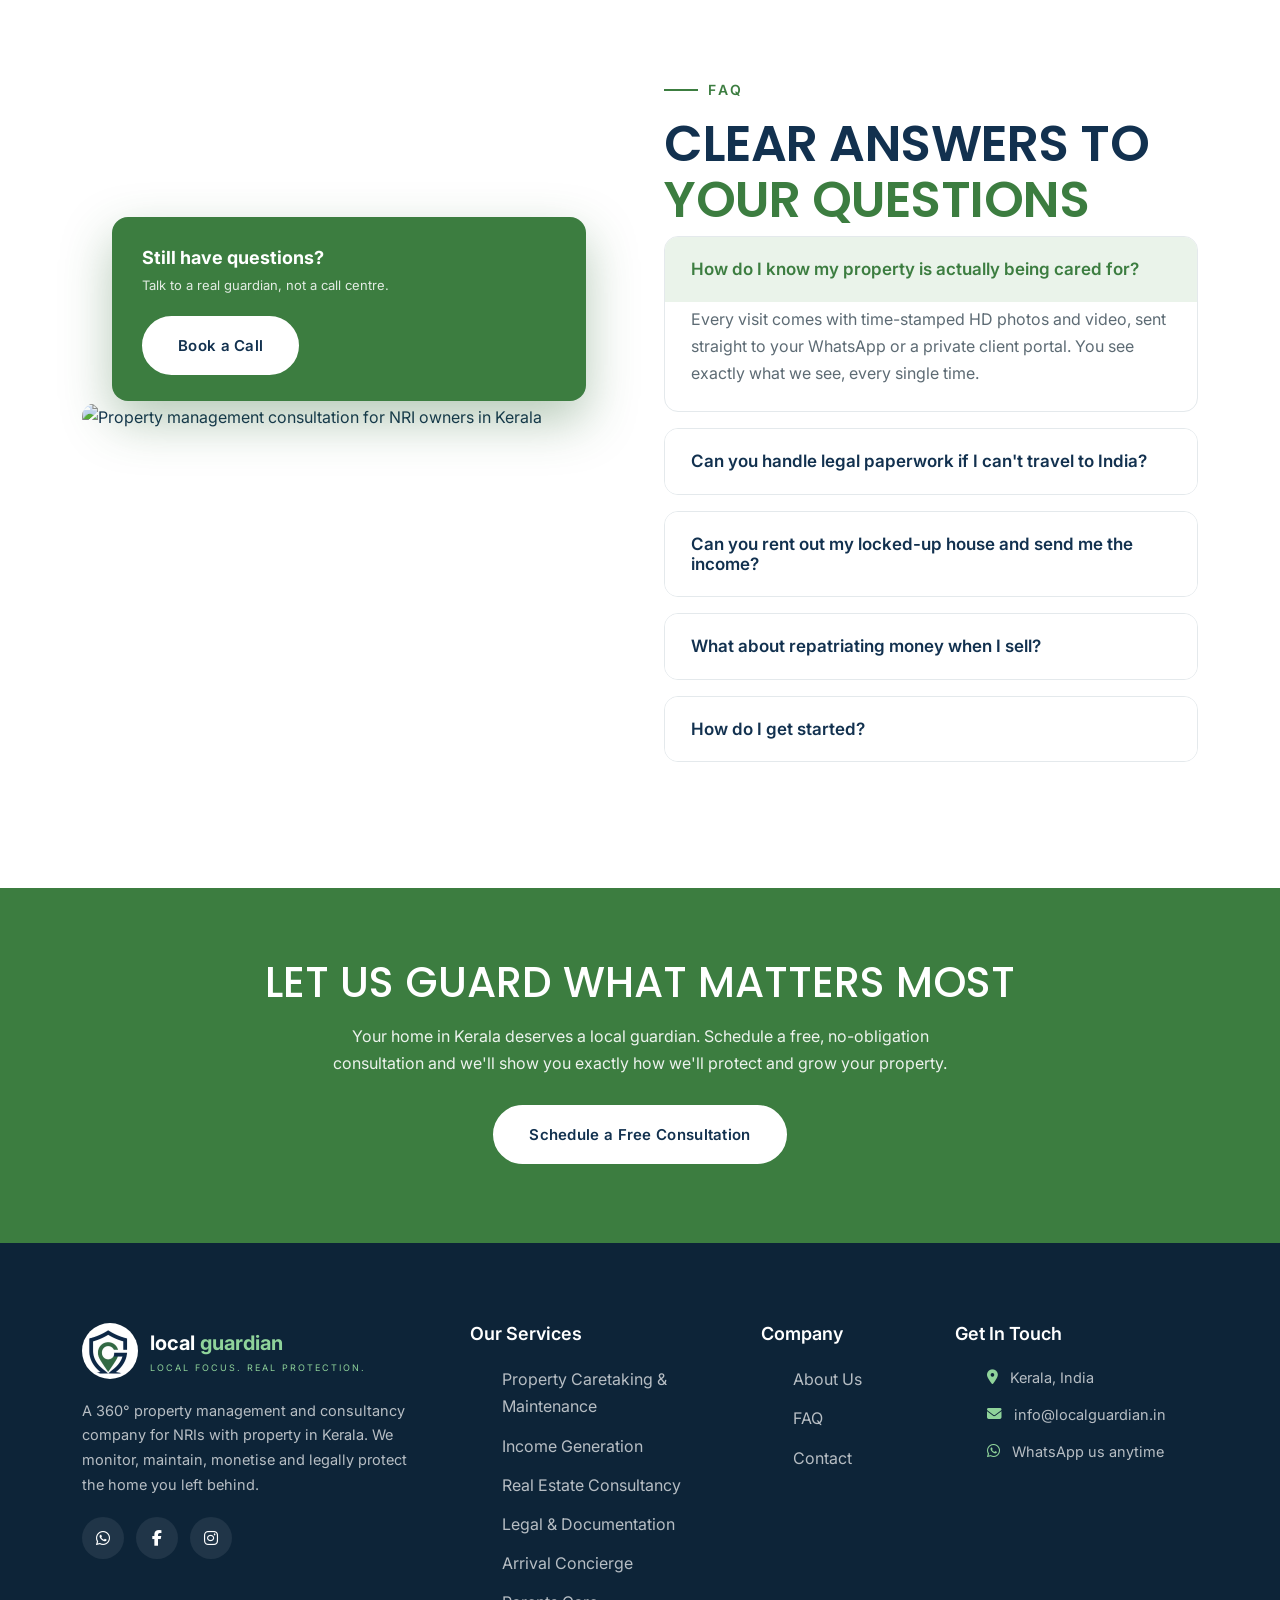
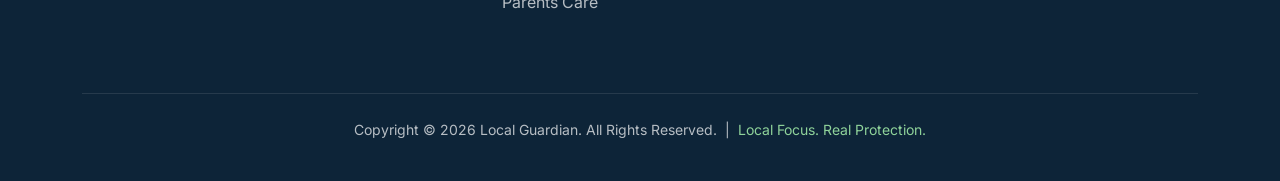
==== commit a2ecb287: "fix: dashed and other AI generated content" ====
--- a/index.html
+++ b/index.html
@@ -4,12 +4,12 @@
     <meta charset="utf-8">
     <meta http-equiv="X-UA-Compatible" content="IE=edge">
     <meta name="viewport" content="width=device-width, initial-scale=1.0, maximum-scale=1">
-    <meta name="description" content="Local Guardian is a property management company in Kerala offering NRI property management services — property caretaking, home watch & inspection, maintenance, tenant verification, rent collection, property tax assistance, airport pickup & drop and elderly parents care.">
+    <meta name="description" content="Local Guardian is a property management company in Kerala offering NRI property management services: property caretaking, home watch & inspection, maintenance, tenant verification, rent collection, property tax assistance, airport pickup & drop and elderly parents care.">
     <meta name="keywords" content="NRI Property Management, NRI Property Management Services, Property Management Services, Property Management Firm, Property Management Companies in Kerala, Property Management Kerala, Remote Property Management, Caretaking Properties, Property Caretaking Services, Property Caretaker, Care Taker of House, Property Monitoring, Home Inspection Services, Property Inspection Services, Home Watch Services, Cleaning & Maintenance, Property Maintenance Services, House Maintenance Services, Property Repair Services, Vacant Property Management, NRI Property Maintenance, Tenant Management, Tenant Verification, Rent Collection Services, Rental Income Support, Property Tax Assistance, Airport Transfer Service, Airport Pick Up Service, Airport Pickup and Drop, Airport Pickup and Drop Service, Parents Care, Elderly Parents Care, Elder Care for NRI Parents, Senior Citizen Care Kerala">
     <meta name="author" content="Local Guardian">
-    <title>NRI Property Management in Kerala | Property Caretaking &amp; Home Watch Services — Local Guardian</title>
+    <title>NRI Property Management in Kerala | Property Caretaking &amp; Home Watch Services | Local Guardian</title>
     <link rel="canonical" href="https://localguardiankerala.in/">
-    <meta property="og:title" content="NRI Property Management in Kerala — Local Guardian">
+    <meta property="og:title" content="NRI Property Management in Kerala | Local Guardian">
     <meta property="og:description" content="360° property management company in Kerala for NRIs: caretaking, home watch, maintenance, tenant management, rent collection and airport pickup & drop.">
     <meta property="og:type" content="website">
     <meta property="og:url" content="https://localguardiankerala.in/">
@@ -60,7 +60,7 @@
                 { "@type": "Offer", "itemOffered": { "@type": "Service", "name": "Vacant Property Management", "description": "Dark-site management, boundary patrols and encroachment protection for vacant plots." } },
                 { "@type": "Offer", "itemOffered": { "@type": "Service", "name": "Property Tax Assistance", "description": "Land and building tax payments, TDS and income-tax filing for rental income." } },
                 { "@type": "Offer", "itemOffered": { "@type": "Service", "name": "Airport Pickup and Drop Service", "description": "Airport transfer, car and driver, and arrival-to-departure concierge for visiting owners." } },
-                { "@type": "Offer", "itemOffered": { "@type": "Service", "name": "Parents Care", "description": "Elderly parent care for NRI families in Kerala — wellness visits, doctor and hospital escort, errands, bill payments and 24/7 emergency support." } }
+                { "@type": "Offer", "itemOffered": { "@type": "Service", "name": "Parents Care", "description": "Elderly parent care for NRI families in Kerala: wellness visits, doctor and hospital escort, errands, bill payments and 24/7 emergency support." } }
             ]
         }
     }
@@ -137,7 +137,7 @@
                     <div class="hero-badge"><span class="dot"></span> Local Focus. Real Protection.</div>
                     <h1 class="text-anime-style-2">We Guard the Home You <span>Left Behind</span> in Kerala</h1>
                     <p class="lead-text wow fadeInUp" data-wow-delay="0.2s">
-                        For NRIs, your property back home shouldn't be a worry — it should be an asset. Backed by 30+ years of
+                        For NRIs, your property back home shouldn't be a worry. It should be an asset. Backed by 30+ years of
                         the ABS Group's legacy, Local Guardian is your boots-on-the-ground partner: a 360° NRI property
                         management ecosystem in Kerala that monitors, maintains, monetises and legally protects your property,
                         serving clients worldwide so you never have to fly down to fix a problem.
@@ -179,7 +179,7 @@
                 <div class="col-lg-6">
                     <div class="about-us-images">
                         <div class="about-img-main">
-                            <figure><img src="images/local_guardian.png" alt="NRI property management in Kerala — home cared for by Local Guardian property caretakers"></figure>
+                            <figure><img src="images/local_guardian.png" alt="NRI property management in Kerala, home cared for by Local Guardian property caretakers"></figure>
                         </div>
                         <div class="about-shield">
                             <i class="fa-solid fa-shield-halved"></i>
@@ -193,12 +193,12 @@
                 <div class="col-lg-6">
                     <div class="section-title">
                         <h3 class="wow fadeInUp">Who We Are</h3>
-                        <h2 class="text-anime-style-2">Not Just a Service Provider — Your <span>Local Guardian</span></h2>
+                        <h2 class="text-anime-style-2">Not Just a Service Provider: Your <span>Local Guardian</span></h2>
                         <p class="wow fadeInUp" data-wow-delay="0.2s">
                             Local Guardian is a subsidiary of the <b>ABS Group</b>, a trusted business house with a
                             <b>30-year legacy</b>. Kerala's climate is harsh and its property laws are complex. When you live
                             abroad, a locked-up "ghost house" quietly deteriorates and vacant plots invite encroachment.
-                            We stand in for you — caring for your property as if it were our own, and keeping you informed
+                            We stand in for you, caring for your property as if it were our own, and keeping you informed
                             every step of the way.
                         </p>
                     </div>
@@ -208,7 +208,7 @@
                     </div>
                     <div class="about-detail-item wow fadeInUp" data-wow-delay="0.5s">
                         <div class="icon-box"><i class="fa-solid fa-handshake-angle"></i></div>
-                        <div><h3>One Trusted Point of Contact</h3><p>From maintenance to legal paperwork to airport pickups — one team handles it all, transparently.</p></div>
+                        <div><h3>One Trusted Point of Contact</h3><p>From maintenance to legal paperwork to airport pickups: one team handles it all, transparently.</p></div>
                     </div>
                     <div class="about-content-footer wow fadeInUp" data-wow-delay="0.65s">
                         <a href="about.html" class="btn-default">More About Us</a>
@@ -230,7 +230,7 @@
                     <div class="section-title text-center-title">
                         <h3 class="wow fadeInUp" style="justify-content:center;">What We Do</h3>
                         <h2 class="text-anime-style-2">A Complete Ecosystem For <span>Your Property</span></h2>
-                        <p class="wow fadeInUp" data-wow-delay="0.2s">Six pillars of property management services in Kerala — from caretaking, home watch and maintenance to rentals, legal support, concierge and elderly parent care — covering every physical, financial and legal need of your property and family.</p>
+                        <p class="wow fadeInUp" data-wow-delay="0.2s">Six pillars of property management services in Kerala (from caretaking, home watch and maintenance to rentals, legal support, concierge and elderly parent care) covering every physical, financial and legal need of your property and family.</p>
                     </div>
                 </div>
             </div>
@@ -268,7 +268,7 @@
                         <span class="num">03</span>
                         <div class="icon-box"><i class="fa-solid fa-clipboard-check"></i></div>
                         <h3>Property Caretaking, Home Watch &amp; Maintenance</h3>
-                        <p>A dedicated caretaker for your house — because in Kerala's monsoon, physical care is the top priority.</p>
+                        <p>A dedicated caretaker for your house, because in Kerala's monsoon, physical care is the top priority.</p>
                         <ul>
                             <li><i class="fa-solid fa-circle-check"></i> Monthly home &amp; property inspection with HD photo &amp; video</li>
                             <li><i class="fa-solid fa-circle-check"></i> Cleaning, repairs, monsoon-proofing &amp; roof waterproofing</li>
@@ -324,7 +324,7 @@
                         <span class="num" style="color:rgba(255,255,255,.12);">★</span>
                         <div class="icon-box" style="background:var(--green);"><i class="fa-solid fa-tower-observation"></i></div>
                         <h3 style="color:#fff;">The X-Factor: Dark Site Management</h3>
-                        <p style="color:rgba(255,255,255,.75);">Specialist protection for vacant plots — the most common fear among NRIs.</p>
+                        <p style="color:rgba(255,255,255,.75);">Specialist protection for vacant plots, the most common fear among NRIs.</p>
                         <ul>
                             <li style="color:#fff;"><i class="fa-solid fa-circle-check"></i> "No Trespassing" boards with our contact info</li>
                             <li style="color:#fff;"><i class="fa-solid fa-circle-check"></i> Regular boundary &amp; encroachment checks</li>
@@ -356,7 +356,7 @@
         </div>
     </section>
 
-    <!-- Packages / Subscription Plans section — commented out per request
+    <!-- Packages / Subscription Plans section - commented out per request
     <section class="packages" id="packages">
         <div class="container">
             <div class="row section-row">
@@ -457,7 +457,7 @@
                                     <div class="testimonial-item">
                                         <div class="quote-mark">&ldquo;</div>
                                         <div class="stars"><i class="fa-solid fa-star"></i><i class="fa-solid fa-star"></i><i class="fa-solid fa-star"></i><i class="fa-solid fa-star"></i><i class="fa-solid fa-star"></i></div>
-                                        <div class="testimonial-content"><p>I live in Dubai and hadn't seen my Trivandrum home in three years. Local Guardian sends me a video walkthrough every month — the monsoon-proofing alone saved my roof.</p></div>
+                                        <div class="testimonial-content"><p>I live in Dubai and hadn't seen my Trivandrum home in three years. Local Guardian sends me a video walkthrough every month. The monsoon-proofing alone saved my roof.</p></div>
                                         <div class="author-info"><div class="avatar">RN</div><div class="author-content"><h3>Rajesh Nair</h3><p>Dubai, UAE</p></div></div>
                                     </div>
                                 </div>
@@ -465,7 +465,7 @@
                                     <div class="testimonial-item">
                                         <div class="quote-mark">&ldquo;</div>
                                         <div class="stars"><i class="fa-solid fa-star"></i><i class="fa-solid fa-star"></i><i class="fa-solid fa-star"></i><i class="fa-solid fa-star"></i><i class="fa-solid fa-star"></i></div>
-                                        <div class="testimonial-content"><p>They turned our ancestral house into an Airbnb and handle everything — guests, cleaning, payouts. It now pays for itself. Genuinely a hands-off income.</p></div>
+                                        <div class="testimonial-content"><p>They turned our ancestral house into an Airbnb and handle everything: guests, cleaning, payouts. It now pays for itself. Genuinely a hands-off income.</p></div>
                                         <div class="author-info"><div class="avatar">SM</div><div class="author-content"><h3>Sandra Mathew</h3><p>London, UK</p></div></div>
                                     </div>
                                 </div>
@@ -534,7 +534,7 @@
                                 <button class="accordion-button collapsed" type="button" data-bs-toggle="collapse" data-bs-target="#c3" aria-expanded="false">Can you rent out my locked-up house and send me the income?</button>
                             </h2>
                             <div id="c3" class="accordion-collapse collapse" data-bs-parent="#accordion">
-                                <div class="accordion-body">Absolutely. We handle listing, guest vetting, check-ins and professional cleaning for short stays, or source verified long-term tenants with legally sound leases — and manage rent collection and reporting for you.</div>
+                                <div class="accordion-body">Absolutely. We handle listing, guest vetting, check-ins and professional cleaning for short stays, or source verified long-term tenants with legally sound leases, and manage rent collection and reporting for you.</div>
                             </div>
                         </div>
                         <div class="accordion-item wow fadeInUp" data-wow-delay="0.45s">
